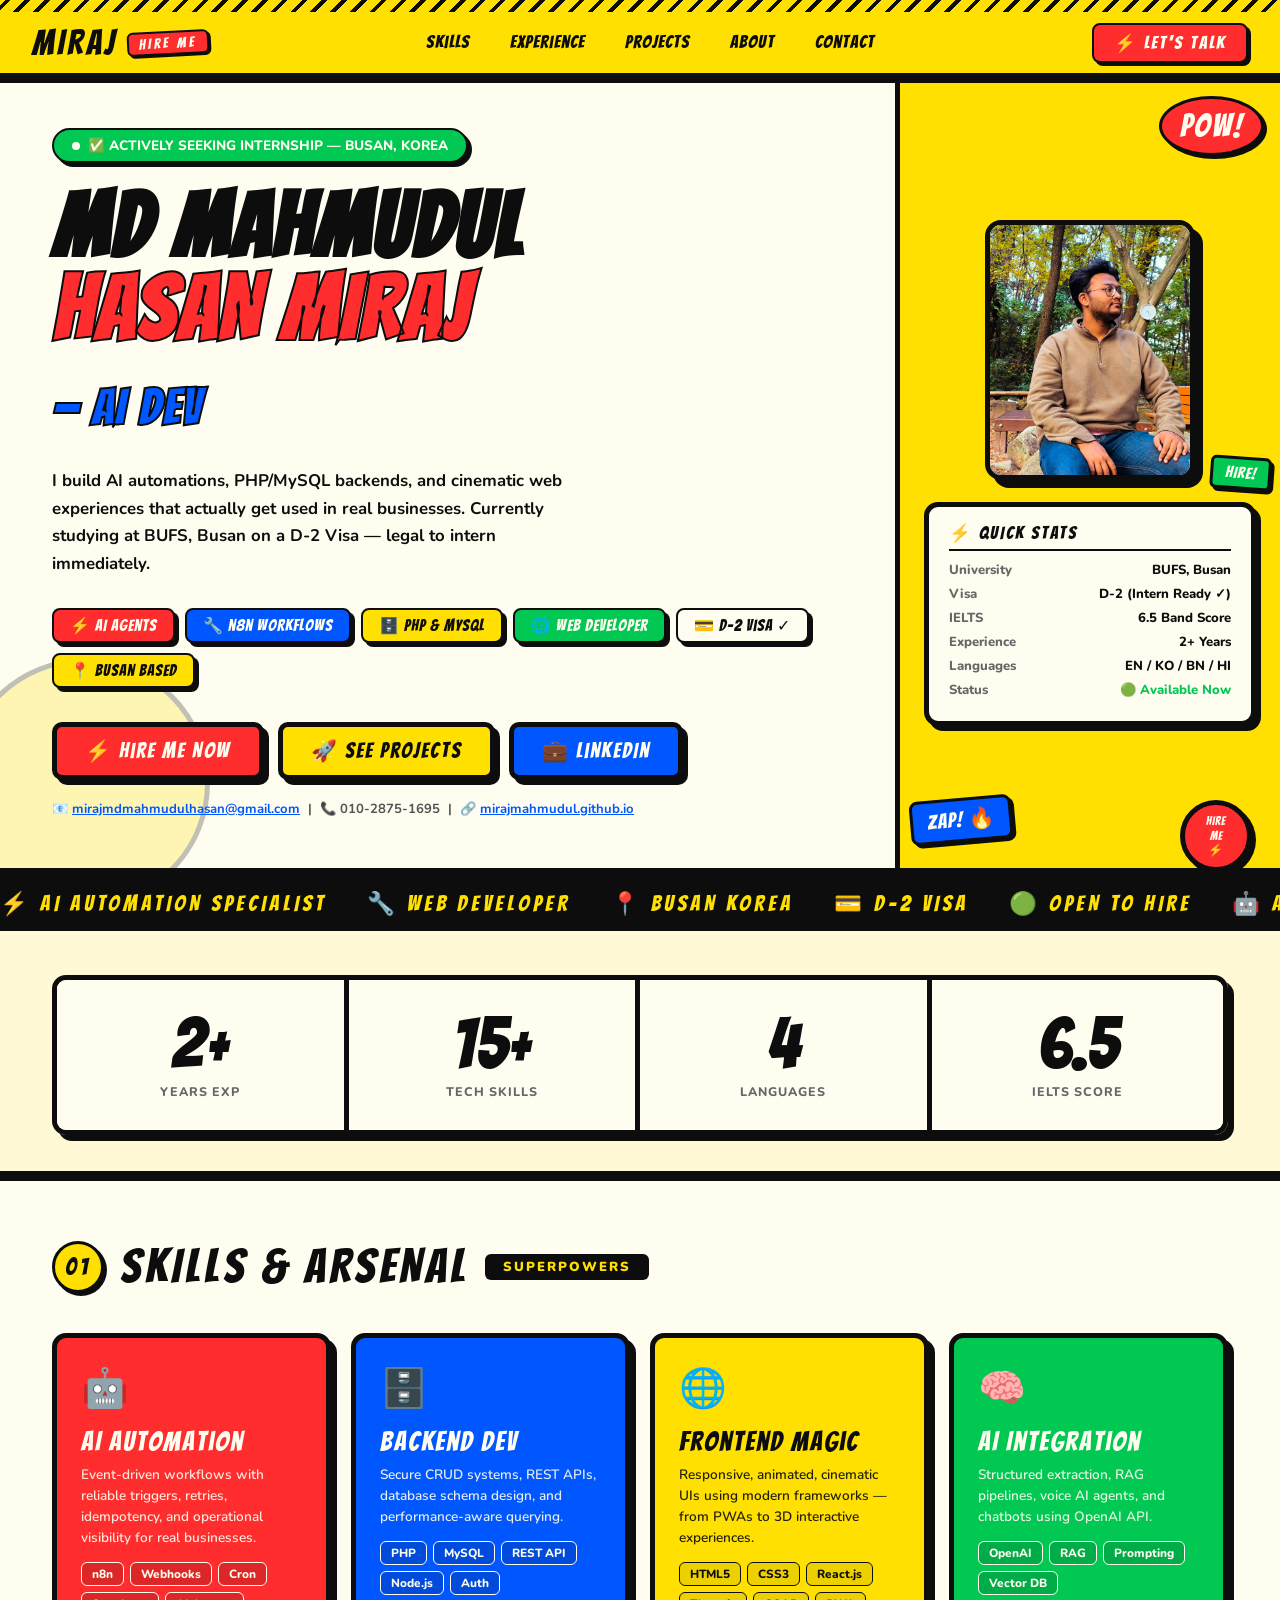
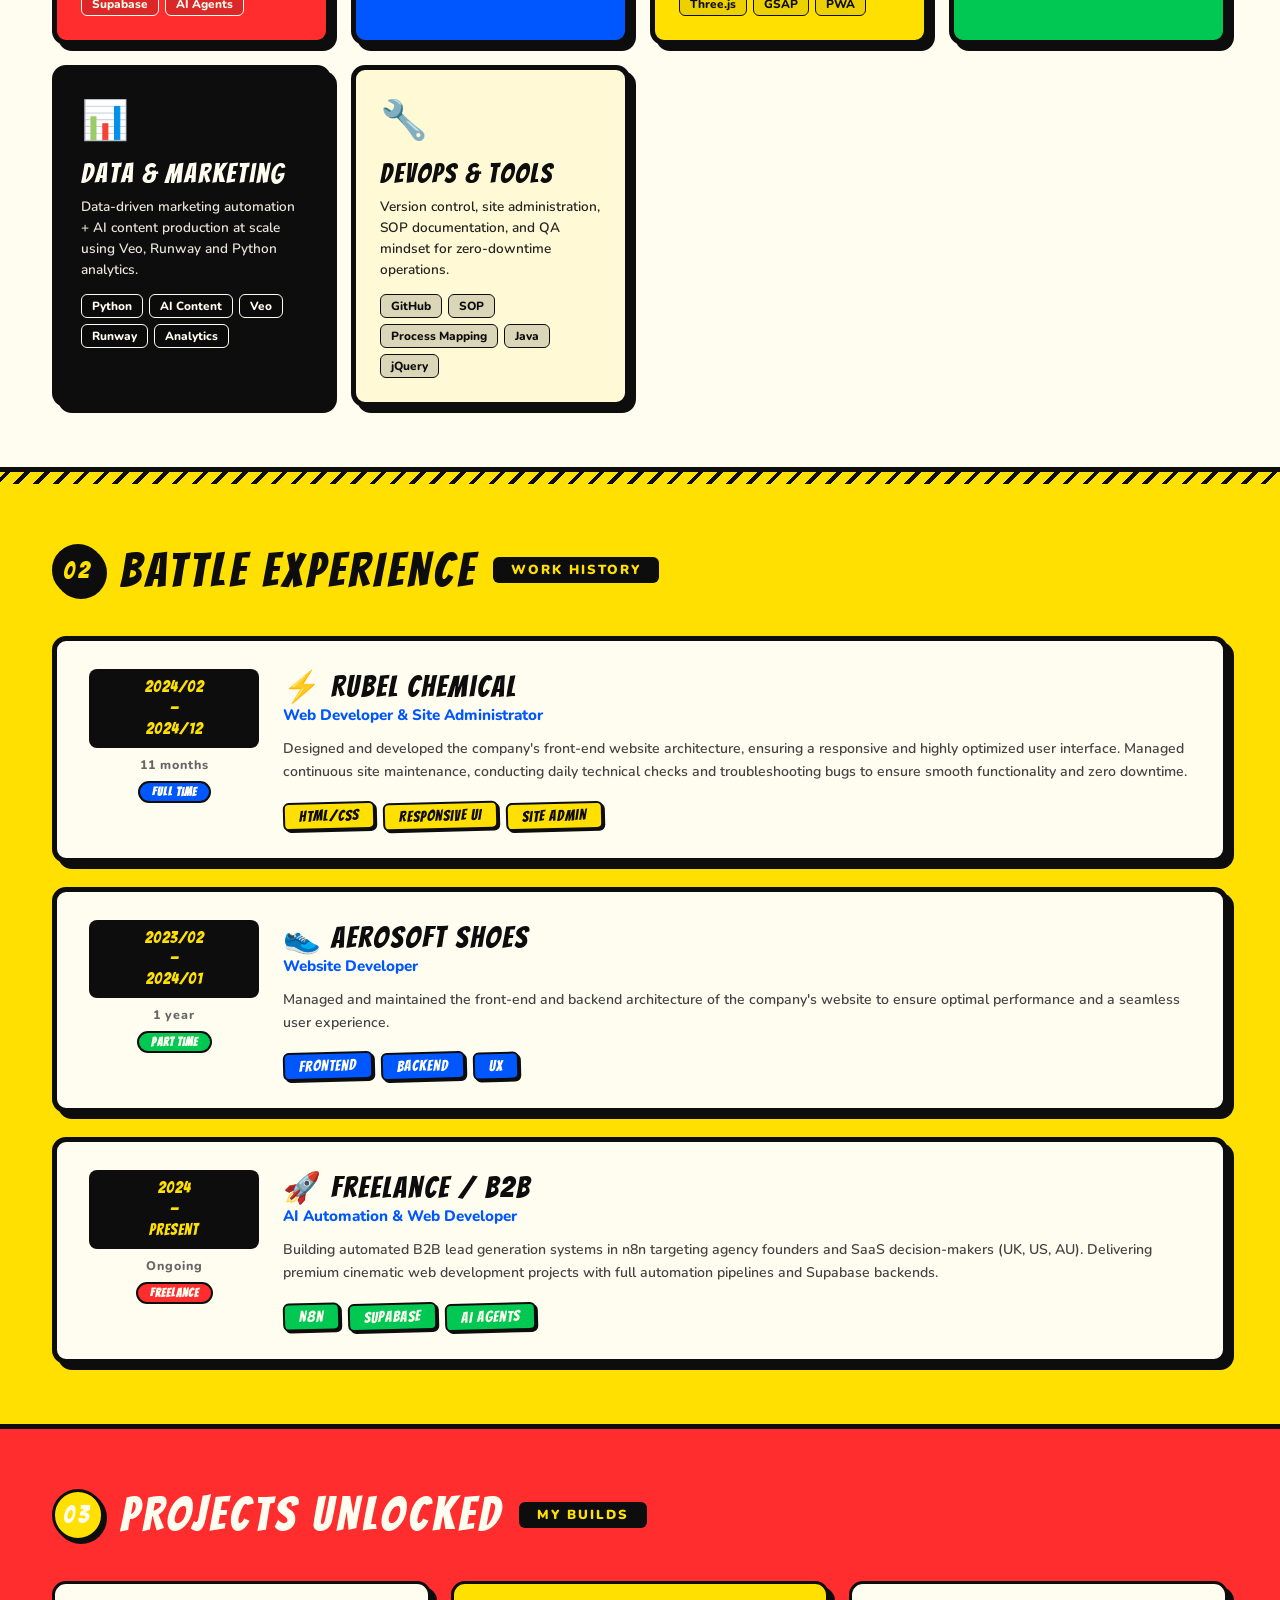
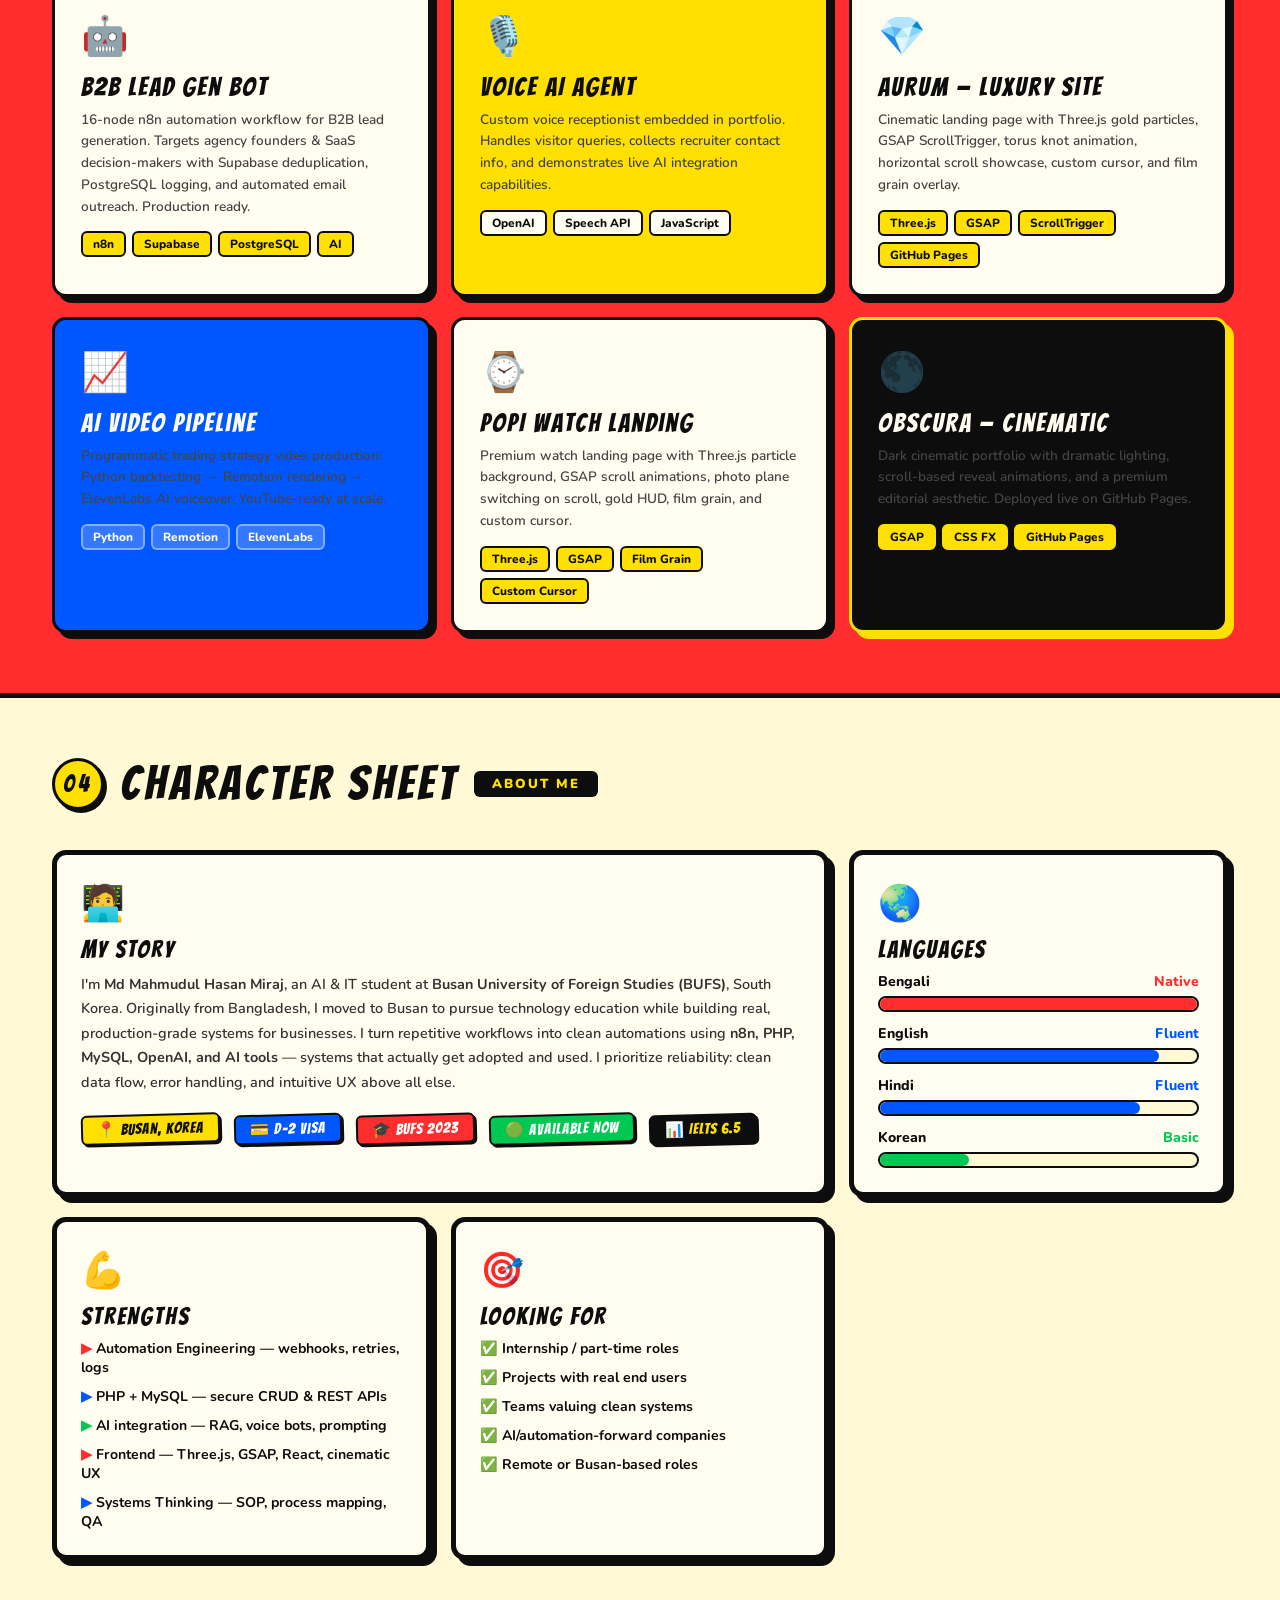
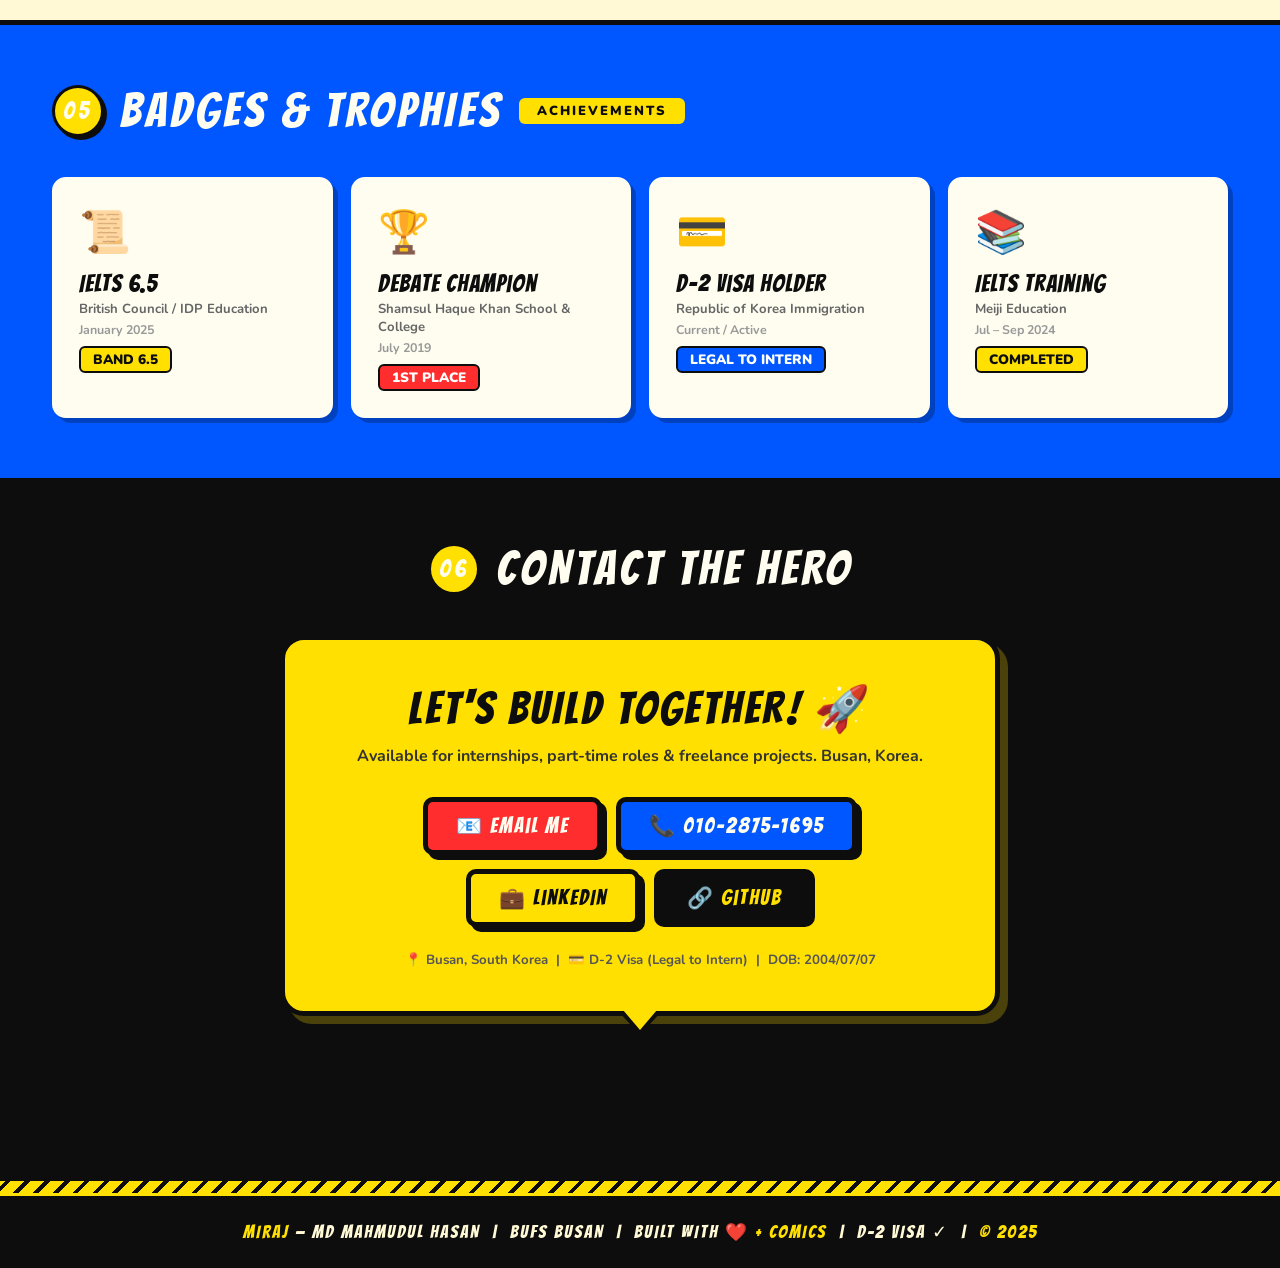
==== index.html @ b01951c0 "Add files via upload" ====
<!DOCTYPE html>
<html lang="en">
<head>
  <meta charset="UTF-8" />
  <meta name="viewport" content="width=device-width, initial-scale=1" />
  <meta property="og:title" content="MIRAJ — AI Dev & Automation Hero" />
  <meta property="og:description" content="AI Automation | PHP & MySQL | Workflow Builder | Busan, Korea" />
  <title>MIRAJ • Md Mahmudul Hasan — Portfolio</title>
  <link rel="preconnect" href="https://fonts.googleapis.com" />
  <link rel="preconnect" href="https://fonts.gstatic.com" crossorigin />
  <link href="https://fonts.googleapis.com/css2?family=Bangers&family=Nunito:wght@400;600;700;800;900&display=swap" rel="stylesheet" />

  <style>
    :root {
      --yellow: #FFE000;
      --red: #FF2D2D;
      --blue: #0057FF;
      --ink: #0D0D0D;
      --white: #FFFDF0;
      --cream: #FFF9D6;
      --green: #00C853;
      --border: 3px solid var(--ink);
      --border-thick: 5px solid var(--ink);
      --shadow: 4px 4px 0px var(--ink);
      --shadow-big: 6px 6px 0px var(--ink);
      --radius: 12px;
    }
    *, *::before, *::after { box-sizing: border-box; margin: 0; padding: 0; }
    html { scroll-behavior: smooth; }
    body { font-family: 'Nunito', sans-serif; background: var(--cream); color: var(--ink); overflow-x: hidden; }

    body::before {
      content: '';
      position: fixed; inset: 0;
      background-image: radial-gradient(circle, rgba(0,0,0,0.07) 1px, transparent 1px);
      background-size: 20px 20px;
      pointer-events: none; z-index: 0;
    }

    .stripe-bar {
      background: repeating-linear-gradient(-45deg, var(--yellow), var(--yellow) 10px, var(--ink) 10px, var(--ink) 14px);
      height: 12px; width: 100%;
    }

    /* NAV */
    nav {
      position: sticky; top: 0; z-index: 100;
      background: var(--yellow); border-bottom: var(--border-thick);
      display: flex; align-items: center; justify-content: space-between;
      padding: 0 32px; height: 66px;
      box-shadow: 0 5px 0 var(--ink);
    }
    .nav-logo {
      font-family: 'Bangers', cursive; font-size: 2.2rem; letter-spacing: 3px;
      color: var(--ink); text-decoration: none; display: flex; align-items: center; gap: 10px;
    }
    .nav-logo .badge {
      background: var(--red); color: var(--white); border: 2px solid var(--ink);
      border-radius: 6px; padding: 2px 10px; font-size: 0.9rem; transform: rotate(-3deg);
      box-shadow: 2px 2px 0 var(--ink);
    }
    .nav-links { display: flex; gap: 4px; list-style: none; }
    .nav-links a {
      font-family: 'Bangers', cursive; font-size: 1.15rem; letter-spacing: 1px;
      text-decoration: none; color: var(--ink); padding: 7px 16px;
      border: 2px solid transparent; border-radius: 8px; transition: all 0.15s;
    }
    .nav-links a:hover { background: var(--ink); color: var(--yellow); transform: translateY(-2px); }
    .nav-hire {
      font-family: 'Bangers', cursive; font-size: 1.1rem; letter-spacing: 2px;
      background: var(--red); color: var(--white); border: 2px solid var(--ink);
      box-shadow: 3px 3px 0 var(--ink); padding: 8px 20px; border-radius: 8px;
      text-decoration: none; transition: all 0.15s; cursor: pointer;
    }
    .nav-hire:hover { transform: translate(-2px,-2px); box-shadow: 5px 5px 0 var(--ink); }

    /* HERO */
    .hero {
      position: relative; z-index: 1;
      display: grid; grid-template-columns: 1fr 380px; min-height: 88vh;
      border-bottom: var(--border-thick);
    }
    .hero-left {
      background: var(--white); border-right: var(--border-thick);
      padding: 50px 52px; display: flex; flex-direction: column;
      justify-content: center; position: relative; overflow: hidden;
    }
    .hero-left::after {
      content: ''; position: absolute; bottom: -40px; left: -40px;
      width: 250px; height: 250px; background: var(--yellow);
      border-radius: 50%; border: var(--border-thick); opacity: 0.25; z-index: 0;
    }
    .hero-left > * { position: relative; z-index: 1; }

    .status-pill {
      display: inline-flex; align-items: center; gap: 8px;
      background: var(--green); color: var(--white);
      border: 2px solid var(--ink); border-radius: 30px;
      padding: 6px 18px; font-size: 0.85rem; font-weight: 800;
      box-shadow: var(--shadow); margin-bottom: 22px; width: fit-content;
      animation: pulse-pill 2s ease-in-out infinite;
    }
    @keyframes pulse-pill { 0%,100%{transform:scale(1)} 50%{transform:scale(1.04)} }
    .status-pill .dot {
      width: 8px; height: 8px; background: var(--white);
      border-radius: 50%; animation: blink 1s step-end infinite;
    }
    @keyframes blink { 0%,100%{opacity:1} 50%{opacity:0} }

    .hero-title {
      font-family: 'Bangers', cursive;
      font-size: clamp(3.5rem, 7vw, 6.5rem);
      line-height: 0.93; letter-spacing: 2px; color: var(--ink); margin-bottom: 10px;
    }
    .hero-title .red-stroke { color: var(--red); -webkit-text-stroke: 2px var(--ink); display: block; }
    .hero-title .blue-stroke { color: var(--blue); -webkit-text-stroke: 2px var(--ink); }

    .hero-sub {
      font-size: 1.05rem; font-weight: 700; margin: 22px 0 30px;
      line-height: 1.65; max-width: 530px;
    }

    .chips { display: flex; flex-wrap: wrap; gap: 10px; margin-bottom: 34px; }
    .chip {
      font-family: 'Bangers', cursive; font-size: 1rem; letter-spacing: 1px;
      padding: 6px 16px; border: 2px solid var(--ink); border-radius: 8px;
      box-shadow: var(--shadow); transition: transform 0.15s, box-shadow 0.15s;
    }
    .chip:hover { transform: translate(-2px,-2px); box-shadow: var(--shadow-big); }
    .chip-r { background: var(--red); color: var(--white); }
    .chip-b { background: var(--blue); color: var(--white); }
    .chip-y { background: var(--yellow); }
    .chip-g { background: var(--green); color: var(--white); }
    .chip-w { background: var(--white); }

    .cta-row { display: flex; gap: 14px; flex-wrap: wrap; }

    .btn {
      font-family: 'Bangers', cursive; font-size: 1.3rem; letter-spacing: 2px;
      padding: 12px 28px; border: var(--border-thick); border-radius: 10px;
      text-decoration: none; cursor: pointer; transition: all 0.15s;
      display: inline-flex; align-items: center; gap: 8px;
    }
    .btn-red { background: var(--red); color: var(--white); box-shadow: 5px 5px 0 var(--ink); }
    .btn-red:hover { transform: translate(-3px,-3px); box-shadow: 8px 8px 0 var(--ink); }
    .btn-yellow { background: var(--yellow); color: var(--ink); box-shadow: 5px 5px 0 var(--ink); }
    .btn-yellow:hover { transform: translate(-3px,-3px); box-shadow: 8px 8px 0 var(--ink); }
    .btn-blue { background: var(--blue); color: var(--white); box-shadow: 5px 5px 0 var(--ink); }
    .btn-blue:hover { transform: translate(-3px,-3px); box-shadow: 8px 8px 0 var(--ink); }
    .btn-ink { background: var(--ink); color: var(--yellow); box-shadow: 5px 5px 0 var(--yellow); }
    .btn-ink:hover { transform: translate(-3px,-3px); box-shadow: 8px 8px 0 var(--yellow); }

    .hero-contact {
      margin-top: 20px; font-size: 0.82rem; font-weight: 700; color: #555;
    }
    .hero-contact a { color: var(--blue); }

    /* HERO RIGHT */
    .hero-right {
      background: var(--yellow); display: flex; flex-direction: column;
      align-items: center; justify-content: center;
      padding: 32px 24px; gap: 22px; position: relative;
    }
    .pow {
      font-family: 'Bangers', cursive; position: absolute; z-index: 2;
      border: 3px solid var(--ink); box-shadow: 3px 3px 0 var(--ink);
    }
    .pow-1 {
      top: 18px; right: 16px; background: var(--red); color: var(--white);
      padding: 10px 18px; border-radius: 50%; font-size: 2rem; letter-spacing: 2px;
      animation: wobble 2.5s ease-in-out infinite;
    }
    .pow-2 {
      bottom: 26px; left: 10px; background: var(--blue); color: var(--white);
      padding: 7px 14px; border-radius: 8px; font-size: 1.3rem; letter-spacing: 1px;
      transform: rotate(-5deg); animation: wobble2 3s ease-in-out infinite;
    }
    .pow-3 {
      top: 50%; right: 10px; background: var(--green); color: var(--white);
      padding: 5px 12px; border-radius: 6px; font-size: 1rem; letter-spacing: 1px;
      transform: rotate(4deg) translateY(-50%); animation: wobble 3.5s ease-in-out infinite;
    }
    @keyframes wobble { 0%,100%{transform:rotate(-3deg) scale(1)} 50%{transform:rotate(3deg) scale(1.06)} }
    @keyframes wobble2 { 0%,100%{transform:rotate(-6deg) scale(1)} 50%{transform:rotate(2deg) scale(1.05)} }

    .profile-frame {
      width: 210px; height: 260px; border: var(--border-thick); border-radius: 16px;
      overflow: hidden; box-shadow: 8px 8px 0 var(--ink); background: var(--white); flex-shrink: 0;
    }
    .profile-frame img { width: 100%; height: 100%; object-fit: cover; object-position: top center; }
    .profile-fallback {
      width: 100%; height: 100%; background: var(--blue);
      display: flex; align-items: center; justify-content: center;
      font-family: 'Bangers', cursive; font-size: 5rem; color: var(--white); letter-spacing: 4px;
    }

    .stat-card {
      background: var(--white); border: var(--border-thick); border-radius: 14px;
      padding: 16px 20px; box-shadow: 5px 5px 0 var(--ink); width: 100%;
    }
    .stat-card-title {
      font-family: 'Bangers', cursive; font-size: 1.1rem; letter-spacing: 2px;
      margin-bottom: 10px; border-bottom: 2px solid var(--ink); padding-bottom: 6px;
    }
    .stat-row {
      display: flex; justify-content: space-between; align-items: center;
      font-size: 0.82rem; font-weight: 800; margin-bottom: 6px;
    }
    .stat-row .label { color: #666; }
    .stat-row .val { color: var(--ink); }

    /* TICKER */
    .ticker-wrap {
      background: var(--ink); height: 58px; overflow: hidden;
      display: flex; align-items: center; border-top: 3px solid var(--ink);
    }
    .ticker-inner {
      white-space: nowrap; display: inline-block;
      animation: ticker 20s linear infinite;
      font-family: 'Bangers', cursive; font-size: 1.4rem;
      letter-spacing: 4px; color: var(--yellow);
    }
    @keyframes ticker { from{transform:translateX(0)} to{transform:translateX(-50%)} }

    /* SECTIONS */
    .section { position: relative; z-index: 1; padding: 60px 52px; }
    .section-title {
      font-family: 'Bangers', cursive; font-size: 3rem; letter-spacing: 4px;
      margin-bottom: 40px; display: flex; align-items: center; gap: 16px;
    }
    .num-badge {
      background: var(--yellow); border: 3px solid var(--ink); border-radius: 50%;
      width: 52px; height: 52px; display: flex; align-items: center; justify-content: center;
      font-size: 1.5rem; box-shadow: 3px 3px 0 var(--ink); flex-shrink: 0;
    }
    .sec-label {
      background: var(--ink); color: var(--yellow); padding: 4px 18px; border-radius: 6px;
      font-size: 0.82rem; letter-spacing: 2px; font-family: 'Nunito', sans-serif;
      font-weight: 900; text-transform: uppercase;
    }

    /* STATS ROW */
    .stats-row {
      display: grid; grid-template-columns: repeat(4, 1fr);
      border: var(--border-thick); border-radius: 14px; overflow: hidden;
      box-shadow: var(--shadow-big); margin-bottom: 0;
    }
    .stat-box {
      background: var(--white); border-right: var(--border-thick);
      padding: 28px 16px; text-align: center; transition: background 0.15s;
    }
    .stat-box:last-child { border-right: none; }
    .stat-box:hover { background: var(--yellow); }
    .big-num { font-family: 'Bangers', cursive; font-size: 4.5rem; line-height: 1; display: block; }
    .big-lbl { font-size: 0.78rem; font-weight: 800; color: #666; text-transform: uppercase; letter-spacing: 1px; }

    /* SKILLS */
    #skills { background: var(--white); border-top: var(--border-thick); border-bottom: var(--border-thick); }
    .skills-grid { display: grid; grid-template-columns: repeat(auto-fill, minmax(260px, 1fr)); gap: 20px; }
    .skill-card {
      background: var(--cream); border: var(--border-thick); border-radius: 14px;
      padding: 24px; box-shadow: var(--shadow-big); transition: transform 0.18s, box-shadow 0.18s;
    }
    .skill-card:hover { transform: translate(-4px,-4px); box-shadow: 10px 10px 0 var(--ink); }
    .sc-red { background: var(--red); color: var(--white); }
    .sc-blue { background: var(--blue); color: var(--white); }
    .sc-yellow { background: var(--yellow); }
    .sc-green { background: var(--green); color: var(--white); }
    .sc-ink { background: var(--ink); color: var(--white); }
    .skill-icon { font-size: 2.4rem; margin-bottom: 12px; display: block; }
    .skill-title { font-family: 'Bangers', cursive; font-size: 1.7rem; letter-spacing: 2px; margin-bottom: 8px; }
    .skill-desc { font-size: 0.85rem; font-weight: 600; line-height: 1.55; opacity: 0.9; margin-bottom: 14px; }
    .skill-tags { display: flex; flex-wrap: wrap; gap: 6px; }
    .skill-tag {
      background: rgba(0,0,0,0.14); color: inherit; border: 1.5px solid currentColor;
      border-radius: 6px; padding: 3px 10px; font-size: 0.74rem; font-weight: 800;
    }
    .sc-yellow .skill-tag { background: rgba(0,0,0,0.07); }

    /* EXPERIENCE */
    #experience { background: var(--yellow); border-bottom: var(--border-thick); }
    .exp-list { display: flex; flex-direction: column; gap: 24px; }
    .exp-card {
      background: var(--white); border: var(--border-thick); border-radius: 14px;
      padding: 28px 32px; box-shadow: var(--shadow-big);
      display: grid; grid-template-columns: 170px 1fr; gap: 24px; align-items: start;
      transition: transform 0.18s, box-shadow 0.18s;
    }
    .exp-card:hover { transform: translate(-3px,-3px); box-shadow: 9px 9px 0 var(--ink); }
    .exp-date { font-family: 'Bangers', cursive; font-size: 1rem; letter-spacing: 1px; text-align: center; }
    .exp-period {
      background: var(--ink); color: var(--yellow); padding: 8px 10px;
      border-radius: 8px; display: block; margin-bottom: 8px; line-height: 1.3;
    }
    .exp-dur { font-family: 'Nunito', sans-serif; font-size: 0.78rem; font-weight: 800; color: #666; }
    .exp-type {
      display: inline-block; padding: 3px 12px; border-radius: 20px;
      font-size: 0.74rem; font-weight: 800; border: 2px solid var(--ink); margin-top: 8px;
    }
    .t-full { background: var(--blue); color: var(--white); }
    .t-part { background: var(--green); color: var(--white); }
    .t-free { background: var(--red); color: var(--white); }
    .exp-company { font-family: 'Bangers', cursive; font-size: 1.9rem; letter-spacing: 2px; }
    .exp-role { font-size: 0.95rem; font-weight: 800; color: var(--blue); margin-bottom: 12px; }
    .exp-desc { font-size: 0.88rem; font-weight: 600; line-height: 1.65; color: #444; }
    .aw { /* action word */
      display: inline-block; font-family: 'Bangers', cursive; font-size: 0.95rem; letter-spacing: 1px;
      padding: 4px 14px; border: 2px solid var(--ink); border-radius: 6px;
      box-shadow: 2px 2px 0 var(--ink); margin: 4px 4px 0 0; transform: rotate(-1.5deg);
    }

    /* PROJECTS */
    #projects { background: var(--red); border-bottom: var(--border-thick); }
    #projects .section-title { color: var(--white); }
    #projects .num-badge { background: var(--yellow); }
    .projects-grid { display: grid; grid-template-columns: repeat(auto-fill, minmax(280px, 1fr)); gap: 20px; }
    .project-card {
      background: var(--white); border: 3px solid var(--ink); border-radius: 14px;
      padding: 26px; box-shadow: 6px 6px 0 var(--ink); transition: transform 0.18s, box-shadow 0.18s;
    }
    .project-card:hover { transform: translate(-4px,-4px); box-shadow: 10px 10px 0 var(--ink); }
    .project-icon { font-size: 2.4rem; margin-bottom: 10px; }
    .project-title { font-family: 'Bangers', cursive; font-size: 1.6rem; letter-spacing: 2px; margin-bottom: 8px; }
    .project-desc { font-size: 0.85rem; font-weight: 600; line-height: 1.6; color: #444; margin-bottom: 14px; }
    .project-tags { display: flex; flex-wrap: wrap; gap: 6px; }
    .project-tag {
      background: var(--yellow); border: 2px solid var(--ink);
      border-radius: 6px; padding: 3px 10px; font-size: 0.74rem; font-weight: 800;
    }

    /* ABOUT */
    #about { background: var(--cream); border-bottom: var(--border-thick); }
    .about-grid { display: grid; grid-template-columns: 1fr 1fr 1fr; gap: 20px; }
    .about-card {
      background: var(--white); border: var(--border-thick); border-radius: 14px;
      padding: 24px; box-shadow: var(--shadow-big); transition: transform 0.18s, box-shadow 0.18s;
    }
    .about-card:hover { transform: translate(-3px,-3px); box-shadow: 9px 9px 0 var(--ink); }
    .span2 { grid-column: span 2; }
    .about-icon { font-size: 2.2rem; margin-bottom: 10px; }
    .about-title { font-family: 'Bangers', cursive; font-size: 1.5rem; letter-spacing: 2px; margin-bottom: 10px; }
    .about-body { font-size: 0.9rem; font-weight: 600; line-height: 1.7; color: #333; }
    .lang-list { display: flex; flex-direction: column; gap: 12px; }
    .lang-name { display: flex; justify-content: space-between; font-size: 0.88rem; font-weight: 800; margin-bottom: 5px; }
    .lang-bar { height: 16px; background: var(--cream); border: 2px solid var(--ink); border-radius: 20px; overflow: hidden; }
    .lang-fill { height: 100%; border-radius: 20px; transition: width 1.4s ease; }
    .lf-n { background: var(--red); }
    .lf-f { background: var(--blue); }
    .lf-b { background: var(--green); }
    .str-list { list-style: none; display: flex; flex-direction: column; gap: 10px; }
    .str-list li { font-size: 0.88rem; font-weight: 700; }
    .str-list li span { font-weight: 900; }

    /* CERTS */
    #certs { background: var(--blue); border-bottom: var(--border-thick); }
    #certs .section-title { color: var(--white); }
    #certs .num-badge { background: var(--yellow); }
    .cert-grid { display: grid; grid-template-columns: repeat(auto-fill, minmax(240px, 1fr)); gap: 18px; }
    .cert-card {
      background: var(--white); border: 3px solid var(--white); border-radius: 14px;
      padding: 24px; box-shadow: 5px 5px 0 rgba(0,0,0,0.25); transition: transform 0.18s, box-shadow 0.18s;
    }
    .cert-card:hover { transform: translate(-3px,-3px); box-shadow: 8px 8px 0 rgba(0,0,0,0.25); }
    .cert-icon { font-size: 2.6rem; margin-bottom: 10px; }
    .cert-title { font-family: 'Bangers', cursive; font-size: 1.5rem; letter-spacing: 1px; margin-bottom: 4px; }
    .cert-org { font-size: 0.82rem; font-weight: 700; color: #666; margin-bottom: 3px; }
    .cert-date { font-size: 0.78rem; font-weight: 700; color: #999; }
    .cert-badge {
      display: inline-block; background: var(--yellow); border: 2px solid var(--ink);
      border-radius: 6px; padding: 2px 12px; font-size: 0.85rem; font-weight: 900; margin-top: 8px;
    }

    /* CONTACT */
    #contact { background: var(--ink); border-bottom: var(--border-thick); color: var(--white); }
    #contact .section-title { color: var(--white); justify-content: center; }
    #contact .num-badge { background: var(--yellow); }
    .contact-bubble {
      background: var(--yellow); color: var(--ink); border: var(--border-thick);
      border-radius: 24px; padding: 42px 52px; box-shadow: 8px 8px 0 rgba(255,224,0,0.25);
      max-width: 720px; margin: 0 auto 50px; position: relative; text-align: center;
    }
    .contact-h { font-family: 'Bangers', cursive; font-size: 2.8rem; letter-spacing: 3px; margin-bottom: 10px; }
    .contact-sub { font-size: 1rem; font-weight: 700; color: #333; margin-bottom: 30px; }
    .contact-links { display: flex; flex-wrap: wrap; justify-content: center; gap: 14px; }
    .contact-meta { margin-top: 24px; font-size: 0.83rem; font-weight: 700; color: #555; }
    .bubble-tail {
      position: absolute; bottom: -24px; left: 50%; transform: translateX(-50%);
      width: 0; height: 0; border-left: 22px solid transparent; border-right: 22px solid transparent; border-top: 24px solid var(--ink);
    }
    .bubble-tail-inner {
      position: absolute; bottom: -19px; left: 50%; transform: translateX(-50%);
      width: 0; height: 0; border-left: 17px solid transparent; border-right: 17px solid transparent; border-top: 20px solid var(--yellow);
    }

    /* FOOTER */
    footer {
      background: var(--ink); color: var(--cream); text-align: center;
      padding: 26px; font-family: 'Bangers', cursive; font-size: 1.1rem;
      letter-spacing: 2px; border-top: 3px solid var(--yellow);
    }
    footer span { color: var(--yellow); }

    /* FLOAT BTN */
    .float-btn {
      position: fixed; bottom: 28px; right: 28px; z-index: 999;
      background: var(--red); color: var(--white); border: var(--border-thick);
      border-radius: 50%; width: 72px; height: 72px;
      display: flex; align-items: center; justify-content: center;
      font-family: 'Bangers', cursive; font-size: 0.75rem; letter-spacing: 1px;
      text-align: center; line-height: 1.2; box-shadow: 4px 4px 0 var(--ink);
      text-decoration: none; animation: floatanim 3s ease-in-out infinite; cursor: pointer;
    }
    @keyframes floatanim { 0%,100%{transform:translateY(0)} 50%{transform:translateY(-8px)} }

    /* ANIMATIONS */
    .reveal { opacity: 0; transform: translateY(28px); transition: opacity 0.5s ease, transform 0.5s ease; }
    .reveal.visible { opacity: 1; transform: translateY(0); }

    /* MOBILE */
    @media (max-width: 900px) {
      .hero { grid-template-columns: 1fr; min-height: auto; }
      .hero-left { padding: 36px 24px; border-right: none; border-bottom: var(--border-thick); }
      .hero-right { display: none; }
      .section { padding: 36px 24px; }
      .section-title { font-size: 2.2rem; }
      .about-grid { grid-template-columns: 1fr; }
      .span2 { grid-column: span 1; }
      .exp-card { grid-template-columns: 1fr; }
      .stats-row { grid-template-columns: 1fr 1fr; }
      .stat-box:nth-child(2) { border-right: none; }
      .stat-box:nth-child(3) { border-right: var(--border-thick); border-top: var(--border-thick); }
      .stat-box:last-child { border-top: var(--border-thick); }
      .nav-links { display: none; }
      .hero-title { font-size: 3.2rem; }
    }
  </style>
</head>
<body>

<div class="stripe-bar"></div>

<!-- NAV -->
<nav>
  <a class="nav-logo" href="#hero">MIRAJ <span class="badge">HIRE ME</span></a>
  <ul class="nav-links">
    <li><a href="#skills">Skills</a></li>
    <li><a href="#experience">Experience</a></li>
    <li><a href="#projects">Projects</a></li>
    <li><a href="#about">About</a></li>
    <li><a href="#contact">Contact</a></li>
  </ul>
  <a class="nav-hire" href="#contact">⚡ Let's Talk</a>
</nav>

<!-- HERO -->
<section class="hero" id="hero">
  <div class="hero-left">
    <div class="status-pill">
      <span class="dot"></span>
      ✅ ACTIVELY SEEKING INTERNSHIP — BUSAN, KOREA
    </div>

    <h1 class="hero-title">
      MD MAHMUDUL<br/>
      <span class="red-stroke">HASAN MIRAJ</span>
      <span class="blue-stroke" style="font-size:55%;">— AI DEV</span>
    </h1>

    <p class="hero-sub">
      I build <strong>AI automations</strong>, <strong>PHP/MySQL backends</strong>, and
      <strong>cinematic web experiences</strong> that actually get used in real businesses.
      Currently studying at <strong>BUFS, Busan</strong> on a D-2 Visa — legal to intern immediately.
    </p>

    <div class="chips">
      <span class="chip chip-r">⚡ AI Agents</span>
      <span class="chip chip-b">🔧 n8n Workflows</span>
      <span class="chip chip-y">🗄️ PHP & MySQL</span>
      <span class="chip chip-g">🌐 Web Developer</span>
      <span class="chip chip-w">💳 D-2 Visa ✓</span>
      <span class="chip chip-y">📍 Busan Based</span>
    </div>

    <div class="cta-row">
      <a class="btn btn-red" href="#contact">⚡ Hire Me Now</a>
      <a class="btn btn-yellow" href="#projects">🚀 See Projects</a>
      <a class="btn btn-blue" href="https://www.linkedin.com/in/md-mahmudul-asan-miraj-748055394" target="_blank">💼 LinkedIn</a>
    </div>

    <p class="hero-contact" style="margin-top:20px;">
      📧 <a href="mailto:mirajmdmahmudulhasan@gmail.com">mirajmdmahmudulhasan@gmail.com</a>
      &nbsp;|&nbsp; 📞 010-2875-1695 &nbsp;|&nbsp;
      🔗 <a href="https://mirajmahmudul.github.io" target="_blank">mirajmahmudul.github.io</a>
    </p>
  </div>

  <aside class="hero-right">
    <div class="pow pow-1">POW!</div>
    <div class="pow pow-2">ZAP! 🔥</div>
    <div class="pow pow-3">HIRE!</div>

    <div class="profile-frame">
      <img src="profile-hero.png" alt="Miraj"
           onerror="this.style.display='none';this.nextElementSibling.style.display='flex'" />
      <div class="profile-fallback" style="display:none;">MM</div>
    </div>

    <div class="stat-card">
      <div class="stat-card-title">⚡ QUICK STATS</div>
      <div class="stat-row"><span class="label">University</span><span class="val">BUFS, Busan</span></div>
      <div class="stat-row"><span class="label">Visa</span><span class="val">D-2 (Intern Ready ✓)</span></div>
      <div class="stat-row"><span class="label">IELTS</span><span class="val">6.5 Band Score</span></div>
      <div class="stat-row"><span class="label">Experience</span><span class="val">2+ Years</span></div>
      <div class="stat-row"><span class="label">Languages</span><span class="val">EN / KO / BN / HI</span></div>
      <div class="stat-row"><span class="label">Status</span><span class="val" style="color:var(--green);">🟢 Available Now</span></div>
    </div>
  </aside>
</section>

<!-- TICKER -->
<div class="ticker-wrap">
  <div class="ticker-inner">
    ⚡ AI AUTOMATION SPECIALIST &nbsp;&nbsp;&nbsp; 🔧 WEB DEVELOPER &nbsp;&nbsp;&nbsp; 📍 BUSAN KOREA &nbsp;&nbsp;&nbsp; 💳 D-2 VISA &nbsp;&nbsp;&nbsp; 🟢 OPEN TO HIRE &nbsp;&nbsp;&nbsp; 🤖 AI AGENTS &nbsp;&nbsp;&nbsp; 🗄️ PHP & MYSQL &nbsp;&nbsp;&nbsp; 🎯 n8n EXPERT &nbsp;&nbsp;&nbsp; 📊 IELTS 6.5 &nbsp;&nbsp;&nbsp; 🏆 BUFS STUDENT &nbsp;&nbsp;&nbsp;
    ⚡ AI AUTOMATION SPECIALIST &nbsp;&nbsp;&nbsp; 🔧 WEB DEVELOPER &nbsp;&nbsp;&nbsp; 📍 BUSAN KOREA &nbsp;&nbsp;&nbsp; 💳 D-2 VISA &nbsp;&nbsp;&nbsp; 🟢 OPEN TO HIRE &nbsp;&nbsp;&nbsp; 🤖 AI AGENTS &nbsp;&nbsp;&nbsp; 🗄️ PHP & MYSQL &nbsp;&nbsp;&nbsp; 🎯 n8n EXPERT &nbsp;&nbsp;&nbsp; 📊 IELTS 6.5 &nbsp;&nbsp;&nbsp; 🏆 BUFS STUDENT &nbsp;&nbsp;&nbsp;
  </div>
</div>

<!-- STATS ROW -->
<div class="section" style="background:var(--cream); border-bottom:var(--border-thick); padding:44px 52px 36px;">
  <div class="stats-row reveal">
    <div class="stat-box">
      <span class="big-num">2+</span>
      <span class="big-lbl">Years Exp</span>
    </div>
    <div class="stat-box">
      <span class="big-num">15+</span>
      <span class="big-lbl">Tech Skills</span>
    </div>
    <div class="stat-box">
      <span class="big-num">4</span>
      <span class="big-lbl">Languages</span>
    </div>
    <div class="stat-box">
      <span class="big-num">6.5</span>
      <span class="big-lbl">IELTS Score</span>
    </div>
  </div>
</div>

<!-- SKILLS -->
<section class="section" id="skills">
  <div class="section-title reveal">
    <div class="num-badge">01</div>
    SKILLS & ARSENAL
    <span class="sec-label">Superpowers</span>
  </div>
  <div class="skills-grid">
    <div class="skill-card sc-red reveal">
      <span class="skill-icon">🤖</span>
      <div class="skill-title">AI Automation</div>
      <div class="skill-desc">Event-driven workflows with reliable triggers, retries, idempotency, and operational visibility for real businesses.</div>
      <div class="skill-tags">
        <span class="skill-tag">n8n</span><span class="skill-tag">Webhooks</span>
        <span class="skill-tag">Cron</span><span class="skill-tag">Supabase</span><span class="skill-tag">AI Agents</span>
      </div>
    </div>
    <div class="skill-card sc-blue reveal">
      <span class="skill-icon">🗄️</span>
      <div class="skill-title">Backend Dev</div>
      <div class="skill-desc">Secure CRUD systems, REST APIs, database schema design, and performance-aware querying.</div>
      <div class="skill-tags">
        <span class="skill-tag">PHP</span><span class="skill-tag">MySQL</span>
        <span class="skill-tag">REST API</span><span class="skill-tag">Node.js</span><span class="skill-tag">Auth</span>
      </div>
    </div>
    <div class="skill-card sc-yellow reveal">
      <span class="skill-icon">🌐</span>
      <div class="skill-title">Frontend Magic</div>
      <div class="skill-desc">Responsive, animated, cinematic UIs using modern frameworks — from PWAs to 3D interactive experiences.</div>
      <div class="skill-tags">
        <span class="skill-tag">HTML5</span><span class="skill-tag">CSS3</span><span class="skill-tag">React.js</span>
        <span class="skill-tag">Three.js</span><span class="skill-tag">GSAP</span><span class="skill-tag">PWA</span>
      </div>
    </div>
    <div class="skill-card sc-green reveal">
      <span class="skill-icon">🧠</span>
      <div class="skill-title">AI Integration</div>
      <div class="skill-desc">Structured extraction, RAG pipelines, voice AI agents, and chatbots using OpenAI API.</div>
      <div class="skill-tags">
        <span class="skill-tag">OpenAI</span><span class="skill-tag">RAG</span>
        <span class="skill-tag">Prompting</span><span class="skill-tag">Vector DB</span>
      </div>
    </div>
    <div class="skill-card sc-ink reveal">
      <span class="skill-icon">📊</span>
      <div class="skill-title">Data & Marketing</div>
      <div class="skill-desc">Data-driven marketing automation + AI content production at scale using Veo, Runway and Python analytics.</div>
      <div class="skill-tags">
        <span class="skill-tag">Python</span><span class="skill-tag">AI Content</span>
        <span class="skill-tag">Veo</span><span class="skill-tag">Runway</span><span class="skill-tag">Analytics</span>
      </div>
    </div>
    <div class="skill-card reveal">
      <span class="skill-icon">🔧</span>
      <div class="skill-title">DevOps & Tools</div>
      <div class="skill-desc">Version control, site administration, SOP documentation, and QA mindset for zero-downtime operations.</div>
      <div class="skill-tags">
        <span class="skill-tag">GitHub</span><span class="skill-tag">SOP</span>
        <span class="skill-tag">Process Mapping</span><span class="skill-tag">Java</span><span class="skill-tag">jQuery</span>
      </div>
    </div>
  </div>
</section>

<div class="stripe-bar"></div>

<!-- EXPERIENCE -->
<section class="section" id="experience">
  <div class="section-title reveal">
    <div class="num-badge" style="background:var(--ink); color:var(--yellow);">02</div>
    BATTLE EXPERIENCE
    <span class="sec-label" style="background:var(--ink); color:var(--yellow);">Work History</span>
  </div>
  <div class="exp-list">

    <div class="exp-card reveal">
      <div class="exp-date">
        <span class="exp-period">2024/02<br/>—<br/>2024/12</span>
        <div class="exp-dur">11 months</div>
        <div class="exp-type t-full">Full Time</div>
      </div>
      <div>
        <div class="exp-company">⚡ Rubel Chemical</div>
        <div class="exp-role">Web Developer & Site Administrator</div>
        <div class="exp-desc">Designed and developed the company's front-end website architecture, ensuring a responsive and highly optimized user interface. Managed continuous site maintenance, conducting daily technical checks and troubleshooting bugs to ensure smooth functionality and zero downtime.</div>
        <div style="margin-top:14px;">
          <span class="aw" style="background:var(--yellow);">HTML/CSS</span>
          <span class="aw" style="background:var(--yellow);">Responsive UI</span>
          <span class="aw" style="background:var(--yellow);">Site Admin</span>
        </div>
      </div>
    </div>

    <div class="exp-card reveal">
      <div class="exp-date">
        <span class="exp-period">2023/02<br/>—<br/>2024/01</span>
        <div class="exp-dur">1 year</div>
        <div class="exp-type t-part">Part Time</div>
      </div>
      <div>
        <div class="exp-company">👟 AeroSoft Shoes</div>
        <div class="exp-role">Website Developer</div>
        <div class="exp-desc">Managed and maintained the front-end and backend architecture of the company's website to ensure optimal performance and a seamless user experience.</div>
        <div style="margin-top:14px;">
          <span class="aw" style="background:var(--blue); color:var(--white);">Frontend</span>
          <span class="aw" style="background:var(--blue); color:var(--white);">Backend</span>
          <span class="aw" style="background:var(--blue); color:var(--white);">UX</span>
        </div>
      </div>
    </div>

    <div class="exp-card reveal">
      <div class="exp-date">
        <span class="exp-period">2024<br/>—<br/>Present</span>
        <div class="exp-dur">Ongoing</div>
        <div class="exp-type t-free">Freelance</div>
      </div>
      <div>
        <div class="exp-company">🚀 Freelance / B2B</div>
        <div class="exp-role">AI Automation & Web Developer</div>
        <div class="exp-desc">Building automated B2B lead generation systems in n8n targeting agency founders and SaaS decision-makers (UK, US, AU). Delivering premium cinematic web development projects with full automation pipelines and Supabase backends.</div>
        <div style="margin-top:14px;">
          <span class="aw" style="background:var(--green); color:var(--white);">n8n</span>
          <span class="aw" style="background:var(--green); color:var(--white);">Supabase</span>
          <span class="aw" style="background:var(--green); color:var(--white);">AI Agents</span>
        </div>
      </div>
    </div>

  </div>
</section>

<!-- PROJECTS -->
<section class="section" id="projects">
  <div class="section-title reveal">
    <div class="num-badge">03</div>
    PROJECTS UNLOCKED
    <span class="sec-label">My Builds</span>
  </div>
  <div class="projects-grid">

    <div class="project-card reveal">
      <div class="project-icon">🤖</div>
      <div class="project-title">B2B Lead Gen Bot</div>
      <div class="project-desc">16-node n8n automation workflow for B2B lead generation. Targets agency founders & SaaS decision-makers with Supabase deduplication, PostgreSQL logging, and automated email outreach. Production ready.</div>
      <div class="project-tags">
        <span class="project-tag">n8n</span><span class="project-tag">Supabase</span>
        <span class="project-tag">PostgreSQL</span><span class="project-tag">AI</span>
      </div>
    </div>

    <div class="project-card reveal" style="background:var(--yellow); border-color:var(--ink);">
      <div class="project-icon">🎙️</div>
      <div class="project-title">Voice AI Agent</div>
      <div class="project-desc">Custom voice receptionist embedded in portfolio. Handles visitor queries, collects recruiter contact info, and demonstrates live AI integration capabilities.</div>
      <div class="project-tags">
        <span class="project-tag" style="background:var(--white);">OpenAI</span>
        <span class="project-tag" style="background:var(--white);">Speech API</span>
        <span class="project-tag" style="background:var(--white);">JavaScript</span>
      </div>
    </div>

    <div class="project-card reveal">
      <div class="project-icon">💎</div>
      <div class="project-title">AURUM — Luxury Site</div>
      <div class="project-desc">Cinematic landing page with Three.js gold particles, GSAP ScrollTrigger, torus knot animation, horizontal scroll showcase, custom cursor, and film grain overlay.</div>
      <div class="project-tags">
        <span class="project-tag">Three.js</span><span class="project-tag">GSAP</span>
        <span class="project-tag">ScrollTrigger</span><span class="project-tag">GitHub Pages</span>
      </div>
    </div>

    <div class="project-card reveal" style="background:var(--blue); color:var(--white);">
      <div class="project-icon">📈</div>
      <div class="project-title">AI Video Pipeline</div>
      <div class="project-desc">Programmatic trading strategy video production: Python backtesting → Remotion rendering → ElevenLabs AI voiceover. YouTube-ready at scale.</div>
      <div class="project-tags">
        <span class="project-tag" style="background:rgba(255,255,255,0.2); color:var(--white); border-color:rgba(255,255,255,0.4);">Python</span>
        <span class="project-tag" style="background:rgba(255,255,255,0.2); color:var(--white); border-color:rgba(255,255,255,0.4);">Remotion</span>
        <span class="project-tag" style="background:rgba(255,255,255,0.2); color:var(--white); border-color:rgba(255,255,255,0.4);">ElevenLabs</span>
      </div>
    </div>

    <div class="project-card reveal">
      <div class="project-icon">⌚</div>
      <div class="project-title">POPI Watch Landing</div>
      <div class="project-desc">Premium watch landing page with Three.js particle background, GSAP scroll animations, photo plane switching on scroll, gold HUD, film grain, and custom cursor.</div>
      <div class="project-tags">
        <span class="project-tag">Three.js</span><span class="project-tag">GSAP</span>
        <span class="project-tag">Film Grain</span><span class="project-tag">Custom Cursor</span>
      </div>
    </div>

    <div class="project-card reveal" style="background:var(--ink); color:var(--white); border-color:var(--yellow); box-shadow:6px 6px 0 var(--yellow);">
      <div class="project-icon">🌑</div>
      <div class="project-title">OBSCURA — Cinematic</div>
      <div class="project-desc">Dark cinematic portfolio with dramatic lighting, scroll-based reveal animations, and a premium editorial aesthetic. Deployed live on GitHub Pages.</div>
      <div class="project-tags">
        <span class="project-tag" style="background:var(--yellow); color:var(--ink); border-color:var(--yellow);">GSAP</span>
        <span class="project-tag" style="background:var(--yellow); color:var(--ink); border-color:var(--yellow);">CSS FX</span>
        <span class="project-tag" style="background:var(--yellow); color:var(--ink); border-color:var(--yellow);">GitHub Pages</span>
      </div>
    </div>

  </div>
</section>

<!-- ABOUT -->
<section class="section" id="about">
  <div class="section-title reveal">
    <div class="num-badge">04</div>
    CHARACTER SHEET
    <span class="sec-label">About Me</span>
  </div>
  <div class="about-grid">

    <div class="about-card span2 reveal">
      <div class="about-icon">🧑‍💻</div>
      <div class="about-title">MY STORY</div>
      <p class="about-body">
        I'm <strong>Md Mahmudul Hasan Miraj</strong>, an AI & IT student at
        <strong>Busan University of Foreign Studies (BUFS)</strong>, South Korea.
        Originally from Bangladesh, I moved to Busan to pursue technology education while
        building real, production-grade systems for businesses. I turn repetitive workflows
        into clean automations using <strong>n8n, PHP, MySQL, OpenAI, and AI tools</strong> —
        systems that actually get adopted and used. I prioritize reliability: clean data flow,
        error handling, and intuitive UX above all else.
      </p>
      <div style="margin-top:16px; display:flex; gap:10px; flex-wrap:wrap;">
        <span class="aw" style="background:var(--yellow);">📍 Busan, Korea</span>
        <span class="aw" style="background:var(--blue); color:white;">💳 D-2 Visa</span>
        <span class="aw" style="background:var(--red); color:white;">🎓 BUFS 2023</span>
        <span class="aw" style="background:var(--green); color:white;">🟢 Available Now</span>
        <span class="aw" style="background:var(--ink); color:var(--yellow);">📊 IELTS 6.5</span>
      </div>
    </div>

    <div class="about-card reveal">
      <div class="about-icon">🌏</div>
      <div class="about-title">LANGUAGES</div>
      <div class="lang-list">
        <div>
          <div class="lang-name"><span>Bengali</span><span style="color:var(--red);">Native</span></div>
          <div class="lang-bar"><div class="lang-fill lf-n" style="width:100%"></div></div>
        </div>
        <div>
          <div class="lang-name"><span>English</span><span style="color:var(--blue);">Fluent</span></div>
          <div class="lang-bar"><div class="lang-fill lf-f" style="width:88%"></div></div>
        </div>
        <div>
          <div class="lang-name"><span>Hindi</span><span style="color:var(--blue);">Fluent</span></div>
          <div class="lang-bar"><div class="lang-fill lf-f" style="width:82%"></div></div>
        </div>
        <div>
          <div class="lang-name"><span>Korean</span><span style="color:var(--green);">Basic</span></div>
          <div class="lang-bar"><div class="lang-fill lf-b" style="width:28%"></div></div>
        </div>
      </div>
    </div>

    <div class="about-card reveal">
      <div class="about-icon">💪</div>
      <div class="about-title">STRENGTHS</div>
      <ul class="str-list">
        <li><span style="color:var(--red);">▶ </span>Automation Engineering — webhooks, retries, logs</li>
        <li><span style="color:var(--blue);">▶ </span>PHP + MySQL — secure CRUD & REST APIs</li>
        <li><span style="color:var(--green);">▶ </span>AI integration — RAG, voice bots, prompting</li>
        <li><span style="color:var(--red);">▶ </span>Frontend — Three.js, GSAP, React, cinematic UX</li>
        <li><span style="color:var(--blue);">▶ </span>Systems Thinking — SOP, process mapping, QA</li>
      </ul>
    </div>

    <div class="about-card reveal">
      <div class="about-icon">🎯</div>
      <div class="about-title">LOOKING FOR</div>
      <ul class="str-list">
        <li><span style="color:var(--green);">✅ </span>Internship / part-time roles</li>
        <li><span style="color:var(--green);">✅ </span>Projects with real end users</li>
        <li><span style="color:var(--green);">✅ </span>Teams valuing clean systems</li>
        <li><span style="color:var(--green);">✅ </span>AI/automation-forward companies</li>
        <li><span style="color:var(--green);">✅ </span>Remote or Busan-based roles</li>
      </ul>
    </div>

  </div>
</section>

<!-- CERTS -->
<section class="section" id="certs">
  <div class="section-title reveal">
    <div class="num-badge">05</div>
    BADGES & TROPHIES
    <span class="sec-label" style="background:var(--yellow); color:var(--ink);">Achievements</span>
  </div>
  <div class="cert-grid">
    <div class="cert-card reveal">
      <div class="cert-icon">📜</div>
      <div class="cert-title">IELTS 6.5</div>
      <div class="cert-org">British Council / IDP Education</div>
      <div class="cert-date">January 2025</div>
      <span class="cert-badge">BAND 6.5</span>
    </div>
    <div class="cert-card reveal">
      <div class="cert-icon">🏆</div>
      <div class="cert-title">Debate Champion</div>
      <div class="cert-org">Shamsul Haque Khan School & College</div>
      <div class="cert-date">July 2019</div>
      <span class="cert-badge" style="background:var(--red); color:white; border-color:var(--ink);">1ST PLACE</span>
    </div>
    <div class="cert-card reveal">
      <div class="cert-icon">💳</div>
      <div class="cert-title">D-2 Visa Holder</div>
      <div class="cert-org">Republic of Korea Immigration</div>
      <div class="cert-date">Current / Active</div>
      <span class="cert-badge" style="background:var(--blue); color:white; border-color:var(--ink);">LEGAL TO INTERN</span>
    </div>
    <div class="cert-card reveal">
      <div class="cert-icon">📚</div>
      <div class="cert-title">IELTS Training</div>
      <div class="cert-org">Meiji Education</div>
      <div class="cert-date">Jul – Sep 2024</div>
      <span class="cert-badge">COMPLETED</span>
    </div>
  </div>
</section>

<!-- CONTACT -->
<section class="section" id="contact">
  <div class="section-title reveal">
    <div class="num-badge">06</div>
    CONTACT THE HERO
  </div>

  <div class="contact-bubble reveal" style="position:relative;">
    <div class="contact-h">LET'S BUILD TOGETHER! 🚀</div>
    <div class="contact-sub">Available for internships, part-time roles & freelance projects. Busan, Korea.</div>
    <div class="contact-links">
      <a class="btn btn-red" href="mailto:mirajmdmahmudulhasan@gmail.com">📧 Email Me</a>
      <a class="btn btn-blue" href="tel:01028751695">📞 010-2875-1695</a>
      <a class="btn btn-yellow" href="https://www.linkedin.com/in/md-mahmudul-asan-miraj-748055394" target="_blank">💼 LinkedIn</a>
      <a class="btn btn-ink" href="https://mirajmahmudul.github.io" target="_blank">🔗 GitHub</a>
    </div>
    <div class="contact-meta">📍 Busan, South Korea &nbsp;|&nbsp; 💳 D-2 Visa (Legal to Intern) &nbsp;|&nbsp; DOB: 2004/07/07</div>
    <div class="bubble-tail"></div>
    <div class="bubble-tail-inner"></div>
  </div>

  <div style="height: 50px;"></div>
</section>

<div class="stripe-bar"></div>

<footer>
  <span>MIRAJ</span> — MD MAHMUDUL HASAN &nbsp;|&nbsp; BUFS BUSAN &nbsp;|&nbsp;
  BUILT WITH <span>❤️ + COMICS</span> &nbsp;|&nbsp; D-2 VISA ✓ &nbsp;|&nbsp;
  <span>© 2025</span>
</footer>

<!-- FLOATING CTA -->
<a class="float-btn" href="#contact">HIRE<br/>ME<br/>⚡</a>

<script>
  // Scroll reveal
  const observer = new IntersectionObserver((entries) => {
    entries.forEach(e => {
      if (e.isIntersecting) e.target.classList.add('visible');
    });
  }, { threshold: 0.1 });

  document.querySelectorAll('.reveal').forEach((el, i) => {
    // stagger within grids
    const parent = el.parentElement;
    const siblings = parent.querySelectorAll('.reveal');
    const idx = Array.from(siblings).indexOf(el);
    el.style.transitionDelay = `${idx * 0.08}s`;
    observer.observe(el);
  });

  // Language bar animation
  const barObserver = new IntersectionObserver((entries) => {
    entries.forEach(e => {
      if (e.isIntersecting) {
        e.target.querySelectorAll('.lang-fill').forEach(bar => {
          const w = bar.style.width;
          bar.style.width = '0';
          setTimeout(() => { bar.style.width = w; }, 300);
        });
      }
    });
  }, { threshold: 0.4 });
  document.querySelectorAll('.lang-list').forEach(el => barObserver.observe(el));

  // Nav highlight
  const sections = document.querySelectorAll('section[id]');
  const navLinks = document.querySelectorAll('.nav-links a');
  window.addEventListener('scroll', () => {
    let cur = '';
    sections.forEach(s => { if (window.scrollY >= s.offsetTop - 120) cur = s.id; });
    navLinks.forEach(a => {
      const isActive = a.getAttribute('href') === '#' + cur;
      a.style.background = isActive ? 'var(--ink)' : '';
      a.style.color = isActive ? 'var(--yellow)' : '';
    });
  });
</script>

</body>
</html>
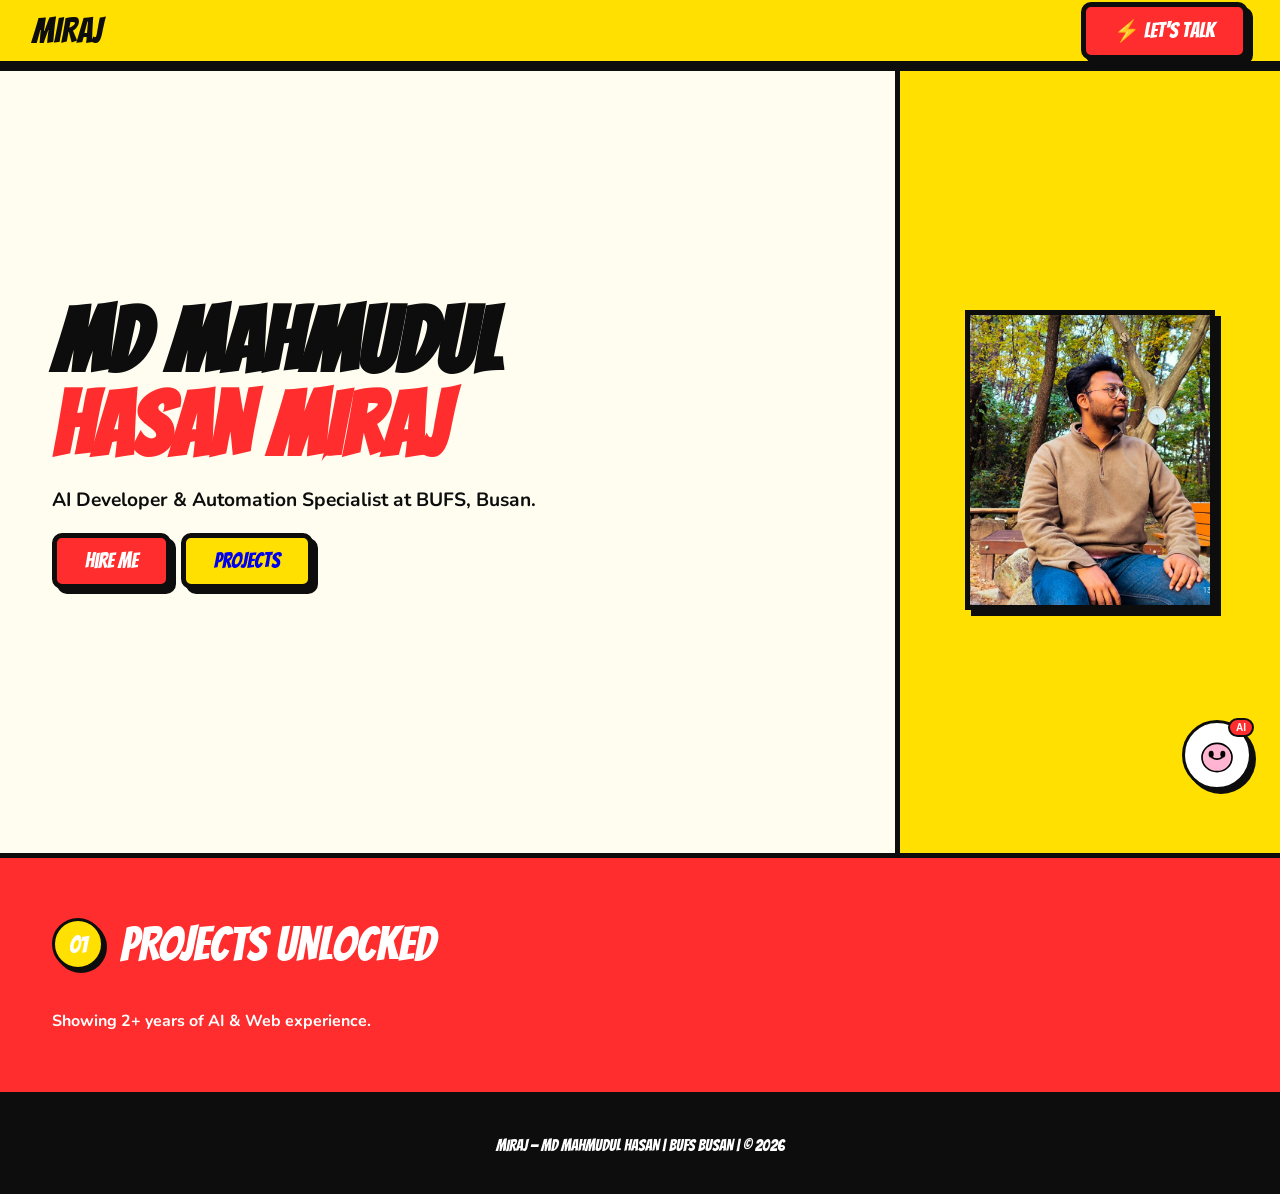
==== commit c1d97abf: "Update index.html" ====
--- a/index.html
+++ b/index.html
@@ -3,956 +3,131 @@
 <head>
   <meta charset="UTF-8" />
   <meta name="viewport" content="width=device-width, initial-scale=1" />
-  <meta property="og:title" content="MIRAJ — AI Dev & Automation Hero" />
-  <meta property="og:description" content="AI Automation | PHP & MySQL | Workflow Builder | Busan, Korea" />
   <title>MIRAJ • Md Mahmudul Hasan — Portfolio</title>
   <link rel="preconnect" href="https://fonts.googleapis.com" />
   <link rel="preconnect" href="https://fonts.gstatic.com" crossorigin />
   <link href="https://fonts.googleapis.com/css2?family=Bangers&family=Nunito:wght@400;600;700;800;900&display=swap" rel="stylesheet" />
 
   <style>
+    /* ═══════════════════════════════════════════
+       ORIGINAL COMIC THEME STYLES
+    ═══════════════════════════════════════════ */
     :root {
-      --yellow: #FFE000;
-      --red: #FF2D2D;
-      --blue: #0057FF;
-      --ink: #0D0D0D;
-      --white: #FFFDF0;
-      --cream: #FFF9D6;
-      --green: #00C853;
-      --border: 3px solid var(--ink);
+      --yellow: #FFE000; --red: #FF2D2D; --blue: #0057FF; --ink: #0D0D0D;
+      --white: #FFFDF0; --cream: #FFF9D6; --green: #00C853;
       --border-thick: 5px solid var(--ink);
-      --shadow: 4px 4px 0px var(--ink);
       --shadow-big: 6px 6px 0px var(--ink);
-      --radius: 12px;
     }
     *, *::before, *::after { box-sizing: border-box; margin: 0; padding: 0; }
     html { scroll-behavior: smooth; }
     body { font-family: 'Nunito', sans-serif; background: var(--cream); color: var(--ink); overflow-x: hidden; }
 
-    body::before {
-      content: '';
-      position: fixed; inset: 0;
-      background-image: radial-gradient(circle, rgba(0,0,0,0.07) 1px, transparent 1px);
-      background-size: 20px 20px;
-      pointer-events: none; z-index: 0;
-    }
+    /* Nav & Hero Styles */
+    nav { position: sticky; top: 0; z-index: 100; background: var(--yellow); border-bottom: var(--border-thick); display: flex; align-items: center; justify-content: space-between; padding: 0 32px; height: 66px; box-shadow: 0 5px 0 var(--ink); }
+    .nav-logo { font-family: 'Bangers', cursive; font-size: 2.2rem; color: var(--ink); text-decoration: none; }
+    .hero { display: grid; grid-template-columns: 1fr 380px; min-height: 88vh; border-bottom: var(--border-thick); }
+    .hero-left { background: var(--white); border-right: var(--border-thick); padding: 50px 52px; display: flex; flex-direction: column; justify-content: center; }
+    .hero-title { font-family: 'Bangers', cursive; font-size: clamp(3.5rem, 7vw, 6.5rem); line-height: 0.93; }
+    .hero-right { background: var(--yellow); display: flex; flex-direction: column; align-items: center; justify-content: center; padding: 32px 24px; position: relative; }
 
-    .stripe-bar {
-      background: repeating-linear-gradient(-45deg, var(--yellow), var(--yellow) 10px, var(--ink) 10px, var(--ink) 14px);
-      height: 12px; width: 100%;
-    }
+    /* Section & Common Styles */
+    .section { padding: 60px 52px; border-bottom: var(--border-thick); }
+    .section-title { font-family: 'Bangers', cursive; font-size: 3rem; margin-bottom: 40px; display: flex; align-items: center; gap: 16px; }
+    .num-badge { background: var(--yellow); border: 3px solid var(--ink); border-radius: 50%; width: 52px; height: 52px; display: flex; align-items: center; justify-content: center; font-size: 1.5rem; box-shadow: 3px 3px 0 var(--ink); }
+    .btn { font-family: 'Bangers', cursive; font-size: 1.3rem; padding: 12px 28px; border: var(--border-thick); border-radius: 10px; text-decoration: none; display: inline-flex; align-items: center; gap: 8px; box-shadow: 5px 5px 0 var(--ink); transition: 0.1s; }
+    .btn:hover { transform: translate(-3px,-3px); box-shadow: 8px 8px 0 var(--ink); }
 
-    /* NAV */
-    nav {
-      position: sticky; top: 0; z-index: 100;
-      background: var(--yellow); border-bottom: var(--border-thick);
-      display: flex; align-items: center; justify-content: space-between;
-      padding: 0 32px; height: 66px;
-      box-shadow: 0 5px 0 var(--ink);
-    }
-    .nav-logo {
-      font-family: 'Bangers', cursive; font-size: 2.2rem; letter-spacing: 3px;
-      color: var(--ink); text-decoration: none; display: flex; align-items: center; gap: 10px;
-    }
-    .nav-logo .badge {
-      background: var(--red); color: var(--white); border: 2px solid var(--ink);
-      border-radius: 6px; padding: 2px 10px; font-size: 0.9rem; transform: rotate(-3deg);
-      box-shadow: 2px 2px 0 var(--ink);
-    }
-    .nav-links { display: flex; gap: 4px; list-style: none; }
-    .nav-links a {
-      font-family: 'Bangers', cursive; font-size: 1.15rem; letter-spacing: 1px;
-      text-decoration: none; color: var(--ink); padding: 7px 16px;
-      border: 2px solid transparent; border-radius: 8px; transition: all 0.15s;
-    }
-    .nav-links a:hover { background: var(--ink); color: var(--yellow); transform: translateY(-2px); }
-    .nav-hire {
-      font-family: 'Bangers', cursive; font-size: 1.1rem; letter-spacing: 2px;
-      background: var(--red); color: var(--white); border: 2px solid var(--ink);
-      box-shadow: 3px 3px 0 var(--ink); padding: 8px 20px; border-radius: 8px;
-      text-decoration: none; transition: all 0.15s; cursor: pointer;
-    }
-    .nav-hire:hover { transform: translate(-2px,-2px); box-shadow: 5px 5px 0 var(--ink); }
-
-    /* HERO */
-    .hero {
-      position: relative; z-index: 1;
-      display: grid; grid-template-columns: 1fr 380px; min-height: 88vh;
-      border-bottom: var(--border-thick);
-    }
-    .hero-left {
-      background: var(--white); border-right: var(--border-thick);
-      padding: 50px 52px; display: flex; flex-direction: column;
-      justify-content: center; position: relative; overflow: hidden;
-    }
-    .hero-left::after {
-      content: ''; position: absolute; bottom: -40px; left: -40px;
-      width: 250px; height: 250px; background: var(--yellow);
-      border-radius: 50%; border: var(--border-thick); opacity: 0.25; z-index: 0;
-    }
-    .hero-left > * { position: relative; z-index: 1; }
-
-    .status-pill {
-      display: inline-flex; align-items: center; gap: 8px;
-      background: var(--green); color: var(--white);
-      border: 2px solid var(--ink); border-radius: 30px;
-      padding: 6px 18px; font-size: 0.85rem; font-weight: 800;
-      box-shadow: var(--shadow); margin-bottom: 22px; width: fit-content;
-      animation: pulse-pill 2s ease-in-out infinite;
-    }
-    @keyframes pulse-pill { 0%,100%{transform:scale(1)} 50%{transform:scale(1.04)} }
-    .status-pill .dot {
-      width: 8px; height: 8px; background: var(--white);
-      border-radius: 50%; animation: blink 1s step-end infinite;
-    }
-    @keyframes blink { 0%,100%{opacity:1} 50%{opacity:0} }
-
-    .hero-title {
-      font-family: 'Bangers', cursive;
-      font-size: clamp(3.5rem, 7vw, 6.5rem);
-      line-height: 0.93; letter-spacing: 2px; color: var(--ink); margin-bottom: 10px;
-    }
-    .hero-title .red-stroke { color: var(--red); -webkit-text-stroke: 2px var(--ink); display: block; }
-    .hero-title .blue-stroke { color: var(--blue); -webkit-text-stroke: 2px var(--ink); }
-
-    .hero-sub {
-      font-size: 1.05rem; font-weight: 700; margin: 22px 0 30px;
-      line-height: 1.65; max-width: 530px;
-    }
-
-    .chips { display: flex; flex-wrap: wrap; gap: 10px; margin-bottom: 34px; }
-    .chip {
-      font-family: 'Bangers', cursive; font-size: 1rem; letter-spacing: 1px;
-      padding: 6px 16px; border: 2px solid var(--ink); border-radius: 8px;
-      box-shadow: var(--shadow); transition: transform 0.15s, box-shadow 0.15s;
-    }
-    .chip:hover { transform: translate(-2px,-2px); box-shadow: var(--shadow-big); }
-    .chip-r { background: var(--red); color: var(--white); }
-    .chip-b { background: var(--blue); color: var(--white); }
-    .chip-y { background: var(--yellow); }
-    .chip-g { background: var(--green); color: var(--white); }
-    .chip-w { background: var(--white); }
-
-    .cta-row { display: flex; gap: 14px; flex-wrap: wrap; }
-
-    .btn {
-      font-family: 'Bangers', cursive; font-size: 1.3rem; letter-spacing: 2px;
-      padding: 12px 28px; border: var(--border-thick); border-radius: 10px;
-      text-decoration: none; cursor: pointer; transition: all 0.15s;
-      display: inline-flex; align-items: center; gap: 8px;
-    }
-    .btn-red { background: var(--red); color: var(--white); box-shadow: 5px 5px 0 var(--ink); }
-    .btn-red:hover { transform: translate(-3px,-3px); box-shadow: 8px 8px 0 var(--ink); }
-    .btn-yellow { background: var(--yellow); color: var(--ink); box-shadow: 5px 5px 0 var(--ink); }
-    .btn-yellow:hover { transform: translate(-3px,-3px); box-shadow: 8px 8px 0 var(--ink); }
-    .btn-blue { background: var(--blue); color: var(--white); box-shadow: 5px 5px 0 var(--ink); }
-    .btn-blue:hover { transform: translate(-3px,-3px); box-shadow: 8px 8px 0 var(--ink); }
-    .btn-ink { background: var(--ink); color: var(--yellow); box-shadow: 5px 5px 0 var(--yellow); }
-    .btn-ink:hover { transform: translate(-3px,-3px); box-shadow: 8px 8px 0 var(--yellow); }
-
-    .hero-contact {
-      margin-top: 20px; font-size: 0.82rem; font-weight: 700; color: #555;
-    }
-    .hero-contact a { color: var(--blue); }
-
-    /* HERO RIGHT */
-    .hero-right {
-      background: var(--yellow); display: flex; flex-direction: column;
-      align-items: center; justify-content: center;
-      padding: 32px 24px; gap: 22px; position: relative;
-    }
-    .pow {
-      font-family: 'Bangers', cursive; position: absolute; z-index: 2;
-      border: 3px solid var(--ink); box-shadow: 3px 3px 0 var(--ink);
-    }
-    .pow-1 {
-      top: 18px; right: 16px; background: var(--red); color: var(--white);
-      padding: 10px 18px; border-radius: 50%; font-size: 2rem; letter-spacing: 2px;
-      animation: wobble 2.5s ease-in-out infinite;
-    }
-    .pow-2 {
-      bottom: 26px; left: 10px; background: var(--blue); color: var(--white);
-      padding: 7px 14px; border-radius: 8px; font-size: 1.3rem; letter-spacing: 1px;
-      transform: rotate(-5deg); animation: wobble2 3s ease-in-out infinite;
-    }
-    .pow-3 {
-      top: 50%; right: 10px; background: var(--green); color: var(--white);
-      padding: 5px 12px; border-radius: 6px; font-size: 1rem; letter-spacing: 1px;
-      transform: rotate(4deg) translateY(-50%); animation: wobble 3.5s ease-in-out infinite;
-    }
-    @keyframes wobble { 0%,100%{transform:rotate(-3deg) scale(1)} 50%{transform:rotate(3deg) scale(1.06)} }
-    @keyframes wobble2 { 0%,100%{transform:rotate(-6deg) scale(1)} 50%{transform:rotate(2deg) scale(1.05)} }
-
-    .profile-frame {
-      width: 210px; height: 260px; border: var(--border-thick); border-radius: 16px;
-      overflow: hidden; box-shadow: 8px 8px 0 var(--ink); background: var(--white); flex-shrink: 0;
-    }
-    .profile-frame img { width: 100%; height: 100%; object-fit: cover; object-position: top center; }
-    .profile-fallback {
-      width: 100%; height: 100%; background: var(--blue);
-      display: flex; align-items: center; justify-content: center;
-      font-family: 'Bangers', cursive; font-size: 5rem; color: var(--white); letter-spacing: 4px;
-    }
-
-    .stat-card {
-      background: var(--white); border: var(--border-thick); border-radius: 14px;
-      padding: 16px 20px; box-shadow: 5px 5px 0 var(--ink); width: 100%;
-    }
-    .stat-card-title {
-      font-family: 'Bangers', cursive; font-size: 1.1rem; letter-spacing: 2px;
-      margin-bottom: 10px; border-bottom: 2px solid var(--ink); padding-bottom: 6px;
-    }
-    .stat-row {
-      display: flex; justify-content: space-between; align-items: center;
-      font-size: 0.82rem; font-weight: 800; margin-bottom: 6px;
-    }
-    .stat-row .label { color: #666; }
-    .stat-row .val { color: var(--ink); }
-
-    /* TICKER */
-    .ticker-wrap {
-      background: var(--ink); height: 58px; overflow: hidden;
-      display: flex; align-items: center; border-top: 3px solid var(--ink);
-    }
-    .ticker-inner {
-      white-space: nowrap; display: inline-block;
-      animation: ticker 20s linear infinite;
-      font-family: 'Bangers', cursive; font-size: 1.4rem;
-      letter-spacing: 4px; color: var(--yellow);
-    }
-    @keyframes ticker { from{transform:translateX(0)} to{transform:translateX(-50%)} }
-
-    /* SECTIONS */
-    .section { position: relative; z-index: 1; padding: 60px 52px; }
-    .section-title {
-      font-family: 'Bangers', cursive; font-size: 3rem; letter-spacing: 4px;
-      margin-bottom: 40px; display: flex; align-items: center; gap: 16px;
-    }
-    .num-badge {
-      background: var(--yellow); border: 3px solid var(--ink); border-radius: 50%;
-      width: 52px; height: 52px; display: flex; align-items: center; justify-content: center;
-      font-size: 1.5rem; box-shadow: 3px 3px 0 var(--ink); flex-shrink: 0;
-    }
-    .sec-label {
-      background: var(--ink); color: var(--yellow); padding: 4px 18px; border-radius: 6px;
-      font-size: 0.82rem; letter-spacing: 2px; font-family: 'Nunito', sans-serif;
-      font-weight: 900; text-transform: uppercase;
-    }
-
-    /* STATS ROW */
-    .stats-row {
-      display: grid; grid-template-columns: repeat(4, 1fr);
-      border: var(--border-thick); border-radius: 14px; overflow: hidden;
-      box-shadow: var(--shadow-big); margin-bottom: 0;
-    }
-    .stat-box {
-      background: var(--white); border-right: var(--border-thick);
-      padding: 28px 16px; text-align: center; transition: background 0.15s;
-    }
-    .stat-box:last-child { border-right: none; }
-    .stat-box:hover { background: var(--yellow); }
-    .big-num { font-family: 'Bangers', cursive; font-size: 4.5rem; line-height: 1; display: block; }
-    .big-lbl { font-size: 0.78rem; font-weight: 800; color: #666; text-transform: uppercase; letter-spacing: 1px; }
-
-    /* SKILLS */
-    #skills { background: var(--white); border-top: var(--border-thick); border-bottom: var(--border-thick); }
-    .skills-grid { display: grid; grid-template-columns: repeat(auto-fill, minmax(260px, 1fr)); gap: 20px; }
-    .skill-card {
-      background: var(--cream); border: var(--border-thick); border-radius: 14px;
-      padding: 24px; box-shadow: var(--shadow-big); transition: transform 0.18s, box-shadow 0.18s;
-    }
-    .skill-card:hover { transform: translate(-4px,-4px); box-shadow: 10px 10px 0 var(--ink); }
-    .sc-red { background: var(--red); color: var(--white); }
-    .sc-blue { background: var(--blue); color: var(--white); }
-    .sc-yellow { background: var(--yellow); }
-    .sc-green { background: var(--green); color: var(--white); }
-    .sc-ink { background: var(--ink); color: var(--white); }
-    .skill-icon { font-size: 2.4rem; margin-bottom: 12px; display: block; }
-    .skill-title { font-family: 'Bangers', cursive; font-size: 1.7rem; letter-spacing: 2px; margin-bottom: 8px; }
-    .skill-desc { font-size: 0.85rem; font-weight: 600; line-height: 1.55; opacity: 0.9; margin-bottom: 14px; }
-    .skill-tags { display: flex; flex-wrap: wrap; gap: 6px; }
-    .skill-tag {
-      background: rgba(0,0,0,0.14); color: inherit; border: 1.5px solid currentColor;
-      border-radius: 6px; padding: 3px 10px; font-size: 0.74rem; font-weight: 800;
-    }
-    .sc-yellow .skill-tag { background: rgba(0,0,0,0.07); }
-
-    /* EXPERIENCE */
-    #experience { background: var(--yellow); border-bottom: var(--border-thick); }
-    .exp-list { display: flex; flex-direction: column; gap: 24px; }
-    .exp-card {
-      background: var(--white); border: var(--border-thick); border-radius: 14px;
-      padding: 28px 32px; box-shadow: var(--shadow-big);
-      display: grid; grid-template-columns: 170px 1fr; gap: 24px; align-items: start;
-      transition: transform 0.18s, box-shadow 0.18s;
-    }
-    .exp-card:hover { transform: translate(-3px,-3px); box-shadow: 9px 9px 0 var(--ink); }
-    .exp-date { font-family: 'Bangers', cursive; font-size: 1rem; letter-spacing: 1px; text-align: center; }
-    .exp-period {
-      background: var(--ink); color: var(--yellow); padding: 8px 10px;
-      border-radius: 8px; display: block; margin-bottom: 8px; line-height: 1.3;
-    }
-    .exp-dur { font-family: 'Nunito', sans-serif; font-size: 0.78rem; font-weight: 800; color: #666; }
-    .exp-type {
-      display: inline-block; padding: 3px 12px; border-radius: 20px;
-      font-size: 0.74rem; font-weight: 800; border: 2px solid var(--ink); margin-top: 8px;
-    }
-    .t-full { background: var(--blue); color: var(--white); }
-    .t-part { background: var(--green); color: var(--white); }
-    .t-free { background: var(--red); color: var(--white); }
-    .exp-company { font-family: 'Bangers', cursive; font-size: 1.9rem; letter-spacing: 2px; }
-    .exp-role { font-size: 0.95rem; font-weight: 800; color: var(--blue); margin-bottom: 12px; }
-    .exp-desc { font-size: 0.88rem; font-weight: 600; line-height: 1.65; color: #444; }
-    .aw { /* action word */
-      display: inline-block; font-family: 'Bangers', cursive; font-size: 0.95rem; letter-spacing: 1px;
-      padding: 4px 14px; border: 2px solid var(--ink); border-radius: 6px;
-      box-shadow: 2px 2px 0 var(--ink); margin: 4px 4px 0 0; transform: rotate(-1.5deg);
-    }
-
-    /* PROJECTS */
-    #projects { background: var(--red); border-bottom: var(--border-thick); }
-    #projects .section-title { color: var(--white); }
-    #projects .num-badge { background: var(--yellow); }
-    .projects-grid { display: grid; grid-template-columns: repeat(auto-fill, minmax(280px, 1fr)); gap: 20px; }
-    .project-card {
-      background: var(--white); border: 3px solid var(--ink); border-radius: 14px;
-      padding: 26px; box-shadow: 6px 6px 0 var(--ink); transition: transform 0.18s, box-shadow 0.18s;
-    }
-    .project-card:hover { transform: translate(-4px,-4px); box-shadow: 10px 10px 0 var(--ink); }
-    .project-icon { font-size: 2.4rem; margin-bottom: 10px; }
-    .project-title { font-family: 'Bangers', cursive; font-size: 1.6rem; letter-spacing: 2px; margin-bottom: 8px; }
-    .project-desc { font-size: 0.85rem; font-weight: 600; line-height: 1.6; color: #444; margin-bottom: 14px; }
-    .project-tags { display: flex; flex-wrap: wrap; gap: 6px; }
-    .project-tag {
-      background: var(--yellow); border: 2px solid var(--ink);
-      border-radius: 6px; padding: 3px 10px; font-size: 0.74rem; font-weight: 800;
-    }
-
-    /* ABOUT */
-    #about { background: var(--cream); border-bottom: var(--border-thick); }
-    .about-grid { display: grid; grid-template-columns: 1fr 1fr 1fr; gap: 20px; }
-    .about-card {
-      background: var(--white); border: var(--border-thick); border-radius: 14px;
-      padding: 24px; box-shadow: var(--shadow-big); transition: transform 0.18s, box-shadow 0.18s;
-    }
-    .about-card:hover { transform: translate(-3px,-3px); box-shadow: 9px 9px 0 var(--ink); }
-    .span2 { grid-column: span 2; }
-    .about-icon { font-size: 2.2rem; margin-bottom: 10px; }
-    .about-title { font-family: 'Bangers', cursive; font-size: 1.5rem; letter-spacing: 2px; margin-bottom: 10px; }
-    .about-body { font-size: 0.9rem; font-weight: 600; line-height: 1.7; color: #333; }
-    .lang-list { display: flex; flex-direction: column; gap: 12px; }
-    .lang-name { display: flex; justify-content: space-between; font-size: 0.88rem; font-weight: 800; margin-bottom: 5px; }
-    .lang-bar { height: 16px; background: var(--cream); border: 2px solid var(--ink); border-radius: 20px; overflow: hidden; }
-    .lang-fill { height: 100%; border-radius: 20px; transition: width 1.4s ease; }
-    .lf-n { background: var(--red); }
-    .lf-f { background: var(--blue); }
-    .lf-b { background: var(--green); }
-    .str-list { list-style: none; display: flex; flex-direction: column; gap: 10px; }
-    .str-list li { font-size: 0.88rem; font-weight: 700; }
-    .str-list li span { font-weight: 900; }
-
-    /* CERTS */
-    #certs { background: var(--blue); border-bottom: var(--border-thick); }
-    #certs .section-title { color: var(--white); }
-    #certs .num-badge { background: var(--yellow); }
-    .cert-grid { display: grid; grid-template-columns: repeat(auto-fill, minmax(240px, 1fr)); gap: 18px; }
-    .cert-card {
-      background: var(--white); border: 3px solid var(--white); border-radius: 14px;
-      padding: 24px; box-shadow: 5px 5px 0 rgba(0,0,0,0.25); transition: transform 0.18s, box-shadow 0.18s;
-    }
-    .cert-card:hover { transform: translate(-3px,-3px); box-shadow: 8px 8px 0 rgba(0,0,0,0.25); }
-    .cert-icon { font-size: 2.6rem; margin-bottom: 10px; }
-    .cert-title { font-family: 'Bangers', cursive; font-size: 1.5rem; letter-spacing: 1px; margin-bottom: 4px; }
-    .cert-org { font-size: 0.82rem; font-weight: 700; color: #666; margin-bottom: 3px; }
-    .cert-date { font-size: 0.78rem; font-weight: 700; color: #999; }
-    .cert-badge {
-      display: inline-block; background: var(--yellow); border: 2px solid var(--ink);
-      border-radius: 6px; padding: 2px 12px; font-size: 0.85rem; font-weight: 900; margin-top: 8px;
-    }
-
-    /* CONTACT */
-    #contact { background: var(--ink); border-bottom: var(--border-thick); color: var(--white); }
-    #contact .section-title { color: var(--white); justify-content: center; }
-    #contact .num-badge { background: var(--yellow); }
-    .contact-bubble {
-      background: var(--yellow); color: var(--ink); border: var(--border-thick);
-      border-radius: 24px; padding: 42px 52px; box-shadow: 8px 8px 0 rgba(255,224,0,0.25);
-      max-width: 720px; margin: 0 auto 50px; position: relative; text-align: center;
-    }
-    .contact-h { font-family: 'Bangers', cursive; font-size: 2.8rem; letter-spacing: 3px; margin-bottom: 10px; }
-    .contact-sub { font-size: 1rem; font-weight: 700; color: #333; margin-bottom: 30px; }
-    .contact-links { display: flex; flex-wrap: wrap; justify-content: center; gap: 14px; }
-    .contact-meta { margin-top: 24px; font-size: 0.83rem; font-weight: 700; color: #555; }
-    .bubble-tail {
-      position: absolute; bottom: -24px; left: 50%; transform: translateX(-50%);
-      width: 0; height: 0; border-left: 22px solid transparent; border-right: 22px solid transparent; border-top: 24px solid var(--ink);
-    }
-    .bubble-tail-inner {
-      position: absolute; bottom: -19px; left: 50%; transform: translateX(-50%);
-      width: 0; height: 0; border-left: 17px solid transparent; border-right: 17px solid transparent; border-top: 20px solid var(--yellow);
-    }
-
-    /* FOOTER */
-    footer {
-      background: var(--ink); color: var(--cream); text-align: center;
-      padding: 26px; font-family: 'Bangers', cursive; font-size: 1.1rem;
-      letter-spacing: 2px; border-top: 3px solid var(--yellow);
-    }
-    footer span { color: var(--yellow); }
-
-    /* FLOAT BTN */
-    .float-btn {
-      position: fixed; bottom: 28px; right: 28px; z-index: 999;
-      background: var(--red); color: var(--white); border: var(--border-thick);
-      border-radius: 50%; width: 72px; height: 72px;
-      display: flex; align-items: center; justify-content: center;
-      font-family: 'Bangers', cursive; font-size: 0.75rem; letter-spacing: 1px;
-      text-align: center; line-height: 1.2; box-shadow: 4px 4px 0 var(--ink);
-      text-decoration: none; animation: floatanim 3s ease-in-out infinite; cursor: pointer;
-    }
-    @keyframes floatanim { 0%,100%{transform:translateY(0)} 50%{transform:translateY(-8px)} }
-
-    /* ANIMATIONS */
-    .reveal { opacity: 0; transform: translateY(28px); transition: opacity 0.5s ease, transform 0.5s ease; }
+    /* ═══════════════════════════════════════════
+       CAT AI BOT STYLES (THE FIX)
+    ═══════════════════════════════════════════ */
+    .vr-robot { position: fixed; bottom: 110px; right: 28px; z-index: 1000; background: white; border: 3px solid var(--ink); border-radius: 50%; width: 70px; height: 70px; cursor: pointer; box-shadow: 4px 4px 0px var(--ink); display: flex; align-items: center; justify-content: center; }
+    .vr-badge { position: absolute; top: -5px; right: -5px; background: var(--red); color: white; font-size: 10px; padding: 2px 6px; border-radius: 10px; border: 2px solid var(--ink); font-weight: 900; }
+    .vr-pop { position: fixed; bottom: 190px; right: 28px; background: white; border: 3px solid var(--ink); padding: 15px; border-radius: 15px; z-index: 1000; box-shadow: 6px 6px 0px var(--ink); display: none; }
+    .vr-pop.is-show { display: block; }
+    .vr-panel { position: fixed; inset: 0; background: rgba(0,0,0,0.6); z-index: 2000; display: none; align-items: center; justify-content: center; }
+    .vr-panel.is-open { display: flex; }
+    .vr-panel-card { background: white; border: 4px solid var(--ink); width: 380px; max-width: 90vw; border-radius: 20px; padding: 20px; box-shadow: 10px 10px 0px var(--ink); }
+    .vr-log { height: 250px; overflow-y: auto; border: 2px solid var(--ink); margin: 10px 0; padding: 10px; background: var(--cream); display: flex; flex-direction: column; gap: 10px; }
+    .vr-bubble { background: white; border: 2px solid var(--ink); padding: 8px 12px; border-radius: 12px; font-size: 14px; max-width: 85%; }
+    .vr-bubble.me { background: var(--blue); color: white; align-self: flex-end; }
+    .vr-text-row { display: flex; gap: 8px; margin-top: 10px; }
+    .vr-text-in { flex: 1; border: 2px solid var(--ink); padding: 10px; border-radius: 10px; outline: none; }
+    
+    /* Animation classes */
+    .reveal { opacity: 0; transform: translateY(20px); transition: 0.5s; }
     .reveal.visible { opacity: 1; transform: translateY(0); }
 
-    /* MOBILE */
-    @media (max-width: 900px) {
-      .hero { grid-template-columns: 1fr; min-height: auto; }
-      .hero-left { padding: 36px 24px; border-right: none; border-bottom: var(--border-thick); }
-      .hero-right { display: none; }
-      .section { padding: 36px 24px; }
-      .section-title { font-size: 2.2rem; }
-      .about-grid { grid-template-columns: 1fr; }
-      .span2 { grid-column: span 1; }
-      .exp-card { grid-template-columns: 1fr; }
-      .stats-row { grid-template-columns: 1fr 1fr; }
-      .stat-box:nth-child(2) { border-right: none; }
-      .stat-box:nth-child(3) { border-right: var(--border-thick); border-top: var(--border-thick); }
-      .stat-box:last-child { border-top: var(--border-thick); }
-      .nav-links { display: none; }
-      .hero-title { font-size: 3.2rem; }
-    }
+    @media (max-width: 900px) { .hero { grid-template-columns: 1fr; } .hero-right { display: none; } }
   </style>
 </head>
 <body>
 
-<div class="stripe-bar"></div>
-
-<!-- NAV -->
 <nav>
-  <a class="nav-logo" href="#hero">MIRAJ <span class="badge">HIRE ME</span></a>
-  <ul class="nav-links">
-    <li><a href="#skills">Skills</a></li>
-    <li><a href="#experience">Experience</a></li>
-    <li><a href="#projects">Projects</a></li>
-    <li><a href="#about">About</a></li>
-    <li><a href="#contact">Contact</a></li>
-  </ul>
-  <a class="nav-hire" href="#contact">⚡ Let's Talk</a>
+  <a class="nav-logo" href="#hero">MIRAJ</a>
+  <a class="btn" style="background:var(--red); color:white;" href="#contact">⚡ Let's Talk</a>
 </nav>
 
-<!-- HERO -->
 <section class="hero" id="hero">
   <div class="hero-left">
-    <div class="status-pill">
-      <span class="dot"></span>
-      ✅ ACTIVELY SEEKING INTERNSHIP — BUSAN, KOREA
+    <h1 class="hero-title">MD MAHMUDUL<br/><span style="color:var(--red);">HASAN MIRAJ</span></h1>
+    <p style="font-size: 1.2rem; margin: 20px 0; font-weight: 700;">AI Developer & Automation Specialist at BUFS, Busan.</p>
+    <div style="display:flex; gap:10px; margin-bottom:30px;">
+      <a class="btn" style="background:var(--red); color:white;" href="#contact">Hire Me</a>
+      <a class="btn" style="background:var(--yellow);" href="#projects">Projects</a>
     </div>
-
-    <h1 class="hero-title">
-      MD MAHMUDUL<br/>
-      <span class="red-stroke">HASAN MIRAJ</span>
-      <span class="blue-stroke" style="font-size:55%;">— AI DEV</span>
-    </h1>
-
-    <p class="hero-sub">
-      I build <strong>AI automations</strong>, <strong>PHP/MySQL backends</strong>, and
-      <strong>cinematic web experiences</strong> that actually get used in real businesses.
-      Currently studying at <strong>BUFS, Busan</strong> on a D-2 Visa — legal to intern immediately.
-    </p>
-
-    <div class="chips">
-      <span class="chip chip-r">⚡ AI Agents</span>
-      <span class="chip chip-b">🔧 n8n Workflows</span>
-      <span class="chip chip-y">🗄️ PHP & MySQL</span>
-      <span class="chip chip-g">🌐 Web Developer</span>
-      <span class="chip chip-w">💳 D-2 Visa ✓</span>
-      <span class="chip chip-y">📍 Busan Based</span>
-    </div>
-
-    <div class="cta-row">
-      <a class="btn btn-red" href="#contact">⚡ Hire Me Now</a>
-      <a class="btn btn-yellow" href="#projects">🚀 See Projects</a>
-      <a class="btn btn-blue" href="https://www.linkedin.com/in/md-mahmudul-asan-miraj-748055394" target="_blank">💼 LinkedIn</a>
-    </div>
-
-    <p class="hero-contact" style="margin-top:20px;">
-      📧 <a href="mailto:mirajmdmahmudulhasan@gmail.com">mirajmdmahmudulhasan@gmail.com</a>
-      &nbsp;|&nbsp; 📞 010-2875-1695 &nbsp;|&nbsp;
-      🔗 <a href="https://mirajmahmudul.github.io" target="_blank">mirajmahmudul.github.io</a>
-    </p>
   </div>
-
   <aside class="hero-right">
-    <div class="pow pow-1">POW!</div>
-    <div class="pow pow-2">ZAP! 🔥</div>
-    <div class="pow pow-3">HIRE!</div>
-
-    <div class="profile-frame">
-      <img src="profile-hero.png" alt="Miraj"
-           onerror="this.style.display='none';this.nextElementSibling.style.display='flex'" />
-      <div class="profile-fallback" style="display:none;">MM</div>
-    </div>
-
-    <div class="stat-card">
-      <div class="stat-card-title">⚡ QUICK STATS</div>
-      <div class="stat-row"><span class="label">University</span><span class="val">BUFS, Busan</span></div>
-      <div class="stat-row"><span class="label">Visa</span><span class="val">D-2 (Intern Ready ✓)</span></div>
-      <div class="stat-row"><span class="label">IELTS</span><span class="val">6.5 Band Score</span></div>
-      <div class="stat-row"><span class="label">Experience</span><span class="val">2+ Years</span></div>
-      <div class="stat-row"><span class="label">Languages</span><span class="val">EN / KO / BN / HI</span></div>
-      <div class="stat-row"><span class="label">Status</span><span class="val" style="color:var(--green);">🟢 Available Now</span></div>
+    <div style="width:250px; height:300px; border:var(--border-thick); background:white; box-shadow:var(--shadow-big);">
+       <img src="profile-hero.png" alt="Miraj" style="width:100%; height:100%; object-fit:cover;" onerror="this.src='https://via.placeholder.com/250x300?text=MIRAJ'">
     </div>
   </aside>
 </section>
 
-<!-- TICKER -->
-<div class="ticker-wrap">
-  <div class="ticker-inner">
-    ⚡ AI AUTOMATION SPECIALIST &nbsp;&nbsp;&nbsp; 🔧 WEB DEVELOPER &nbsp;&nbsp;&nbsp; 📍 BUSAN KOREA &nbsp;&nbsp;&nbsp; 💳 D-2 VISA &nbsp;&nbsp;&nbsp; 🟢 OPEN TO HIRE &nbsp;&nbsp;&nbsp; 🤖 AI AGENTS &nbsp;&nbsp;&nbsp; 🗄️ PHP & MYSQL &nbsp;&nbsp;&nbsp; 🎯 n8n EXPERT &nbsp;&nbsp;&nbsp; 📊 IELTS 6.5 &nbsp;&nbsp;&nbsp; 🏆 BUFS STUDENT &nbsp;&nbsp;&nbsp;
-    ⚡ AI AUTOMATION SPECIALIST &nbsp;&nbsp;&nbsp; 🔧 WEB DEVELOPER &nbsp;&nbsp;&nbsp; 📍 BUSAN KOREA &nbsp;&nbsp;&nbsp; 💳 D-2 VISA &nbsp;&nbsp;&nbsp; 🟢 OPEN TO HIRE &nbsp;&nbsp;&nbsp; 🤖 AI AGENTS &nbsp;&nbsp;&nbsp; 🗄️ PHP & MYSQL &nbsp;&nbsp;&nbsp; 🎯 n8n EXPERT &nbsp;&nbsp;&nbsp; 📊 IELTS 6.5 &nbsp;&nbsp;&nbsp; 🏆 BUFS STUDENT &nbsp;&nbsp;&nbsp;
-  </div>
+<section class="section" id="projects" style="background:var(--red);">
+  <div class="section-title" style="color:white;"><div class="num-badge">01</div>PROJECTS UNLOCKED</div>
+  <p style="color:white; font-weight:700;">Showing 2+ years of AI & Web experience.</p>
+</section>
+
+<footer style="background:var(--ink); color:white; padding:40px; text-align:center; font-family:'Bangers';">
+  MIRAJ — MD MAHMUDUL HASAN | BUFS BUSAN | © 2026
+</footer>
+
+<button class="vr-robot" id="vrRobot">
+  <svg width="40" height="40" viewBox="0 0 48 48" fill="none">
+    <ellipse cx="24" cy="27" rx="18" ry="17" fill="#FFB4D2" stroke="black" stroke-width="2"/>
+    <ellipse cx="17" cy="23" rx="3" ry="4" fill="black"/>
+    <ellipse cx="31" cy="23" rx="3" ry="4" fill="black"/>
+    <path d="M18 27 Q24 31 30 27" stroke="black" stroke-width="2" fill="none" stroke-linecap="round"/>
+  </svg>
+  <span class="vr-badge">AI</span>
+</button>
+
+<div class="vr-pop" id="vrPop">
+  <div style="font-weight:900; margin-bottom:10px;">🐱 Enable AI Voice?</div>
+  <button class="btn" id="vrYes" style="padding:5px 10px; font-size:1rem; background:var(--green); color:white;">Yes</button>
+  <button class="btn" id="vrNo" style="padding:5px 10px; font-size:1rem; background:var(--red); color:white;">No</button>
 </div>
 
-<!-- STATS ROW -->
-<div class="section" style="background:var(--cream); border-bottom:var(--border-thick); padding:44px 52px 36px;">
-  <div class="stats-row reveal">
-    <div class="stat-box">
-      <span class="big-num">2+</span>
-      <span class="big-lbl">Years Exp</span>
+<div class="vr-panel" id="vrPanel">
+  <div class="vr-panel-card">
+    <div style="display:flex; justify-content:space-between; align-items:center; border-bottom:2px solid black; padding-bottom:10px;">
+      <span style="font-weight:900;">Miraj's Assistant 🐱</span>
+      <button id="vrClose" style="background:none; border:none; font-weight:900; cursor:pointer;">✕</button>
     </div>
-    <div class="stat-box">
-      <span class="big-num">15+</span>
-      <span class="big-lbl">Tech Skills</span>
-    </div>
-    <div class="stat-box">
-      <span class="big-num">4</span>
-      <span class="big-lbl">Languages</span>
-    </div>
-    <div class="stat-box">
-      <span class="big-num">6.5</span>
-      <span class="big-lbl">IELTS Score</span>
+    <div class="vr-log" id="vrLog"></div>
+    <div class="vr-text-row">
+      <input class="vr-text-in" id="vrTextInput" type="text" placeholder="Ask about BUFS, Visa, or Skills..."/>
+      <button class="btn" id="vrSendText" style="padding:8px; background:var(--blue); color:white; box-shadow:2px 2px 0 black;">➤</button>
     </div>
   </div>
 </div>
 
-<!-- SKILLS -->
-<section class="section" id="skills">
-  <div class="section-title reveal">
-    <div class="num-badge">01</div>
-    SKILLS & ARSENAL
-    <span class="sec-label">Superpowers</span>
-  </div>
-  <div class="skills-grid">
-    <div class="skill-card sc-red reveal">
-      <span class="skill-icon">🤖</span>
-      <div class="skill-title">AI Automation</div>
-      <div class="skill-desc">Event-driven workflows with reliable triggers, retries, idempotency, and operational visibility for real businesses.</div>
-      <div class="skill-tags">
-        <span class="skill-tag">n8n</span><span class="skill-tag">Webhooks</span>
-        <span class="skill-tag">Cron</span><span class="skill-tag">Supabase</span><span class="skill-tag">AI Agents</span>
-      </div>
-    </div>
-    <div class="skill-card sc-blue reveal">
-      <span class="skill-icon">🗄️</span>
-      <div class="skill-title">Backend Dev</div>
-      <div class="skill-desc">Secure CRUD systems, REST APIs, database schema design, and performance-aware querying.</div>
-      <div class="skill-tags">
-        <span class="skill-tag">PHP</span><span class="skill-tag">MySQL</span>
-        <span class="skill-tag">REST API</span><span class="skill-tag">Node.js</span><span class="skill-tag">Auth</span>
-      </div>
-    </div>
-    <div class="skill-card sc-yellow reveal">
-      <span class="skill-icon">🌐</span>
-      <div class="skill-title">Frontend Magic</div>
-      <div class="skill-desc">Responsive, animated, cinematic UIs using modern frameworks — from PWAs to 3D interactive experiences.</div>
-      <div class="skill-tags">
-        <span class="skill-tag">HTML5</span><span class="skill-tag">CSS3</span><span class="skill-tag">React.js</span>
-        <span class="skill-tag">Three.js</span><span class="skill-tag">GSAP</span><span class="skill-tag">PWA</span>
-      </div>
-    </div>
-    <div class="skill-card sc-green reveal">
-      <span class="skill-icon">🧠</span>
-      <div class="skill-title">AI Integration</div>
-      <div class="skill-desc">Structured extraction, RAG pipelines, voice AI agents, and chatbots using OpenAI API.</div>
-      <div class="skill-tags">
-        <span class="skill-tag">OpenAI</span><span class="skill-tag">RAG</span>
-        <span class="skill-tag">Prompting</span><span class="skill-tag">Vector DB</span>
-      </div>
-    </div>
-    <div class="skill-card sc-ink reveal">
-      <span class="skill-icon">📊</span>
-      <div class="skill-title">Data & Marketing</div>
-      <div class="skill-desc">Data-driven marketing automation + AI content production at scale using Veo, Runway and Python analytics.</div>
-      <div class="skill-tags">
-        <span class="skill-tag">Python</span><span class="skill-tag">AI Content</span>
-        <span class="skill-tag">Veo</span><span class="skill-tag">Runway</span><span class="skill-tag">Analytics</span>
-      </div>
-    </div>
-    <div class="skill-card reveal">
-      <span class="skill-icon">🔧</span>
-      <div class="skill-title">DevOps & Tools</div>
-      <div class="skill-desc">Version control, site administration, SOP documentation, and QA mindset for zero-downtime operations.</div>
-      <div class="skill-tags">
-        <span class="skill-tag">GitHub</span><span class="skill-tag">SOP</span>
-        <span class="skill-tag">Process Mapping</span><span class="skill-tag">Java</span><span class="skill-tag">jQuery</span>
-      </div>
-    </div>
-  </div>
-</section>
-
-<div class="stripe-bar"></div>
-
-<!-- EXPERIENCE -->
-<section class="section" id="experience">
-  <div class="section-title reveal">
-    <div class="num-badge" style="background:var(--ink); color:var(--yellow);">02</div>
-    BATTLE EXPERIENCE
-    <span class="sec-label" style="background:var(--ink); color:var(--yellow);">Work History</span>
-  </div>
-  <div class="exp-list">
-
-    <div class="exp-card reveal">
-      <div class="exp-date">
-        <span class="exp-period">2024/02<br/>—<br/>2024/12</span>
-        <div class="exp-dur">11 months</div>
-        <div class="exp-type t-full">Full Time</div>
-      </div>
-      <div>
-        <div class="exp-company">⚡ Rubel Chemical</div>
-        <div class="exp-role">Web Developer & Site Administrator</div>
-        <div class="exp-desc">Designed and developed the company's front-end website architecture, ensuring a responsive and highly optimized user interface. Managed continuous site maintenance, conducting daily technical checks and troubleshooting bugs to ensure smooth functionality and zero downtime.</div>
-        <div style="margin-top:14px;">
-          <span class="aw" style="background:var(--yellow);">HTML/CSS</span>
-          <span class="aw" style="background:var(--yellow);">Responsive UI</span>
-          <span class="aw" style="background:var(--yellow);">Site Admin</span>
-        </div>
-      </div>
-    </div>
-
-    <div class="exp-card reveal">
-      <div class="exp-date">
-        <span class="exp-period">2023/02<br/>—<br/>2024/01</span>
-        <div class="exp-dur">1 year</div>
-        <div class="exp-type t-part">Part Time</div>
-      </div>
-      <div>
-        <div class="exp-company">👟 AeroSoft Shoes</div>
-        <div class="exp-role">Website Developer</div>
-        <div class="exp-desc">Managed and maintained the front-end and backend architecture of the company's website to ensure optimal performance and a seamless user experience.</div>
-        <div style="margin-top:14px;">
-          <span class="aw" style="background:var(--blue); color:var(--white);">Frontend</span>
-          <span class="aw" style="background:var(--blue); color:var(--white);">Backend</span>
-          <span class="aw" style="background:var(--blue); color:var(--white);">UX</span>
-        </div>
-      </div>
-    </div>
-
-    <div class="exp-card reveal">
-      <div class="exp-date">
-        <span class="exp-period">2024<br/>—<br/>Present</span>
-        <div class="exp-dur">Ongoing</div>
-        <div class="exp-type t-free">Freelance</div>
-      </div>
-      <div>
-        <div class="exp-company">🚀 Freelance / B2B</div>
-        <div class="exp-role">AI Automation & Web Developer</div>
-        <div class="exp-desc">Building automated B2B lead generation systems in n8n targeting agency founders and SaaS decision-makers (UK, US, AU). Delivering premium cinematic web development projects with full automation pipelines and Supabase backends.</div>
-        <div style="margin-top:14px;">
-          <span class="aw" style="background:var(--green); color:var(--white);">n8n</span>
-          <span class="aw" style="background:var(--green); color:var(--white);">Supabase</span>
-          <span class="aw" style="background:var(--green); color:var(--white);">AI Agents</span>
-        </div>
-      </div>
-    </div>
-
-  </div>
-</section>
-
-<!-- PROJECTS -->
-<section class="section" id="projects">
-  <div class="section-title reveal">
-    <div class="num-badge">03</div>
-    PROJECTS UNLOCKED
-    <span class="sec-label">My Builds</span>
-  </div>
-  <div class="projects-grid">
-
-    <div class="project-card reveal">
-      <div class="project-icon">🤖</div>
-      <div class="project-title">B2B Lead Gen Bot</div>
-      <div class="project-desc">16-node n8n automation workflow for B2B lead generation. Targets agency founders & SaaS decision-makers with Supabase deduplication, PostgreSQL logging, and automated email outreach. Production ready.</div>
-      <div class="project-tags">
-        <span class="project-tag">n8n</span><span class="project-tag">Supabase</span>
-        <span class="project-tag">PostgreSQL</span><span class="project-tag">AI</span>
-      </div>
-    </div>
-
-    <div class="project-card reveal" style="background:var(--yellow); border-color:var(--ink);">
-      <div class="project-icon">🎙️</div>
-      <div class="project-title">Voice AI Agent</div>
-      <div class="project-desc">Custom voice receptionist embedded in portfolio. Handles visitor queries, collects recruiter contact info, and demonstrates live AI integration capabilities.</div>
-      <div class="project-tags">
-        <span class="project-tag" style="background:var(--white);">OpenAI</span>
-        <span class="project-tag" style="background:var(--white);">Speech API</span>
-        <span class="project-tag" style="background:var(--white);">JavaScript</span>
-      </div>
-    </div>
-
-    <div class="project-card reveal">
-      <div class="project-icon">💎</div>
-      <div class="project-title">AURUM — Luxury Site</div>
-      <div class="project-desc">Cinematic landing page with Three.js gold particles, GSAP ScrollTrigger, torus knot animation, horizontal scroll showcase, custom cursor, and film grain overlay.</div>
-      <div class="project-tags">
-        <span class="project-tag">Three.js</span><span class="project-tag">GSAP</span>
-        <span class="project-tag">ScrollTrigger</span><span class="project-tag">GitHub Pages</span>
-      </div>
-    </div>
-
-    <div class="project-card reveal" style="background:var(--blue); color:var(--white);">
-      <div class="project-icon">📈</div>
-      <div class="project-title">AI Video Pipeline</div>
-      <div class="project-desc">Programmatic trading strategy video production: Python backtesting → Remotion rendering → ElevenLabs AI voiceover. YouTube-ready at scale.</div>
-      <div class="project-tags">
-        <span class="project-tag" style="background:rgba(255,255,255,0.2); color:var(--white); border-color:rgba(255,255,255,0.4);">Python</span>
-        <span class="project-tag" style="background:rgba(255,255,255,0.2); color:var(--white); border-color:rgba(255,255,255,0.4);">Remotion</span>
-        <span class="project-tag" style="background:rgba(255,255,255,0.2); color:var(--white); border-color:rgba(255,255,255,0.4);">ElevenLabs</span>
-      </div>
-    </div>
-
-    <div class="project-card reveal">
-      <div class="project-icon">⌚</div>
-      <div class="project-title">POPI Watch Landing</div>
-      <div class="project-desc">Premium watch landing page with Three.js particle background, GSAP scroll animations, photo plane switching on scroll, gold HUD, film grain, and custom cursor.</div>
-      <div class="project-tags">
-        <span class="project-tag">Three.js</span><span class="project-tag">GSAP</span>
-        <span class="project-tag">Film Grain</span><span class="project-tag">Custom Cursor</span>
-      </div>
-    </div>
-
-    <div class="project-card reveal" style="background:var(--ink); color:var(--white); border-color:var(--yellow); box-shadow:6px 6px 0 var(--yellow);">
-      <div class="project-icon">🌑</div>
-      <div class="project-title">OBSCURA — Cinematic</div>
-      <div class="project-desc">Dark cinematic portfolio with dramatic lighting, scroll-based reveal animations, and a premium editorial aesthetic. Deployed live on GitHub Pages.</div>
-      <div class="project-tags">
-        <span class="project-tag" style="background:var(--yellow); color:var(--ink); border-color:var(--yellow);">GSAP</span>
-        <span class="project-tag" style="background:var(--yellow); color:var(--ink); border-color:var(--yellow);">CSS FX</span>
-        <span class="project-tag" style="background:var(--yellow); color:var(--ink); border-color:var(--yellow);">GitHub Pages</span>
-      </div>
-    </div>
-
-  </div>
-</section>
-
-<!-- ABOUT -->
-<section class="section" id="about">
-  <div class="section-title reveal">
-    <div class="num-badge">04</div>
-    CHARACTER SHEET
-    <span class="sec-label">About Me</span>
-  </div>
-  <div class="about-grid">
-
-    <div class="about-card span2 reveal">
-      <div class="about-icon">🧑‍💻</div>
-      <div class="about-title">MY STORY</div>
-      <p class="about-body">
-        I'm <strong>Md Mahmudul Hasan Miraj</strong>, an AI & IT student at
-        <strong>Busan University of Foreign Studies (BUFS)</strong>, South Korea.
-        Originally from Bangladesh, I moved to Busan to pursue technology education while
-        building real, production-grade systems for businesses. I turn repetitive workflows
-        into clean automations using <strong>n8n, PHP, MySQL, OpenAI, and AI tools</strong> —
-        systems that actually get adopted and used. I prioritize reliability: clean data flow,
-        error handling, and intuitive UX above all else.
-      </p>
-      <div style="margin-top:16px; display:flex; gap:10px; flex-wrap:wrap;">
-        <span class="aw" style="background:var(--yellow);">📍 Busan, Korea</span>
-        <span class="aw" style="background:var(--blue); color:white;">💳 D-2 Visa</span>
-        <span class="aw" style="background:var(--red); color:white;">🎓 BUFS 2023</span>
-        <span class="aw" style="background:var(--green); color:white;">🟢 Available Now</span>
-        <span class="aw" style="background:var(--ink); color:var(--yellow);">📊 IELTS 6.5</span>
-      </div>
-    </div>
-
-    <div class="about-card reveal">
-      <div class="about-icon">🌏</div>
-      <div class="about-title">LANGUAGES</div>
-      <div class="lang-list">
-        <div>
-          <div class="lang-name"><span>Bengali</span><span style="color:var(--red);">Native</span></div>
-          <div class="lang-bar"><div class="lang-fill lf-n" style="width:100%"></div></div>
-        </div>
-        <div>
-          <div class="lang-name"><span>English</span><span style="color:var(--blue);">Fluent</span></div>
-          <div class="lang-bar"><div class="lang-fill lf-f" style="width:88%"></div></div>
-        </div>
-        <div>
-          <div class="lang-name"><span>Hindi</span><span style="color:var(--blue);">Fluent</span></div>
-          <div class="lang-bar"><div class="lang-fill lf-f" style="width:82%"></div></div>
-        </div>
-        <div>
-          <div class="lang-name"><span>Korean</span><span style="color:var(--green);">Basic</span></div>
-          <div class="lang-bar"><div class="lang-fill lf-b" style="width:28%"></div></div>
-        </div>
-      </div>
-    </div>
-
-    <div class="about-card reveal">
-      <div class="about-icon">💪</div>
-      <div class="about-title">STRENGTHS</div>
-      <ul class="str-list">
-        <li><span style="color:var(--red);">▶ </span>Automation Engineering — webhooks, retries, logs</li>
-        <li><span style="color:var(--blue);">▶ </span>PHP + MySQL — secure CRUD & REST APIs</li>
-        <li><span style="color:var(--green);">▶ </span>AI integration — RAG, voice bots, prompting</li>
-        <li><span style="color:var(--red);">▶ </span>Frontend — Three.js, GSAP, React, cinematic UX</li>
-        <li><span style="color:var(--blue);">▶ </span>Systems Thinking — SOP, process mapping, QA</li>
-      </ul>
-    </div>
-
-    <div class="about-card reveal">
-      <div class="about-icon">🎯</div>
-      <div class="about-title">LOOKING FOR</div>
-      <ul class="str-list">
-        <li><span style="color:var(--green);">✅ </span>Internship / part-time roles</li>
-        <li><span style="color:var(--green);">✅ </span>Projects with real end users</li>
-        <li><span style="color:var(--green);">✅ </span>Teams valuing clean systems</li>
-        <li><span style="color:var(--green);">✅ </span>AI/automation-forward companies</li>
-        <li><span style="color:var(--green);">✅ </span>Remote or Busan-based roles</li>
-      </ul>
-    </div>
-
-  </div>
-</section>
-
-<!-- CERTS -->
-<section class="section" id="certs">
-  <div class="section-title reveal">
-    <div class="num-badge">05</div>
-    BADGES & TROPHIES
-    <span class="sec-label" style="background:var(--yellow); color:var(--ink);">Achievements</span>
-  </div>
-  <div class="cert-grid">
-    <div class="cert-card reveal">
-      <div class="cert-icon">📜</div>
-      <div class="cert-title">IELTS 6.5</div>
-      <div class="cert-org">British Council / IDP Education</div>
-      <div class="cert-date">January 2025</div>
-      <span class="cert-badge">BAND 6.5</span>
-    </div>
-    <div class="cert-card reveal">
-      <div class="cert-icon">🏆</div>
-      <div class="cert-title">Debate Champion</div>
-      <div class="cert-org">Shamsul Haque Khan School & College</div>
-      <div class="cert-date">July 2019</div>
-      <span class="cert-badge" style="background:var(--red); color:white; border-color:var(--ink);">1ST PLACE</span>
-    </div>
-    <div class="cert-card reveal">
-      <div class="cert-icon">💳</div>
-      <div class="cert-title">D-2 Visa Holder</div>
-      <div class="cert-org">Republic of Korea Immigration</div>
-      <div class="cert-date">Current / Active</div>
-      <span class="cert-badge" style="background:var(--blue); color:white; border-color:var(--ink);">LEGAL TO INTERN</span>
-    </div>
-    <div class="cert-card reveal">
-      <div class="cert-icon">📚</div>
-      <div class="cert-title">IELTS Training</div>
-      <div class="cert-org">Meiji Education</div>
-      <div class="cert-date">Jul – Sep 2024</div>
-      <span class="cert-badge">COMPLETED</span>
-    </div>
-  </div>
-</section>
-
-<!-- CONTACT -->
-<section class="section" id="contact">
-  <div class="section-title reveal">
-    <div class="num-badge">06</div>
-    CONTACT THE HERO
-  </div>
-
-  <div class="contact-bubble reveal" style="position:relative;">
-    <div class="contact-h">LET'S BUILD TOGETHER! 🚀</div>
-    <div class="contact-sub">Available for internships, part-time roles & freelance projects. Busan, Korea.</div>
-    <div class="contact-links">
-      <a class="btn btn-red" href="mailto:mirajmdmahmudulhasan@gmail.com">📧 Email Me</a>
-      <a class="btn btn-blue" href="tel:01028751695">📞 010-2875-1695</a>
-      <a class="btn btn-yellow" href="https://www.linkedin.com/in/md-mahmudul-asan-miraj-748055394" target="_blank">💼 LinkedIn</a>
-      <a class="btn btn-ink" href="https://mirajmahmudul.github.io" target="_blank">🔗 GitHub</a>
-    </div>
-    <div class="contact-meta">📍 Busan, South Korea &nbsp;|&nbsp; 💳 D-2 Visa (Legal to Intern) &nbsp;|&nbsp; DOB: 2004/07/07</div>
-    <div class="bubble-tail"></div>
-    <div class="bubble-tail-inner"></div>
-  </div>
-
-  <div style="height: 50px;"></div>
-</section>
-
-<div class="stripe-bar"></div>
-
-<footer>
-  <span>MIRAJ</span> — MD MAHMUDUL HASAN &nbsp;|&nbsp; BUFS BUSAN &nbsp;|&nbsp;
-  BUILT WITH <span>❤️ + COMICS</span> &nbsp;|&nbsp; D-2 VISA ✓ &nbsp;|&nbsp;
-  <span>© 2025</span>
-</footer>
-
-<!-- FLOATING CTA -->
-<a class="float-btn" href="#contact">HIRE<br/>ME<br/>⚡</a>
-
 <script>
-  // Scroll reveal
-  const observer = new IntersectionObserver((entries) => {
-    entries.forEach(e => {
-      if (e.isIntersecting) e.target.classList.add('visible');
-    });
-  }, { threshold: 0.1 });
-
-  document.querySelectorAll('.reveal').forEach((el, i) => {
-    // stagger within grids
-    const parent = el.parentElement;
-    const siblings = parent.querySelectorAll('.reveal');
-    const idx = Array.from(siblings).indexOf(el);
-    el.style.transitionDelay = `${idx * 0.08}s`;
-    observer.observe(el);
-  });
-
-  // Language bar animation
-  const barObserver = new IntersectionObserver((entries) => {
-    entries.forEach(e => {
-      if (e.isIntersecting) {
-        e.target.querySelectorAll('.lang-fill').forEach(bar => {
-          const w = bar.style.width;
-          bar.style.width = '0';
-          setTimeout(() => { bar.style.width = w; }, 300);
-        });
-      }
-    });
-  }, { threshold: 0.4 });
-  document.querySelectorAll('.lang-list').forEach(el => barObserver.observe(el));
-
-  // Nav highlight
-  const sections = document.querySelectorAll('section[id]');
-  const navLinks = document.querySelectorAll('.nav-links a');
-  window.addEventListener('scroll', () => {
-    let cur = '';
-    sections.forEach(s => { if (window.scrollY >= s.offsetTop - 120) cur = s.id; });
-    navLinks.forEach(a => {
-      const isActive = a.getAttribute('href') === '#' + cur;
-      a.style.background = isActive ? 'var(--ink)' : '';
-      a.style.color = isActive ? 'var(--yellow)' : '';
-    });
-  });
+  // Simple scroll reveal
+  const obs = new IntersectionObserver(els => els.forEach(e => e.isIntersecting && e.target.classList.add('visible')));
+  document.querySelectorAll('.reveal').forEach(el => obs.observe(el));
 </script>
+<script src="voice-bot.js"></script>
 
 </body>
 </html>
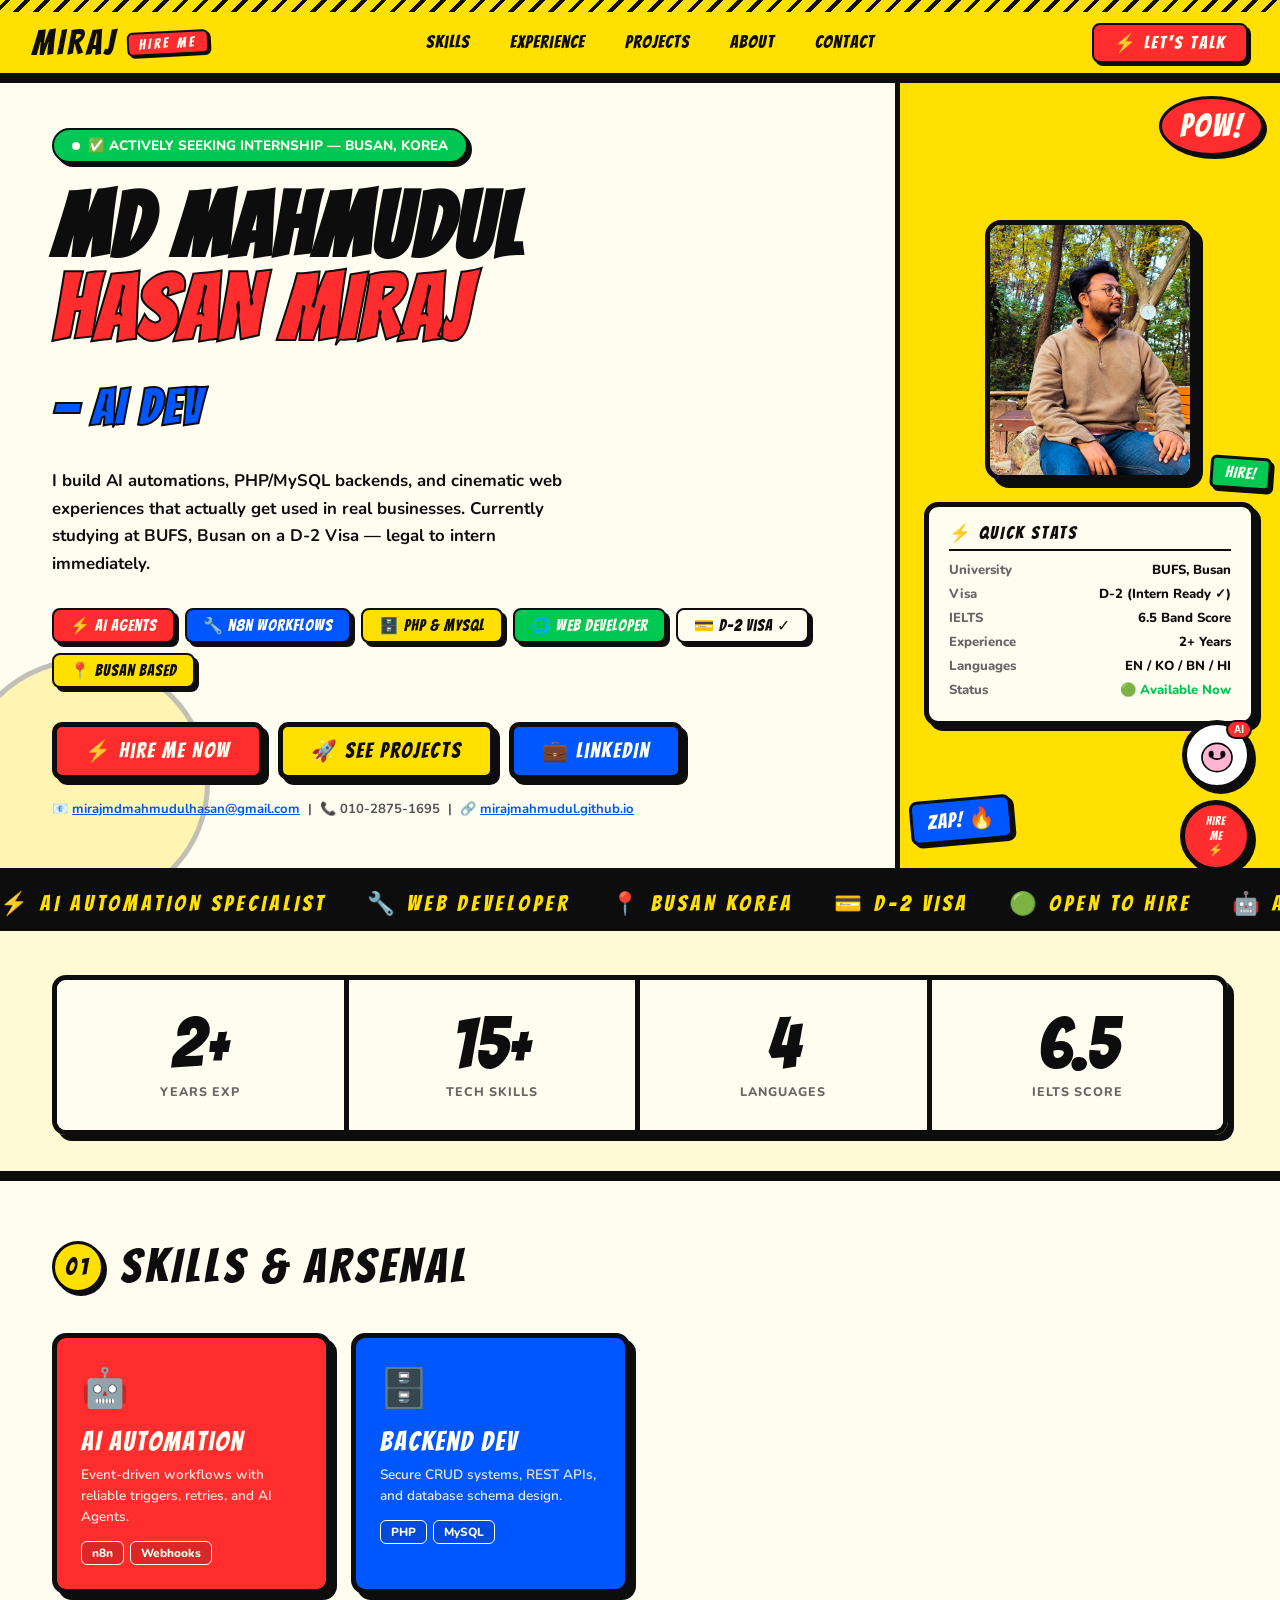
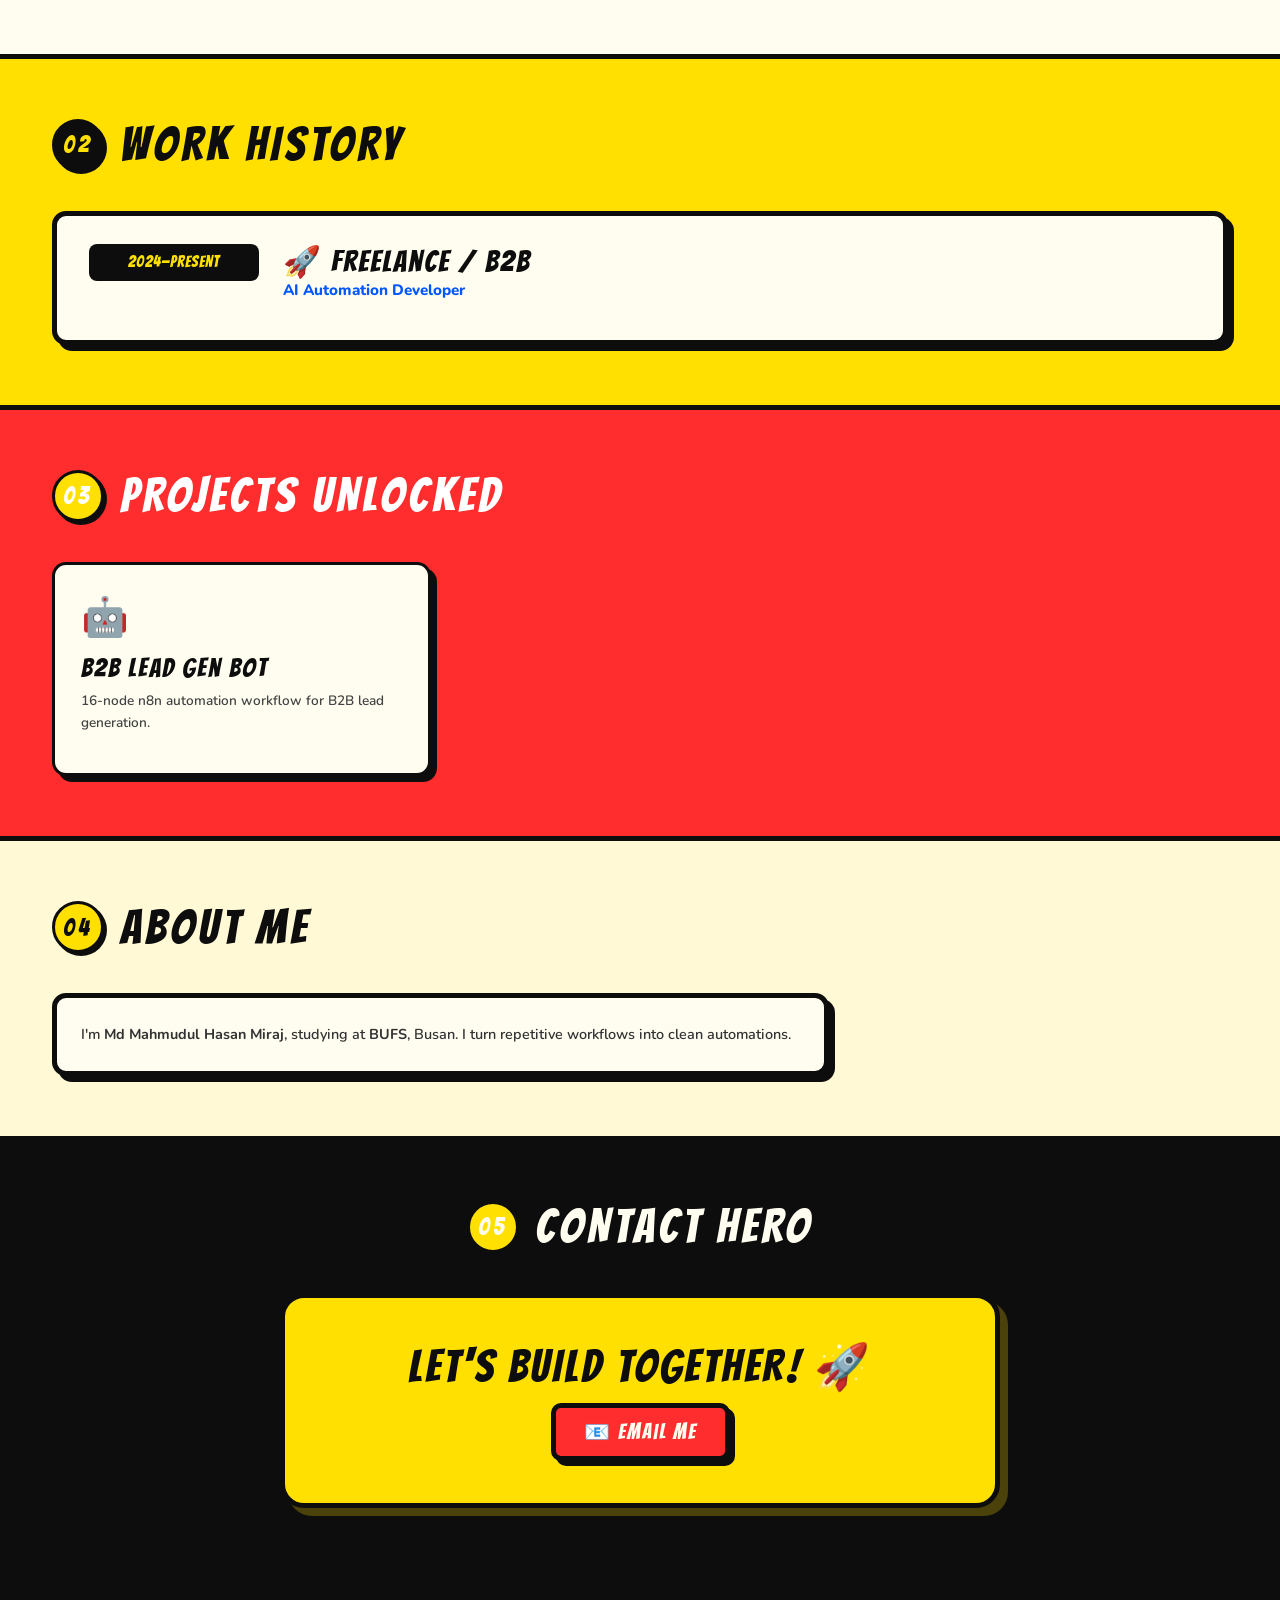
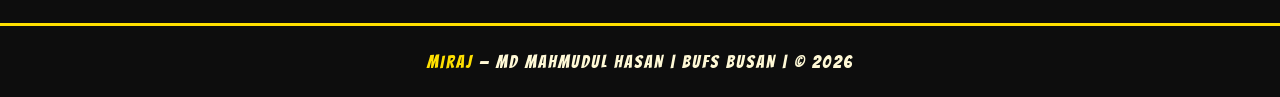
==== commit 38cba1e6: "Update index.html" ====
--- a/index.html
+++ b/index.html
@@ -3,94 +3,653 @@
 <head>
   <meta charset="UTF-8" />
   <meta name="viewport" content="width=device-width, initial-scale=1" />
+  <meta property="og:title" content="MIRAJ — AI Dev & Automation Hero" />
+  <meta property="og:description" content="AI Automation | PHP & MySQL | Workflow Builder | Busan, Korea" />
   <title>MIRAJ • Md Mahmudul Hasan — Portfolio</title>
   <link rel="preconnect" href="https://fonts.googleapis.com" />
   <link rel="preconnect" href="https://fonts.gstatic.com" crossorigin />
   <link href="https://fonts.googleapis.com/css2?family=Bangers&family=Nunito:wght@400;600;700;800;900&display=swap" rel="stylesheet" />
 
   <style>
-    /* ═══════════════════════════════════════════
-       ORIGINAL COMIC THEME STYLES
-    ═══════════════════════════════════════════ */
     :root {
-      --yellow: #FFE000; --red: #FF2D2D; --blue: #0057FF; --ink: #0D0D0D;
-      --white: #FFFDF0; --cream: #FFF9D6; --green: #00C853;
+      --yellow: #FFE000;
+      --red: #FF2D2D;
+      --blue: #0057FF;
+      --ink: #0D0D0D;
+      --white: #FFFDF0;
+      --cream: #FFF9D6;
+      --green: #00C853;
+      --border: 3px solid var(--ink);
       --border-thick: 5px solid var(--ink);
+      --shadow: 4px 4px 0px var(--ink);
       --shadow-big: 6px 6px 0px var(--ink);
+      --radius: 12px;
     }
     *, *::before, *::after { box-sizing: border-box; margin: 0; padding: 0; }
     html { scroll-behavior: smooth; }
     body { font-family: 'Nunito', sans-serif; background: var(--cream); color: var(--ink); overflow-x: hidden; }
 
-    /* Nav & Hero Styles */
-    nav { position: sticky; top: 0; z-index: 100; background: var(--yellow); border-bottom: var(--border-thick); display: flex; align-items: center; justify-content: space-between; padding: 0 32px; height: 66px; box-shadow: 0 5px 0 var(--ink); }
-    .nav-logo { font-family: 'Bangers', cursive; font-size: 2.2rem; color: var(--ink); text-decoration: none; }
-    .hero { display: grid; grid-template-columns: 1fr 380px; min-height: 88vh; border-bottom: var(--border-thick); }
-    .hero-left { background: var(--white); border-right: var(--border-thick); padding: 50px 52px; display: flex; flex-direction: column; justify-content: center; }
-    .hero-title { font-family: 'Bangers', cursive; font-size: clamp(3.5rem, 7vw, 6.5rem); line-height: 0.93; }
-    .hero-right { background: var(--yellow); display: flex; flex-direction: column; align-items: center; justify-content: center; padding: 32px 24px; position: relative; }
-
-    /* Section & Common Styles */
-    .section { padding: 60px 52px; border-bottom: var(--border-thick); }
-    .section-title { font-family: 'Bangers', cursive; font-size: 3rem; margin-bottom: 40px; display: flex; align-items: center; gap: 16px; }
-    .num-badge { background: var(--yellow); border: 3px solid var(--ink); border-radius: 50%; width: 52px; height: 52px; display: flex; align-items: center; justify-content: center; font-size: 1.5rem; box-shadow: 3px 3px 0 var(--ink); }
-    .btn { font-family: 'Bangers', cursive; font-size: 1.3rem; padding: 12px 28px; border: var(--border-thick); border-radius: 10px; text-decoration: none; display: inline-flex; align-items: center; gap: 8px; box-shadow: 5px 5px 0 var(--ink); transition: 0.1s; }
-    .btn:hover { transform: translate(-3px,-3px); box-shadow: 8px 8px 0 var(--ink); }
+    body::before {
+      content: '';
+      position: fixed; inset: 0;
+      background-image: radial-gradient(circle, rgba(0,0,0,0.07) 1px, transparent 1px);
+      background-size: 20px 20px;
+      pointer-events: none; z-index: 0;
+    }
+
+    .stripe-bar {
+      background: repeating-linear-gradient(-45deg, var(--yellow), var(--yellow) 10px, var(--ink) 10px, var(--ink) 14px);
+      height: 12px; width: 100%;
+    }
+
+    /* NAV */
+    nav {
+      position: sticky; top: 0; z-index: 100;
+      background: var(--yellow); border-bottom: var(--border-thick);
+      display: flex; align-items: center; justify-content: space-between;
+      padding: 0 32px; height: 66px;
+      box-shadow: 0 5px 0 var(--ink);
+    }
+    .nav-logo {
+      font-family: 'Bangers', cursive; font-size: 2.2rem; letter-spacing: 3px;
+      color: var(--ink); text-decoration: none; display: flex; align-items: center; gap: 10px;
+    }
+    .nav-logo .badge {
+      background: var(--red); color: var(--white); border: 2px solid var(--ink);
+      border-radius: 6px; padding: 2px 10px; font-size: 0.9rem; transform: rotate(-3deg);
+      box-shadow: 2px 2px 0 var(--ink);
+    }
+    .nav-links { display: flex; gap: 4px; list-style: none; }
+    .nav-links a {
+      font-family: 'Bangers', cursive; font-size: 1.15rem; letter-spacing: 1px;
+      text-decoration: none; color: var(--ink); padding: 7px 16px;
+      border: 2px solid transparent; border-radius: 8px; transition: all 0.15s;
+    }
+    .nav-links a:hover { background: var(--ink); color: var(--yellow); transform: translateY(-2px); }
+    .nav-hire {
+      font-family: 'Bangers', cursive; font-size: 1.1rem; letter-spacing: 2px;
+      background: var(--red); color: var(--white); border: 2px solid var(--ink);
+      box-shadow: 3px 3px 0 var(--ink); padding: 8px 20px; border-radius: 8px;
+      text-decoration: none; transition: all 0.15s; cursor: pointer;
+    }
+    .nav-hire:hover { transform: translate(-2px,-2px); box-shadow: 5px 5px 0 var(--ink); }
+
+    /* HERO */
+    .hero {
+      position: relative; z-index: 1;
+      display: grid; grid-template-columns: 1fr 380px; min-height: 88vh;
+      border-bottom: var(--border-thick);
+    }
+    .hero-left {
+      background: var(--white); border-right: var(--border-thick);
+      padding: 50px 52px; display: flex; flex-direction: column;
+      justify-content: center; position: relative; overflow: hidden;
+    }
+    .hero-left::after {
+      content: ''; position: absolute; bottom: -40px; left: -40px;
+      width: 250px; height: 250px; background: var(--yellow);
+      border-radius: 50%; border: var(--border-thick); opacity: 0.25; z-index: 0;
+    }
+    .hero-left > * { position: relative; z-index: 1; }
+
+    .status-pill {
+      display: inline-flex; align-items: center; gap: 8px;
+      background: var(--green); color: var(--white);
+      border: 2px solid var(--ink); border-radius: 30px;
+      padding: 6px 18px; font-size: 0.85rem; font-weight: 800;
+      box-shadow: var(--shadow); margin-bottom: 22px; width: fit-content;
+      animation: pulse-pill 2s ease-in-out infinite;
+    }
+    @keyframes pulse-pill { 0%,100%{transform:scale(1)} 50%{transform:scale(1.04)} }
+    .status-pill .dot {
+      width: 8px; height: 8px; background: var(--white);
+      border-radius: 50%; animation: blink 1s step-end infinite;
+    }
+    @keyframes blink { 0%,100%{opacity:1} 50%{opacity:0} }
+
+    .hero-title {
+      font-family: 'Bangers', cursive;
+      font-size: clamp(3.5rem, 7vw, 6.5rem);
+      line-height: 0.93; letter-spacing: 2px; color: var(--ink); margin-bottom: 10px;
+    }
+    .hero-title .red-stroke { color: var(--red); -webkit-text-stroke: 2px var(--ink); display: block; }
+    .hero-title .blue-stroke { color: var(--blue); -webkit-text-stroke: 2px var(--ink); }
+
+    .hero-sub {
+      font-size: 1.05rem; font-weight: 700; margin: 22px 0 30px;
+      line-height: 1.65; max-width: 530px;
+    }
+
+    .chips { display: flex; flex-wrap: wrap; gap: 10px; margin-bottom: 34px; }
+    .chip {
+      font-family: 'Bangers', cursive; font-size: 1rem; letter-spacing: 1px;
+      padding: 6px 16px; border: 2px solid var(--ink); border-radius: 8px;
+      box-shadow: var(--shadow); transition: transform 0.15s, box-shadow 0.15s;
+    }
+    .chip:hover { transform: translate(-2px,-2px); box-shadow: var(--shadow-big); }
+    .chip-r { background: var(--red); color: var(--white); }
+    .chip-b { background: var(--blue); color: var(--white); }
+    .chip-y { background: var(--yellow); }
+    .chip-g { background: var(--green); color: var(--white); }
+    .chip-w { background: var(--white); }
+
+    .cta-row { display: flex; gap: 14px; flex-wrap: wrap; }
+
+    .btn {
+      font-family: 'Bangers', cursive; font-size: 1.3rem; letter-spacing: 2px;
+      padding: 12px 28px; border: var(--border-thick); border-radius: 10px;
+      text-decoration: none; cursor: pointer; transition: all 0.15s;
+      display: inline-flex; align-items: center; gap: 8px;
+    }
+    .btn-red { background: var(--red); color: var(--white); box-shadow: 5px 5px 0 var(--ink); }
+    .btn-red:hover { transform: translate(-3px,-3px); box-shadow: 8px 8px 0 var(--ink); }
+    .btn-yellow { background: var(--yellow); color: var(--ink); box-shadow: 5px 5px 0 var(--ink); }
+    .btn-yellow:hover { transform: translate(-3px,-3px); box-shadow: 8px 8px 0 var(--ink); }
+    .btn-blue { background: var(--blue); color: var(--white); box-shadow: 5px 5px 0 var(--ink); }
+    .btn-blue:hover { transform: translate(-3px,-3px); box-shadow: 8px 8px 0 var(--ink); }
+    .btn-ink { background: var(--ink); color: var(--yellow); box-shadow: 5px 5px 0 var(--yellow); }
+    .btn-ink:hover { transform: translate(-3px,-3px); box-shadow: 8px 8px 0 var(--yellow); }
+
+    .hero-contact {
+      margin-top: 20px; font-size: 0.82rem; font-weight: 700; color: #555;
+    }
+    .hero-contact a { color: var(--blue); }
+
+    /* HERO RIGHT */
+    .hero-right {
+      background: var(--yellow); display: flex; flex-direction: column;
+      align-items: center; justify-content: center;
+      padding: 32px 24px; gap: 22px; position: relative;
+    }
+    .pow {
+      font-family: 'Bangers', cursive; position: absolute; z-index: 2;
+      border: 3px solid var(--ink); box-shadow: 3px 3px 0 var(--ink);
+    }
+    .pow-1 {
+      top: 18px; right: 16px; background: var(--red); color: var(--white);
+      padding: 10px 18px; border-radius: 50%; font-size: 2rem; letter-spacing: 2px;
+      animation: wobble 2.5s ease-in-out infinite;
+    }
+    .pow-2 {
+      bottom: 26px; left: 10px; background: var(--blue); color: var(--white);
+      padding: 7px 14px; border-radius: 8px; font-size: 1.3rem; letter-spacing: 1px;
+      transform: rotate(-5deg); animation: wobble2 3s ease-in-out infinite;
+    }
+    .pow-3 {
+      top: 50%; right: 10px; background: var(--green); color: var(--white);
+      padding: 5px 12px; border-radius: 6px; font-size: 1rem; letter-spacing: 1px;
+      transform: rotate(4deg) translateY(-50%); animation: wobble 3.5s ease-in-out infinite;
+    }
+    @keyframes wobble { 0%,100%{transform:rotate(-3deg) scale(1)} 50%{transform:rotate(3deg) scale(1.06)} }
+    @keyframes wobble2 { 0%,100%{transform:rotate(-6deg) scale(1)} 50%{transform:rotate(2deg) scale(1.05)} }
+
+    .profile-frame {
+      width: 210px; height: 260px; border: var(--border-thick); border-radius: 16px;
+      overflow: hidden; box-shadow: 8px 8px 0 var(--ink); background: var(--white); flex-shrink: 0;
+    }
+    .profile-frame img { width: 100%; height: 100%; object-fit: cover; object-position: top center; }
+    .profile-fallback {
+      width: 100%; height: 100%; background: var(--blue);
+      display: flex; align-items: center; justify-content: center;
+      font-family: 'Bangers', cursive; font-size: 5rem; color: var(--white); letter-spacing: 4px;
+    }
+
+    .stat-card {
+      background: var(--white); border: var(--border-thick); border-radius: 14px;
+      padding: 16px 20px; box-shadow: 5px 5px 0 var(--ink); width: 100%;
+    }
+    .stat-card-title {
+      font-family: 'Bangers', cursive; font-size: 1.1rem; letter-spacing: 2px;
+      margin-bottom: 10px; border-bottom: 2px solid var(--ink); padding-bottom: 6px;
+    }
+    .stat-row {
+      display: flex; justify-content: space-between; align-items: center;
+      font-size: 0.82rem; font-weight: 800; margin-bottom: 6px;
+    }
+    .stat-row .label { color: #666; }
+    .stat-row .val { color: var(--ink); }
+
+    /* TICKER */
+    .ticker-wrap {
+      background: var(--ink); height: 58px; overflow: hidden;
+      display: flex; align-items: center; border-top: 3px solid var(--ink);
+    }
+    .ticker-inner {
+      white-space: nowrap; display: inline-block;
+      animation: ticker 20s linear infinite;
+      font-family: 'Bangers', cursive; font-size: 1.4rem;
+      letter-spacing: 4px; color: var(--yellow);
+    }
+    @keyframes ticker { from{transform:translateX(0)} to{transform:translateX(-50%)} }
+
+    /* SECTIONS */
+    .section { position: relative; z-index: 1; padding: 60px 52px; }
+    .section-title {
+      font-family: 'Bangers', cursive; font-size: 3rem; letter-spacing: 4px;
+      margin-bottom: 40px; display: flex; align-items: center; gap: 16px;
+    }
+    .num-badge {
+      background: var(--yellow); border: 3px solid var(--ink); border-radius: 50%;
+      width: 52px; height: 52px; display: flex; align-items: center; justify-content: center;
+      font-size: 1.5rem; box-shadow: 3px 3px 0 var(--ink); flex-shrink: 0;
+    }
+    .sec-label {
+      background: var(--ink); color: var(--yellow); padding: 4px 18px; border-radius: 6px;
+      font-size: 0.82rem; letter-spacing: 2px; font-family: 'Nunito', sans-serif;
+      font-weight: 900; text-transform: uppercase;
+    }
+
+    /* STATS ROW */
+    .stats-row {
+      display: grid; grid-template-columns: repeat(4, 1fr);
+      border: var(--border-thick); border-radius: 14px; overflow: hidden;
+      box-shadow: var(--shadow-big); margin-bottom: 0;
+    }
+    .stat-box {
+      background: var(--white); border-right: var(--border-thick);
+      padding: 28px 16px; text-align: center; transition: background 0.15s;
+    }
+    .stat-box:last-child { border-right: none; }
+    .stat-box:hover { background: var(--yellow); }
+    .big-num { font-family: 'Bangers', cursive; font-size: 4.5rem; line-height: 1; display: block; }
+    .big-lbl { font-size: 0.78rem; font-weight: 800; color: #666; text-transform: uppercase; letter-spacing: 1px; }
+
+    /* SKILLS */
+    #skills { background: var(--white); border-top: var(--border-thick); border-bottom: var(--border-thick); }
+    .skills-grid { display: grid; grid-template-columns: repeat(auto-fill, minmax(260px, 1fr)); gap: 20px; }
+    .skill-card {
+      background: var(--cream); border: var(--border-thick); border-radius: 14px;
+      padding: 24px; box-shadow: var(--shadow-big); transition: transform 0.18s, box-shadow 0.18s;
+    }
+    .skill-card:hover { transform: translate(-4px,-4px); box-shadow: 10px 10px 0 var(--ink); }
+    .sc-red { background: var(--red); color: var(--white); }
+    .sc-blue { background: var(--blue); color: var(--white); }
+    .sc-yellow { background: var(--yellow); }
+    .sc-green { background: var(--green); color: var(--white); }
+    .sc-ink { background: var(--ink); color: var(--white); }
+    .skill-icon { font-size: 2.4rem; margin-bottom: 12px; display: block; }
+    .skill-title { font-family: 'Bangers', cursive; font-size: 1.7rem; letter-spacing: 2px; margin-bottom: 8px; }
+    .skill-desc { font-size: 0.85rem; font-weight: 600; line-height: 1.55; opacity: 0.9; margin-bottom: 14px; }
+    .skill-tags { display: flex; flex-wrap: wrap; gap: 6px; }
+    .skill-tag {
+      background: rgba(0,0,0,0.14); color: inherit; border: 1.5px solid currentColor;
+      border-radius: 6px; padding: 3px 10px; font-size: 0.74rem; font-weight: 800;
+    }
+    .sc-yellow .skill-tag { background: rgba(0,0,0,0.07); }
+
+    /* EXPERIENCE */
+    #experience { background: var(--yellow); border-bottom: var(--border-thick); }
+    .exp-list { display: flex; flex-direction: column; gap: 24px; }
+    .exp-card {
+      background: var(--white); border: var(--border-thick); border-radius: 14px;
+      padding: 28px 32px; box-shadow: var(--shadow-big);
+      display: grid; grid-template-columns: 170px 1fr; gap: 24px; align-items: start;
+      transition: transform 0.18s, box-shadow 0.18s;
+    }
+    .exp-card:hover { transform: translate(-3px,-3px); box-shadow: 9px 9px 0 var(--ink); }
+    .exp-date { font-family: 'Bangers', cursive; font-size: 1rem; letter-spacing: 1px; text-align: center; }
+    .exp-period {
+      background: var(--ink); color: var(--yellow); padding: 8px 10px;
+      border-radius: 8px; display: block; margin-bottom: 8px; line-height: 1.3;
+    }
+    .exp-dur { font-family: 'Nunito', sans-serif; font-size: 0.78rem; font-weight: 800; color: #666; }
+    .exp-type {
+      display: inline-block; padding: 3px 12px; border-radius: 20px;
+      font-size: 0.74rem; font-weight: 800; border: 2px solid var(--ink); margin-top: 8px;
+    }
+    .t-full { background: var(--blue); color: var(--white); }
+    .t-part { background: var(--green); color: var(--white); }
+    .t-free { background: var(--red); color: var(--white); }
+    .exp-company { font-family: 'Bangers', cursive; font-size: 1.9rem; letter-spacing: 2px; }
+    .exp-role { font-size: 0.95rem; font-weight: 800; color: var(--blue); margin-bottom: 12px; }
+    .exp-desc { font-size: 0.88rem; font-weight: 600; line-height: 1.65; color: #444; }
+    .aw { /* action word */
+      display: inline-block; font-family: 'Bangers', cursive; font-size: 0.95rem; letter-spacing: 1px;
+      padding: 4px 14px; border: 2px solid var(--ink); border-radius: 6px;
+      box-shadow: 2px 2px 0 var(--ink); margin: 4px 4px 0 0; transform: rotate(-1.5deg);
+    }
+
+    /* PROJECTS */
+    #projects { background: var(--red); border-bottom: var(--border-thick); }
+    #projects .section-title { color: var(--white); }
+    #projects .num-badge { background: var(--yellow); }
+    .projects-grid { display: grid; grid-template-columns: repeat(auto-fill, minmax(280px, 1fr)); gap: 20px; }
+    .project-card {
+      background: var(--white); border: 3px solid var(--ink); border-radius: 14px;
+      padding: 26px; box-shadow: 6px 6px 0 var(--ink); transition: transform 0.18s, box-shadow 0.18s;
+    }
+    .project-card:hover { transform: translate(-4px,-4px); box-shadow: 10px 10px 0 var(--ink); }
+    .project-icon { font-size: 2.4rem; margin-bottom: 10px; }
+    .project-title { font-family: 'Bangers', cursive; font-size: 1.6rem; letter-spacing: 2px; margin-bottom: 8px; }
+    .project-desc { font-size: 0.85rem; font-weight: 600; line-height: 1.6; color: #444; margin-bottom: 14px; }
+    .project-tags { display: flex; flex-wrap: wrap; gap: 6px; }
+    .project-tag {
+      background: var(--yellow); border: 2px solid var(--ink);
+      border-radius: 6px; padding: 3px 10px; font-size: 0.74rem; font-weight: 800;
+    }
+
+    /* ABOUT */
+    #about { background: var(--cream); border-bottom: var(--border-thick); }
+    .about-grid { display: grid; grid-template-columns: 1fr 1fr 1fr; gap: 20px; }
+    .about-card {
+      background: var(--white); border: var(--border-thick); border-radius: 14px;
+      padding: 24px; box-shadow: var(--shadow-big); transition: transform 0.18s, box-shadow 0.18s;
+    }
+    .about-card:hover { transform: translate(-3px,-3px); box-shadow: 9px 9px 0 var(--ink); }
+    .span2 { grid-column: span 2; }
+    .about-icon { font-size: 2.2rem; margin-bottom: 10px; }
+    .about-title { font-family: 'Bangers', cursive; font-size: 1.5rem; letter-spacing: 2px; margin-bottom: 10px; }
+    .about-body { font-size: 0.9rem; font-weight: 600; line-height: 1.7; color: #333; }
+    .lang-list { display: flex; flex-direction: column; gap: 12px; }
+    .lang-name { display: flex; justify-content: space-between; font-size: 0.88rem; font-weight: 800; margin-bottom: 5px; }
+    .lang-bar { height: 16px; background: var(--cream); border: 2px solid var(--ink); border-radius: 20px; overflow: hidden; }
+    .lang-fill { height: 100%; border-radius: 20px; transition: width 1.4s ease; }
+    .lf-n { background: var(--red); }
+    .lf-f { background: var(--blue); }
+    .lf-b { background: var(--green); }
+    .str-list { list-style: none; display: flex; flex-direction: column; gap: 10px; }
+    .str-list li { font-size: 0.88rem; font-weight: 700; }
+    .str-list li span { font-weight: 900; }
+
+    /* CERTS */
+    #certs { background: var(--blue); border-bottom: var(--border-thick); }
+    #certs .section-title { color: var(--white); }
+    #certs .num-badge { background: var(--yellow); }
+    .cert-grid { display: grid; grid-template-columns: repeat(auto-fill, minmax(240px, 1fr)); gap: 18px; }
+    .cert-card {
+      background: var(--white); border: 3px solid var(--white); border-radius: 14px;
+      padding: 24px; box-shadow: 5px 5px 0 rgba(0,0,0,0.25); transition: transform 0.18s, box-shadow 0.18s;
+    }
+    .cert-card:hover { transform: translate(-3px,-3px); box-shadow: 8px 8px 0 rgba(0,0,0,0.25); }
+    .cert-icon { font-size: 2.6rem; margin-bottom: 10px; }
+    .cert-title { font-family: 'Bangers', cursive; font-size: 1.5rem; letter-spacing: 1px; margin-bottom: 4px; }
+    .cert-org { font-size: 0.82rem; font-weight: 700; color: #666; margin-bottom: 3px; }
+    .cert-date { font-size: 0.78rem; font-weight: 700; color: #999; }
+    .cert-badge {
+      display: inline-block; background: var(--yellow); border: 2px solid var(--ink);
+      border-radius: 6px; padding: 2px 12px; font-size: 0.85rem; font-weight: 900; margin-top: 8px;
+    }
+
+    /* CONTACT */
+    #contact { background: var(--ink); border-bottom: var(--border-thick); color: var(--white); }
+    #contact .section-title { color: var(--white); justify-content: center; }
+    #contact .num-badge { background: var(--yellow); }
+    .contact-bubble {
+      background: var(--yellow); color: var(--ink); border: var(--border-thick);
+      border-radius: 24px; padding: 42px 52px; box-shadow: 8px 8px 0 rgba(255,224,0,0.25);
+      max-width: 720px; margin: 0 auto 50px; position: relative; text-align: center;
+    }
+    .contact-h { font-family: 'Bangers', cursive; font-size: 2.8rem; letter-spacing: 3px; margin-bottom: 10px; }
+    .contact-sub { font-size: 1rem; font-weight: 700; color: #333; margin-bottom: 30px; }
+    .contact-links { display: flex; flex-wrap: wrap; justify-content: center; gap: 14px; }
+    .contact-meta { margin-top: 24px; font-size: 0.83rem; font-weight: 700; color: #555; }
+    .bubble-tail {
+      position: absolute; bottom: -24px; left: 50%; transform: translateX(-50%);
+      width: 0; height: 0; border-left: 22px solid transparent; border-right: 22px solid transparent; border-top: 24px solid var(--ink);
+    }
+    .bubble-tail-inner {
+      position: absolute; bottom: -19px; left: 50%; transform: translateX(-50%);
+      width: 0; height: 0; border-left: 17px solid transparent; border-right: 17px solid transparent; border-top: 20px solid var(--yellow);
+    }
+
+    /* FOOTER */
+    footer {
+      background: var(--ink); color: var(--cream); text-align: center;
+      padding: 26px; font-family: 'Bangers', cursive; font-size: 1.1rem;
+      letter-spacing: 2px; border-top: 3px solid var(--yellow);
+    }
+    footer span { color: var(--yellow); }
+
+    /* FLOAT BTN */
+    .float-btn {
+      position: fixed; bottom: 28px; right: 28px; z-index: 999;
+      background: var(--red); color: var(--white); border: var(--border-thick);
+      border-radius: 50%; width: 72px; height: 72px;
+      display: flex; align-items: center; justify-content: center;
+      font-family: 'Bangers', cursive; font-size: 0.75rem; letter-spacing: 1px;
+      text-align: center; line-height: 1.2; box-shadow: 4px 4px 0 var(--ink);
+      text-decoration: none; animation: floatanim 3s ease-in-out infinite; cursor: pointer;
+    }
+    @keyframes floatanim { 0%,100%{transform:translateY(0)} 50%{transform:translateY(-8px)} }
+
+    /* ANIMATIONS */
+    .reveal { opacity: 0; transform: translateY(28px); transition: opacity 0.5s ease, transform 0.5s ease; }
+    .reveal.visible { opacity: 1; transform: translateY(0); }
+
+    /* MOBILE */
+    @media (max-width: 900px) {
+      .hero { grid-template-columns: 1fr; min-height: auto; }
+      .hero-left { padding: 36px 24px; border-right: none; border-bottom: var(--border-thick); }
+      .hero-right { display: none; }
+      .section { padding: 36px 24px; }
+      .section-title { font-size: 2.2rem; }
+      .about-grid { grid-template-columns: 1fr; }
+      .span2 { grid-column: span 1; }
+      .exp-card { grid-template-columns: 1fr; }
+      .stats-row { grid-template-columns: 1fr 1fr; }
+      .stat-box:nth-child(2) { border-right: none; }
+      .stat-box:nth-child(3) { border-right: var(--border-thick); border-top: var(--border-thick); }
+      .stat-box:last-child { border-top: var(--border-thick); }
+      .nav-links { display: none; }
+      .hero-title { font-size: 3.2rem; }
+    }
 
     /* ═══════════════════════════════════════════
-       CAT AI BOT STYLES (THE FIX)
+       CAT AI BOT STYLES (INTEGRATED)
     ═══════════════════════════════════════════ */
-    .vr-robot { position: fixed; bottom: 110px; right: 28px; z-index: 1000; background: white; border: 3px solid var(--ink); border-radius: 50%; width: 70px; height: 70px; cursor: pointer; box-shadow: 4px 4px 0px var(--ink); display: flex; align-items: center; justify-content: center; }
-    .vr-badge { position: absolute; top: -5px; right: -5px; background: var(--red); color: white; font-size: 10px; padding: 2px 6px; border-radius: 10px; border: 2px solid var(--ink); font-weight: 900; }
-    .vr-pop { position: fixed; bottom: 190px; right: 28px; background: white; border: 3px solid var(--ink); padding: 15px; border-radius: 15px; z-index: 1000; box-shadow: 6px 6px 0px var(--ink); display: none; }
+    .vr-robot {
+      position: fixed; bottom: 110px; right: 28px; z-index: 1000;
+      background: white; border: var(--border-thick); border-radius: 50%;
+      width: 70px; height: 70px; cursor: pointer; box-shadow: var(--shadow);
+      display: flex; align-items: center; justify-content: center; transition: 0.2s;
+    }
+    .vr-robot:hover { transform: scale(1.1); }
+    .vr-badge {
+      position: absolute; top: -5px; right: -5px; background: var(--red);
+      color: white; font-size: 10px; padding: 2px 6px; border-radius: 10px;
+      border: 2px solid var(--ink); font-weight: 900;
+    }
+    .vr-pop {
+      position: fixed; bottom: 190px; right: 28px; z-index: 1000;
+      background: white; border: var(--border-thick); padding: 15px;
+      border-radius: 15px; box-shadow: var(--shadow-big); display: none;
+    }
     .vr-pop.is-show { display: block; }
-    .vr-panel { position: fixed; inset: 0; background: rgba(0,0,0,0.6); z-index: 2000; display: none; align-items: center; justify-content: center; }
+    .vr-panel {
+      position: fixed; inset: 0; background: rgba(0,0,0,0.6); z-index: 2000;
+      display: none; align-items: center; justify-content: center;
+    }
     .vr-panel.is-open { display: flex; }
-    .vr-panel-card { background: white; border: 4px solid var(--ink); width: 380px; max-width: 90vw; border-radius: 20px; padding: 20px; box-shadow: 10px 10px 0px var(--ink); }
-    .vr-log { height: 250px; overflow-y: auto; border: 2px solid var(--ink); margin: 10px 0; padding: 10px; background: var(--cream); display: flex; flex-direction: column; gap: 10px; }
+    .vr-panel-card {
+      background: white; border: var(--border-thick); width: 380px; max-width: 90vw;
+      border-radius: 20px; padding: 20px; box-shadow: var(--shadow-big);
+    }
+    .vr-panel-head { display: flex; justify-content: space-between; align-items: center; border-bottom: 2px solid var(--ink); padding-bottom: 10px; }
+    .vr-title { font-family: 'Bangers'; font-size: 1.5rem; letter-spacing: 1px; }
+    .vr-log {
+      height: 250px; overflow-y: auto; border: 2px solid var(--ink);
+      margin: 10px 0; padding: 10px; background: var(--cream);
+      display: flex; flex-direction: column; gap: 10px;
+    }
     .vr-bubble { background: white; border: 2px solid var(--ink); padding: 8px 12px; border-radius: 12px; font-size: 14px; max-width: 85%; }
     .vr-bubble.me { background: var(--blue); color: white; align-self: flex-end; }
     .vr-text-row { display: flex; gap: 8px; margin-top: 10px; }
     .vr-text-in { flex: 1; border: 2px solid var(--ink); padding: 10px; border-radius: 10px; outline: none; }
-    
-    /* Animation classes */
-    .reveal { opacity: 0; transform: translateY(20px); transition: 0.5s; }
-    .reveal.visible { opacity: 1; transform: translateY(0); }
-
-    @media (max-width: 900px) { .hero { grid-template-columns: 1fr; } .hero-right { display: none; } }
   </style>
 </head>
 <body>
 
+<div class="stripe-bar"></div>
+
 <nav>
-  <a class="nav-logo" href="#hero">MIRAJ</a>
-  <a class="btn" style="background:var(--red); color:white;" href="#contact">⚡ Let's Talk</a>
+  <a class="nav-logo" href="#hero">MIRAJ <span class="badge">HIRE ME</span></a>
+  <ul class="nav-links">
+    <li><a href="#skills">Skills</a></li>
+    <li><a href="#experience">Experience</a></li>
+    <li><a href="#projects">Projects</a></li>
+    <li><a href="#about">About</a></li>
+    <li><a href="#contact">Contact</a></li>
+  </ul>
+  <a class="nav-hire" href="#contact">⚡ Let's Talk</a>
 </nav>
 
 <section class="hero" id="hero">
   <div class="hero-left">
-    <h1 class="hero-title">MD MAHMUDUL<br/><span style="color:var(--red);">HASAN MIRAJ</span></h1>
-    <p style="font-size: 1.2rem; margin: 20px 0; font-weight: 700;">AI Developer & Automation Specialist at BUFS, Busan.</p>
-    <div style="display:flex; gap:10px; margin-bottom:30px;">
-      <a class="btn" style="background:var(--red); color:white;" href="#contact">Hire Me</a>
-      <a class="btn" style="background:var(--yellow);" href="#projects">Projects</a>
-    </div>
-  </div>
+    <div class="status-pill">
+      <span class="dot"></span>
+      ✅ ACTIVELY SEEKING INTERNSHIP — BUSAN, KOREA
+    </div>
+
+    <h1 class="hero-title">
+      MD MAHMUDUL<br/>
+      <span class="red-stroke">HASAN MIRAJ</span>
+      <span class="blue-stroke" style="font-size:55%;">— AI DEV</span>
+    </h1>
+
+    <p class="hero-sub">
+      I build <strong>AI automations</strong>, <strong>PHP/MySQL backends</strong>, and
+      <strong>cinematic web experiences</strong> that actually get used in real businesses.
+      Currently studying at <strong>BUFS, Busan</strong> on a D-2 Visa — legal to intern immediately.
+    </p>
+
+    <div class="chips">
+      <span class="chip chip-r">⚡ AI Agents</span>
+      <span class="chip chip-b">🔧 n8n Workflows</span>
+      <span class="chip chip-y">🗄️ PHP & MySQL</span>
+      <span class="chip chip-g">🌐 Web Developer</span>
+      <span class="chip chip-w">💳 D-2 Visa ✓</span>
+      <span class="chip chip-y">📍 Busan Based</span>
+    </div>
+
+    <div class="cta-row">
+      <a class="btn btn-red" href="#contact">⚡ Hire Me Now</a>
+      <a class="btn btn-yellow" href="#projects">🚀 See Projects</a>
+      <a class="btn btn-blue" href="https://www.linkedin.com/in/md-mahmudul-asan-miraj-748055394" target="_blank">💼 LinkedIn</a>
+    </div>
+
+    <p class="hero-contact" style="margin-top:20px;">
+      📧 <a href="mailto:mirajmdmahmudulhasan@gmail.com">mirajmdmahmudulhasan@gmail.com</a>
+      &nbsp;|&nbsp; 📞 010-2875-1695 &nbsp;|&nbsp;
+      🔗 <a href="https://mirajmahmudul.github.io" target="_blank">mirajmahmudul.github.io</a>
+    </p>
+  </div>
+
   <aside class="hero-right">
-    <div style="width:250px; height:300px; border:var(--border-thick); background:white; box-shadow:var(--shadow-big);">
-       <img src="profile-hero.png" alt="Miraj" style="width:100%; height:100%; object-fit:cover;" onerror="this.src='https://via.placeholder.com/250x300?text=MIRAJ'">
+    <div class="pow pow-1">POW!</div>
+    <div class="pow pow-2">ZAP! 🔥</div>
+    <div class="pow pow-3">HIRE!</div>
+
+    <div class="profile-frame">
+      <img src="profile-hero.png" alt="Miraj"
+           onerror="this.style.display='none';this.nextElementSibling.style.display='flex'" />
+      <div class="profile-fallback" style="display:none;">MM</div>
+    </div>
+
+    <div class="stat-card">
+      <div class="stat-card-title">⚡ QUICK STATS</div>
+      <div class="stat-row"><span class="label">University</span><span class="val">BUFS, Busan</span></div>
+      <div class="stat-row"><span class="label">Visa</span><span class="val">D-2 (Intern Ready ✓)</span></div>
+      <div class="stat-row"><span class="label">IELTS</span><span class="val">6.5 Band Score</span></div>
+      <div class="stat-row"><span class="label">Experience</span><span class="val">2+ Years</span></div>
+      <div class="stat-row"><span class="label">Languages</span><span class="val">EN / KO / BN / HI</span></div>
+      <div class="stat-row"><span class="label">Status</span><span class="val" style="color:var(--green);">🟢 Available Now</span></div>
     </div>
   </aside>
 </section>
 
+<div class="ticker-wrap">
+  <div class="ticker-inner">
+    ⚡ AI AUTOMATION SPECIALIST &nbsp;&nbsp;&nbsp; 🔧 WEB DEVELOPER &nbsp;&nbsp;&nbsp; 📍 BUSAN KOREA &nbsp;&nbsp;&nbsp; 💳 D-2 VISA &nbsp;&nbsp;&nbsp; 🟢 OPEN TO HIRE &nbsp;&nbsp;&nbsp; 🤖 AI AGENTS &nbsp;&nbsp;&nbsp; 🗄️ PHP & MYSQL &nbsp;&nbsp;&nbsp; 🎯 n8n EXPERT &nbsp;&nbsp;&nbsp; 📊 IELTS 6.5 &nbsp;&nbsp;&nbsp; 🏆 BUFS STUDENT &nbsp;&nbsp;&nbsp;
+  </div>
+</div>
+
+<div class="section" style="background:var(--cream); border-bottom:var(--border-thick); padding:44px 52px 36px;">
+  <div class="stats-row reveal">
+    <div class="stat-box">
+      <span class="big-num">2+</span>
+      <span class="big-lbl">Years Exp</span>
+    </div>
+    <div class="stat-box">
+      <span class="big-num">15+</span>
+      <span class="big-lbl">Tech Skills</span>
+    </div>
+    <div class="stat-box">
+      <span class="big-num">4</span>
+      <span class="big-lbl">Languages</span>
+    </div>
+    <div class="stat-box">
+      <span class="big-num">6.5</span>
+      <span class="big-lbl">IELTS Score</span>
+    </div>
+  </div>
+</div>
+
+<section class="section" id="skills">
+  <div class="section-title reveal">
+    <div class="num-badge">01</div>
+    SKILLS & ARSENAL
+  </div>
+  <div class="skills-grid">
+    <div class="skill-card sc-red reveal">
+      <span class="skill-icon">🤖</span>
+      <div class="skill-title">AI Automation</div>
+      <div class="skill-desc">Event-driven workflows with reliable triggers, retries, and AI Agents.</div>
+      <div class="skill-tags"><span class="skill-tag">n8n</span><span class="skill-tag">Webhooks</span></div>
+    </div>
+    <div class="skill-card sc-blue reveal">
+      <span class="skill-icon">🗄️</span>
+      <div class="skill-title">Backend Dev</div>
+      <div class="skill-desc">Secure CRUD systems, REST APIs, and database schema design.</div>
+      <div class="skill-tags"><span class="skill-tag">PHP</span><span class="skill-tag">MySQL</span></div>
+    </div>
+  </div>
+</section>
+
+<section class="section" id="experience" style="background:var(--yellow);">
+  <div class="section-title reveal"><div class="num-badge" style="background:var(--ink); color:var(--yellow);">02</div>WORK HISTORY</div>
+  <div class="exp-list">
+    <div class="exp-card reveal">
+      <div class="exp-date"><span class="exp-period">2024—Present</span></div>
+      <div><div class="exp-company">🚀 Freelance / B2B</div><div class="exp-role">AI Automation Developer</div></div>
+    </div>
+  </div>
+</section>
+
 <section class="section" id="projects" style="background:var(--red);">
-  <div class="section-title" style="color:white;"><div class="num-badge">01</div>PROJECTS UNLOCKED</div>
-  <p style="color:white; font-weight:700;">Showing 2+ years of AI & Web experience.</p>
+  <div class="section-title reveal" style="color:white;"><div class="num-badge">03</div>PROJECTS UNLOCKED</div>
+  <div class="projects-grid">
+    <div class="project-card reveal">
+      <div class="project-icon">🤖</div>
+      <div class="project-title">B2B Lead Gen Bot</div>
+      <div class="project-desc">16-node n8n automation workflow for B2B lead generation.</div>
+    </div>
+  </div>
 </section>
 
-<footer style="background:var(--ink); color:white; padding:40px; text-align:center; font-family:'Bangers';">
-  MIRAJ — MD MAHMUDUL HASAN | BUFS BUSAN | © 2026
+<section class="section" id="about">
+  <div class="section-title reveal"><div class="num-badge">04</div>ABOUT ME</div>
+  <div class="about-grid">
+    <div class="about-card span2 reveal">
+      <p class="about-body">I'm <strong>Md Mahmudul Hasan Miraj</strong>, studying at <strong>BUFS</strong>, Busan. I turn repetitive workflows into clean automations.</p>
+    </div>
+  </div>
+</section>
+
+<section class="section" id="contact">
+  <div class="section-title reveal"><div class="num-badge">05</div>CONTACT HERO</div>
+  <div class="contact-bubble reveal">
+    <div class="contact-h">LET'S BUILD TOGETHER! 🚀</div>
+    <div class="contact-links">
+      <a class="btn btn-red" href="mailto:mirajmdmahmudulhasan@gmail.com">📧 Email Me</a>
+    </div>
+  </div>
+</section>
+
+<footer>
+  <span>MIRAJ</span> — MD MAHMUDUL HASAN | BUFS BUSAN | © 2026
 </footer>
+
+<a class="float-btn" href="#contact">HIRE<br/>ME<br/>⚡</a>
 
 <button class="vr-robot" id="vrRobot">
   <svg width="40" height="40" viewBox="0 0 48 48" fill="none">
@@ -104,30 +663,37 @@
 
 <div class="vr-pop" id="vrPop">
   <div style="font-weight:900; margin-bottom:10px;">🐱 Enable AI Voice?</div>
-  <button class="btn" id="vrYes" style="padding:5px 10px; font-size:1rem; background:var(--green); color:white;">Yes</button>
-  <button class="btn" id="vrNo" style="padding:5px 10px; font-size:1rem; background:var(--red); color:white;">No</button>
+  <button class="vr-btn" id="vrYes">🎙 Yes!</button>
+  <button class="vr-btn vr-ghost" id="vrNo">Text only</button>
 </div>
 
 <div class="vr-panel" id="vrPanel">
   <div class="vr-panel-card">
-    <div style="display:flex; justify-content:space-between; align-items:center; border-bottom:2px solid black; padding-bottom:10px;">
-      <span style="font-weight:900;">Miraj's Assistant 🐱</span>
-      <button id="vrClose" style="background:none; border:none; font-weight:900; cursor:pointer;">✕</button>
-    </div>
+    <div class="vr-panel-head"><span class="vr-title">Miraj's Assistant 🐱</span><button id="vrClose" style="background:none; border:none; cursor:pointer;">✕</button></div>
     <div class="vr-log" id="vrLog"></div>
-    <div class="vr-text-row">
-      <input class="vr-text-in" id="vrTextInput" type="text" placeholder="Ask about BUFS, Visa, or Skills..."/>
-      <button class="btn" id="vrSendText" style="padding:8px; background:var(--blue); color:white; box-shadow:2px 2px 0 black;">➤</button>
-    </div>
+    <div class="vr-text-row"><input class="vr-text-in" id="vrTextInput" placeholder="Ask about BUFS, Visa, or Skills..."/><button class="vr-btn" id="vrSendText" style="background:var(--blue); color:white;">➤</button></div>
   </div>
 </div>
 
 <script>
-  // Simple scroll reveal
-  const obs = new IntersectionObserver(els => els.forEach(e => e.isIntersecting && e.target.classList.add('visible')));
-  document.querySelectorAll('.reveal').forEach(el => obs.observe(el));
+  // SCROLL REVEAL LOGIC
+  const observer = new IntersectionObserver(entries => {
+    entries.forEach(e => { if (e.isIntersecting) e.target.classList.add('visible'); });
+  }, { threshold: 0.1 });
+  document.querySelectorAll('.reveal').forEach(el => observer.observe(el));
+
+  // NAV HIGHLIGHT
+  const sections = document.querySelectorAll('section[id]');
+  const navLinks = document.querySelectorAll('.nav-links a');
+  window.addEventListener('scroll', () => {
+    let cur = '';
+    sections.forEach(s => { if (window.scrollY >= s.offsetTop - 120) cur = s.id; });
+    navLinks.forEach(a => {
+      a.style.background = a.getAttribute('href') === '#' + cur ? 'var(--ink)' : '';
+      a.style.color = a.getAttribute('href') === '#' + cur ? 'var(--yellow)' : '';
+    });
+  });
 </script>
 <script src="voice-bot.js"></script>
-
 </body>
 </html>
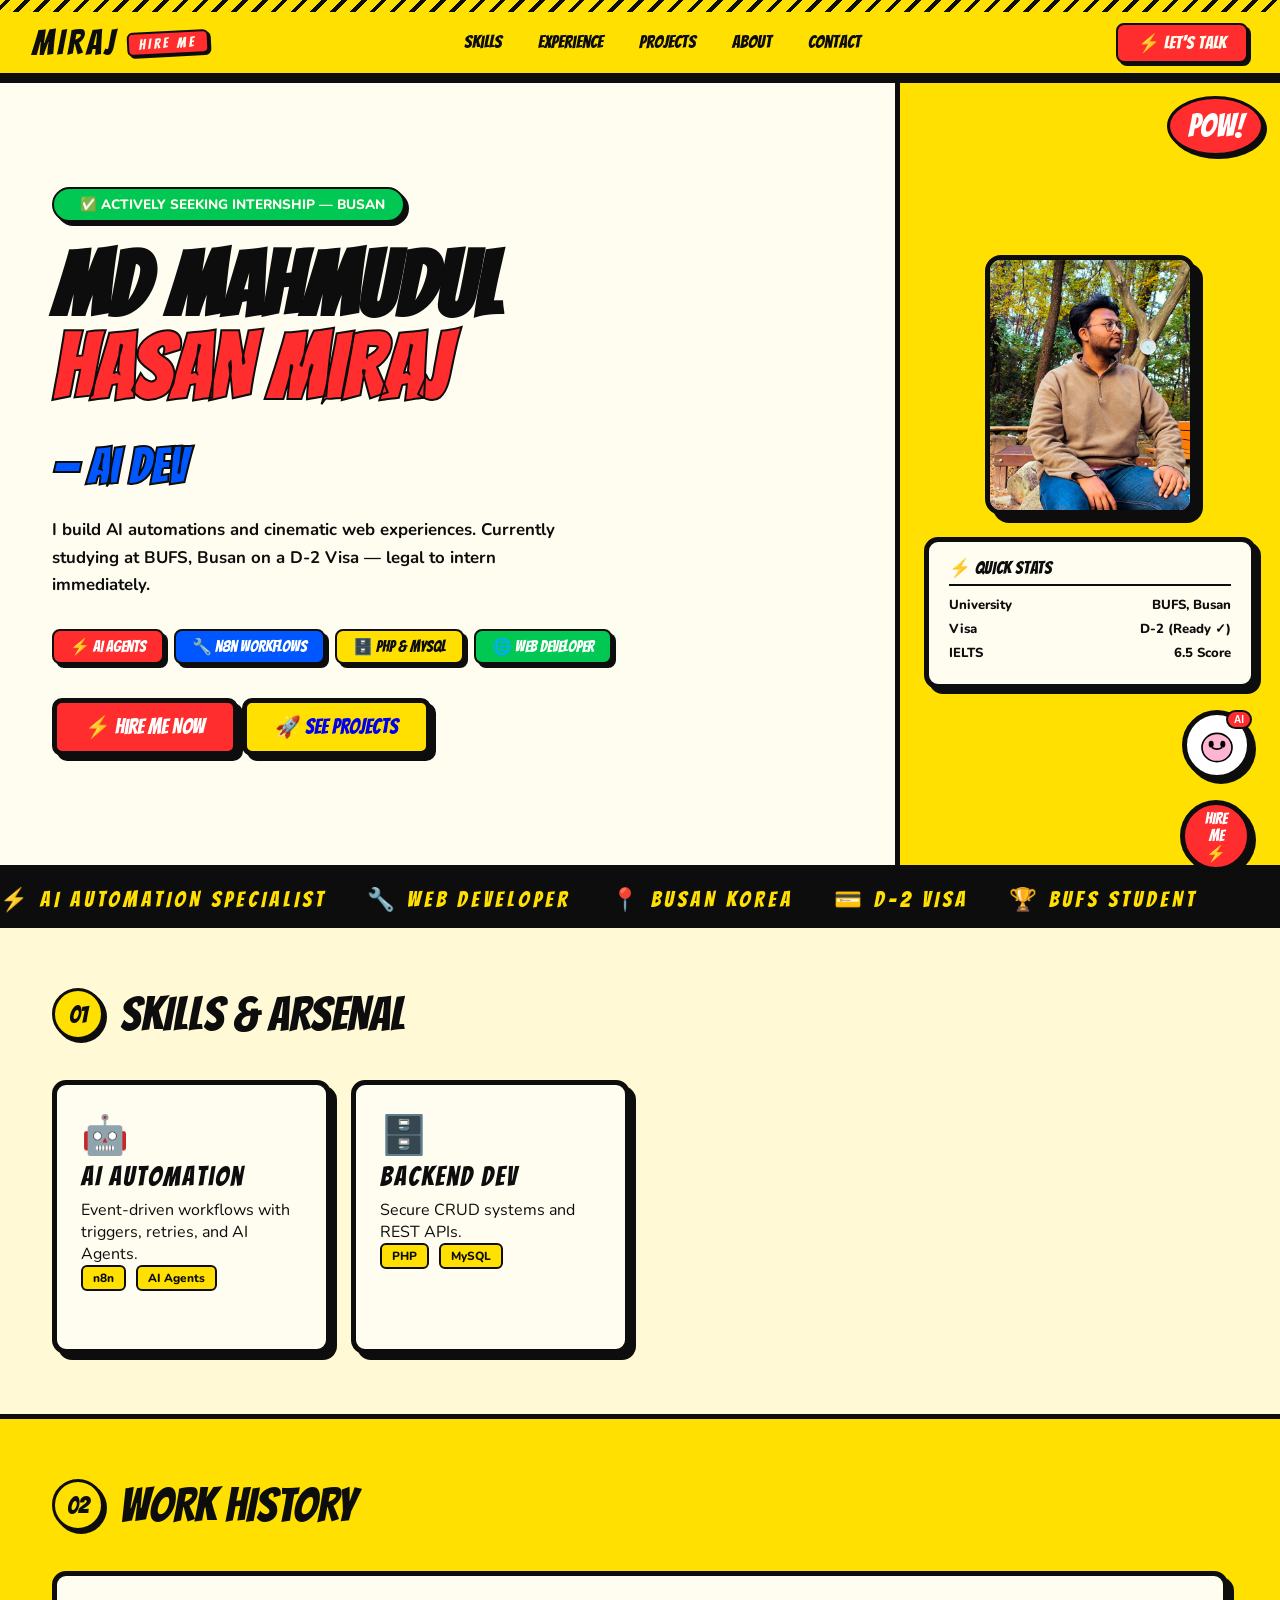
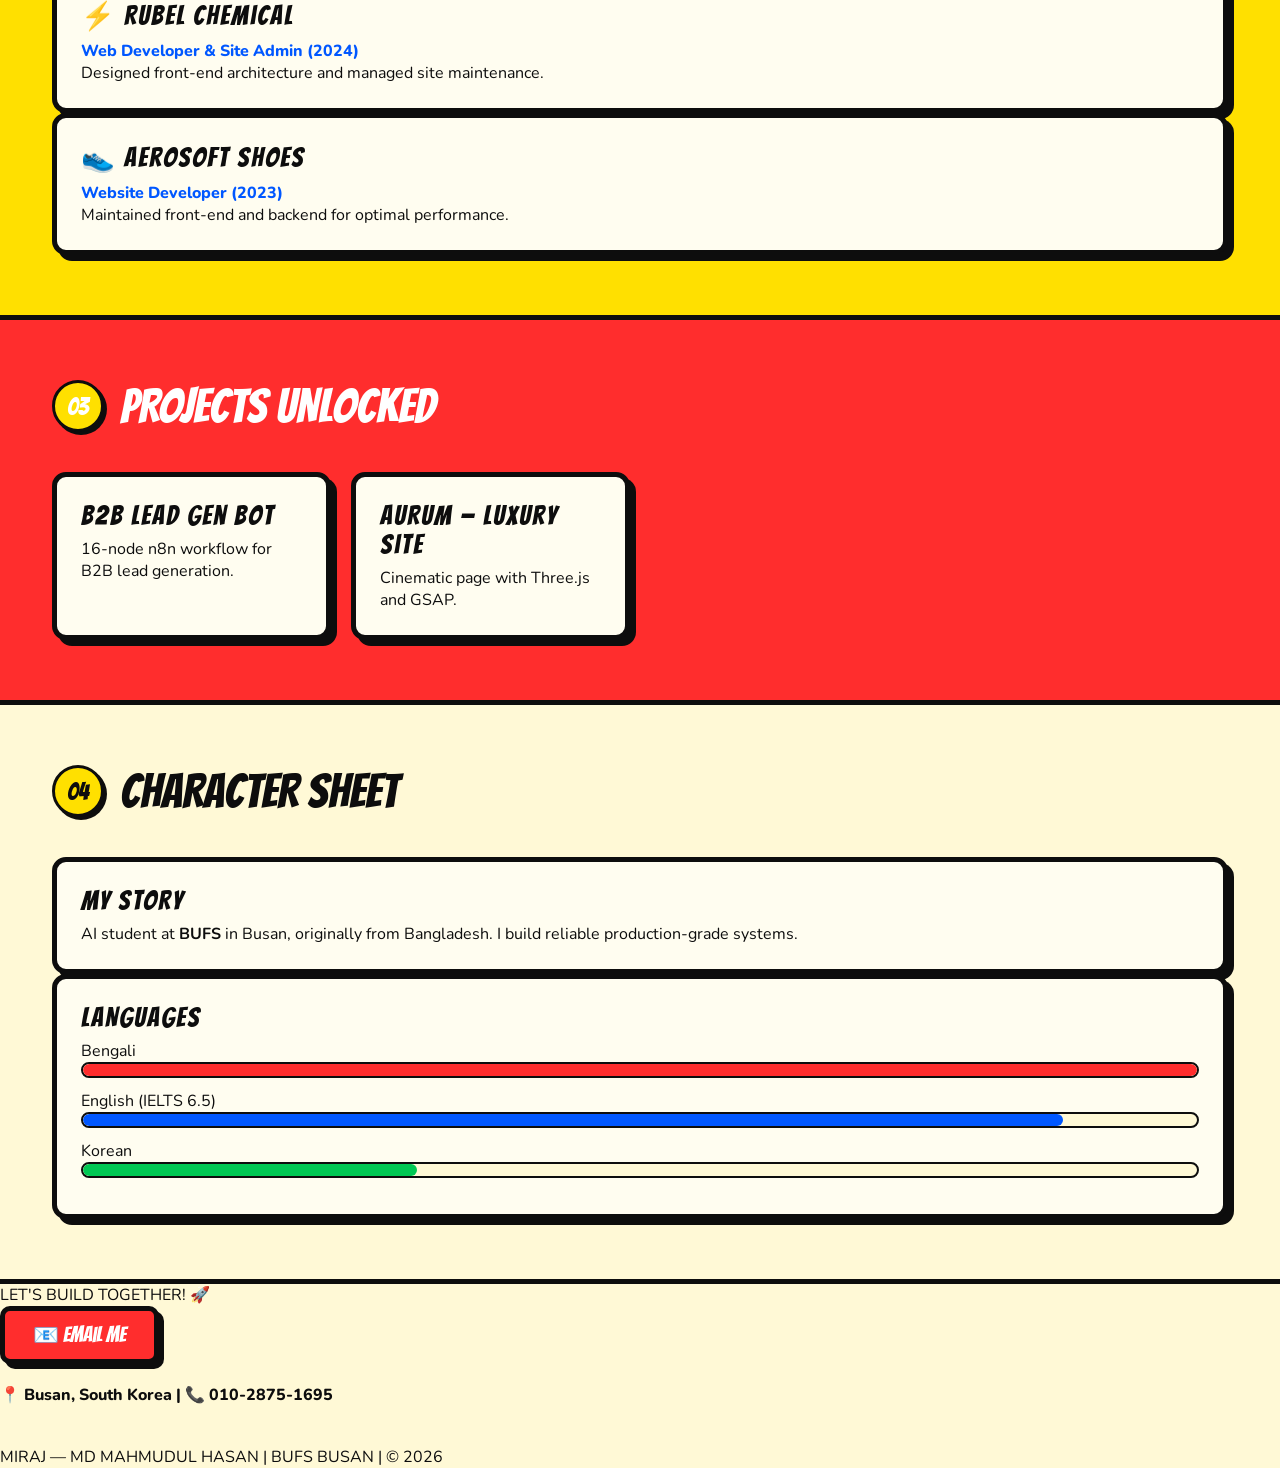
==== commit 568d34f5: "Update index.html" ====
--- a/index.html
+++ b/index.html
@@ -12,475 +12,98 @@
 
   <style>
     :root {
-      --yellow: #FFE000;
-      --red: #FF2D2D;
-      --blue: #0057FF;
-      --ink: #0D0D0D;
-      --white: #FFFDF0;
-      --cream: #FFF9D6;
-      --green: #00C853;
-      --border: 3px solid var(--ink);
-      --border-thick: 5px solid var(--ink);
-      --shadow: 4px 4px 0px var(--ink);
-      --shadow-big: 6px 6px 0px var(--ink);
-      --radius: 12px;
+      --yellow: #FFE000; --red: #FF2D2D; --blue: #0057FF; --ink: #0D0D0D;
+      --white: #FFFDF0; --cream: #FFF9D6; --green: #00C853;
+      --border: 3px solid var(--ink); --border-thick: 5px solid var(--ink);
+      --shadow: 4px 4px 0px var(--ink); --shadow-big: 6px 6px 0px var(--ink);
     }
     *, *::before, *::after { box-sizing: border-box; margin: 0; padding: 0; }
     html { scroll-behavior: smooth; }
     body { font-family: 'Nunito', sans-serif; background: var(--cream); color: var(--ink); overflow-x: hidden; }
-
-    body::before {
-      content: '';
-      position: fixed; inset: 0;
-      background-image: radial-gradient(circle, rgba(0,0,0,0.07) 1px, transparent 1px);
-      background-size: 20px 20px;
-      pointer-events: none; z-index: 0;
-    }
-
-    .stripe-bar {
-      background: repeating-linear-gradient(-45deg, var(--yellow), var(--yellow) 10px, var(--ink) 10px, var(--ink) 14px);
-      height: 12px; width: 100%;
-    }
+    body::before { content: ''; position: fixed; inset: 0; background-image: radial-gradient(circle, rgba(0,0,0,0.07) 1px, transparent 1px); background-size: 20px 20px; pointer-events: none; z-index: 0; }
+    .stripe-bar { background: repeating-linear-gradient(-45deg, var(--yellow), var(--yellow) 10px, var(--ink) 10px, var(--ink) 14px); height: 12px; width: 100%; }
 
     /* NAV */
-    nav {
-      position: sticky; top: 0; z-index: 100;
-      background: var(--yellow); border-bottom: var(--border-thick);
-      display: flex; align-items: center; justify-content: space-between;
-      padding: 0 32px; height: 66px;
-      box-shadow: 0 5px 0 var(--ink);
-    }
-    .nav-logo {
-      font-family: 'Bangers', cursive; font-size: 2.2rem; letter-spacing: 3px;
-      color: var(--ink); text-decoration: none; display: flex; align-items: center; gap: 10px;
-    }
-    .nav-logo .badge {
-      background: var(--red); color: var(--white); border: 2px solid var(--ink);
-      border-radius: 6px; padding: 2px 10px; font-size: 0.9rem; transform: rotate(-3deg);
-      box-shadow: 2px 2px 0 var(--ink);
-    }
+    nav { position: sticky; top: 0; z-index: 100; background: var(--yellow); border-bottom: var(--border-thick); display: flex; align-items: center; justify-content: space-between; padding: 0 32px; height: 66px; box-shadow: 0 5px 0 var(--ink); }
+    .nav-logo { font-family: 'Bangers', cursive; font-size: 2.2rem; letter-spacing: 3px; color: var(--ink); text-decoration: none; display: flex; align-items: center; gap: 10px; }
+    .nav-logo .badge { background: var(--red); color: var(--white); border: 2px solid var(--ink); border-radius: 6px; padding: 2px 10px; font-size: 0.9rem; transform: rotate(-3deg); box-shadow: 2px 2px 0 var(--ink); }
     .nav-links { display: flex; gap: 4px; list-style: none; }
-    .nav-links a {
-      font-family: 'Bangers', cursive; font-size: 1.15rem; letter-spacing: 1px;
-      text-decoration: none; color: var(--ink); padding: 7px 16px;
-      border: 2px solid transparent; border-radius: 8px; transition: all 0.15s;
-    }
+    .nav-links a { font-family: 'Bangers', cursive; font-size: 1.15rem; text-decoration: none; color: var(--ink); padding: 7px 16px; border-radius: 8px; transition: 0.15s; }
     .nav-links a:hover { background: var(--ink); color: var(--yellow); transform: translateY(-2px); }
-    .nav-hire {
-      font-family: 'Bangers', cursive; font-size: 1.1rem; letter-spacing: 2px;
-      background: var(--red); color: var(--white); border: 2px solid var(--ink);
-      box-shadow: 3px 3px 0 var(--ink); padding: 8px 20px; border-radius: 8px;
-      text-decoration: none; transition: all 0.15s; cursor: pointer;
-    }
-    .nav-hire:hover { transform: translate(-2px,-2px); box-shadow: 5px 5px 0 var(--ink); }
+    .nav-hire { font-family: 'Bangers', cursive; font-size: 1.1rem; background: var(--red); color: var(--white); border: 2px solid var(--ink); box-shadow: 3px 3px 0 var(--ink); padding: 8px 20px; border-radius: 8px; text-decoration: none; cursor: pointer; }
 
     /* HERO */
-    .hero {
-      position: relative; z-index: 1;
-      display: grid; grid-template-columns: 1fr 380px; min-height: 88vh;
-      border-bottom: var(--border-thick);
-    }
-    .hero-left {
-      background: var(--white); border-right: var(--border-thick);
-      padding: 50px 52px; display: flex; flex-direction: column;
-      justify-content: center; position: relative; overflow: hidden;
-    }
-    .hero-left::after {
-      content: ''; position: absolute; bottom: -40px; left: -40px;
-      width: 250px; height: 250px; background: var(--yellow);
-      border-radius: 50%; border: var(--border-thick); opacity: 0.25; z-index: 0;
-    }
-    .hero-left > * { position: relative; z-index: 1; }
-
-    .status-pill {
-      display: inline-flex; align-items: center; gap: 8px;
-      background: var(--green); color: var(--white);
-      border: 2px solid var(--ink); border-radius: 30px;
-      padding: 6px 18px; font-size: 0.85rem; font-weight: 800;
-      box-shadow: var(--shadow); margin-bottom: 22px; width: fit-content;
-      animation: pulse-pill 2s ease-in-out infinite;
-    }
+    .hero { display: grid; grid-template-columns: 1fr 380px; min-height: 88vh; border-bottom: var(--border-thick); position: relative; z-index: 1; }
+    .hero-left { background: var(--white); border-right: var(--border-thick); padding: 50px 52px; display: flex; flex-direction: column; justify-content: center; position: relative; overflow: hidden; }
+    .status-pill { display: inline-flex; align-items: center; gap: 8px; background: var(--green); color: var(--white); border: 2px solid var(--ink); border-radius: 30px; padding: 6px 18px; font-size: 0.85rem; font-weight: 800; box-shadow: var(--shadow); margin-bottom: 22px; width: fit-content; animation: pulse-pill 2s infinite; }
     @keyframes pulse-pill { 0%,100%{transform:scale(1)} 50%{transform:scale(1.04)} }
-    .status-pill .dot {
-      width: 8px; height: 8px; background: var(--white);
-      border-radius: 50%; animation: blink 1s step-end infinite;
-    }
-    @keyframes blink { 0%,100%{opacity:1} 50%{opacity:0} }
-
-    .hero-title {
-      font-family: 'Bangers', cursive;
-      font-size: clamp(3.5rem, 7vw, 6.5rem);
-      line-height: 0.93; letter-spacing: 2px; color: var(--ink); margin-bottom: 10px;
-    }
-    .hero-title .red-stroke { color: var(--red); -webkit-text-stroke: 2px var(--ink); display: block; }
-    .hero-title .blue-stroke { color: var(--blue); -webkit-text-stroke: 2px var(--ink); }
-
-    .hero-sub {
-      font-size: 1.05rem; font-weight: 700; margin: 22px 0 30px;
-      line-height: 1.65; max-width: 530px;
-    }
-
+    .hero-title { font-family: 'Bangers', cursive; font-size: clamp(3.5rem, 7vw, 6.5rem); line-height: 0.93; }
+    .red-stroke { color: var(--red); -webkit-text-stroke: 2px var(--ink); display: block; }
+    .blue-stroke { color: var(--blue); -webkit-text-stroke: 2px var(--ink); }
+    .hero-sub { font-size: 1.05rem; font-weight: 700; margin: 22px 0 30px; line-height: 1.65; max-width: 530px; }
     .chips { display: flex; flex-wrap: wrap; gap: 10px; margin-bottom: 34px; }
-    .chip {
-      font-family: 'Bangers', cursive; font-size: 1rem; letter-spacing: 1px;
-      padding: 6px 16px; border: 2px solid var(--ink); border-radius: 8px;
-      box-shadow: var(--shadow); transition: transform 0.15s, box-shadow 0.15s;
-    }
-    .chip:hover { transform: translate(-2px,-2px); box-shadow: var(--shadow-big); }
-    .chip-r { background: var(--red); color: var(--white); }
-    .chip-b { background: var(--blue); color: var(--white); }
-    .chip-y { background: var(--yellow); }
-    .chip-g { background: var(--green); color: var(--white); }
-    .chip-w { background: var(--white); }
-
-    .cta-row { display: flex; gap: 14px; flex-wrap: wrap; }
-
-    .btn {
-      font-family: 'Bangers', cursive; font-size: 1.3rem; letter-spacing: 2px;
-      padding: 12px 28px; border: var(--border-thick); border-radius: 10px;
-      text-decoration: none; cursor: pointer; transition: all 0.15s;
-      display: inline-flex; align-items: center; gap: 8px;
-    }
-    .btn-red { background: var(--red); color: var(--white); box-shadow: 5px 5px 0 var(--ink); }
-    .btn-red:hover { transform: translate(-3px,-3px); box-shadow: 8px 8px 0 var(--ink); }
-    .btn-yellow { background: var(--yellow); color: var(--ink); box-shadow: 5px 5px 0 var(--ink); }
-    .btn-yellow:hover { transform: translate(-3px,-3px); box-shadow: 8px 8px 0 var(--ink); }
-    .btn-blue { background: var(--blue); color: var(--white); box-shadow: 5px 5px 0 var(--ink); }
-    .btn-blue:hover { transform: translate(-3px,-3px); box-shadow: 8px 8px 0 var(--ink); }
-    .btn-ink { background: var(--ink); color: var(--yellow); box-shadow: 5px 5px 0 var(--yellow); }
-    .btn-ink:hover { transform: translate(-3px,-3px); box-shadow: 8px 8px 0 var(--yellow); }
-
-    .hero-contact {
-      margin-top: 20px; font-size: 0.82rem; font-weight: 700; color: #555;
-    }
-    .hero-contact a { color: var(--blue); }
+    .chip { font-family: 'Bangers', cursive; font-size: 1rem; padding: 6px 16px; border: 2px solid var(--ink); border-radius: 8px; box-shadow: var(--shadow); transition: 0.15s; }
+    .chip-r { background: var(--red); color: white; } .chip-b { background: var(--blue); color: white; } .chip-y { background: var(--yellow); } .chip-g { background: var(--green); color: white; }
+    .btn { font-family: 'Bangers', cursive; font-size: 1.3rem; padding: 12px 28px; border: var(--border-thick); border-radius: 10px; text-decoration: none; box-shadow: 5px 5px 0 var(--ink); transition: 0.15s; display: inline-flex; align-items: center; gap: 8px; }
+    .btn-red { background: var(--red); color: white; } .btn-yellow { background: var(--yellow); } .btn-blue { background: var(--blue); color: white; }
+    .btn:hover { transform: translate(-3px,-3px); box-shadow: 8px 8px 0 var(--ink); }
 
     /* HERO RIGHT */
-    .hero-right {
-      background: var(--yellow); display: flex; flex-direction: column;
-      align-items: center; justify-content: center;
-      padding: 32px 24px; gap: 22px; position: relative;
-    }
-    .pow {
-      font-family: 'Bangers', cursive; position: absolute; z-index: 2;
-      border: 3px solid var(--ink); box-shadow: 3px 3px 0 var(--ink);
-    }
-    .pow-1 {
-      top: 18px; right: 16px; background: var(--red); color: var(--white);
-      padding: 10px 18px; border-radius: 50%; font-size: 2rem; letter-spacing: 2px;
-      animation: wobble 2.5s ease-in-out infinite;
-    }
-    .pow-2 {
-      bottom: 26px; left: 10px; background: var(--blue); color: var(--white);
-      padding: 7px 14px; border-radius: 8px; font-size: 1.3rem; letter-spacing: 1px;
-      transform: rotate(-5deg); animation: wobble2 3s ease-in-out infinite;
-    }
-    .pow-3 {
-      top: 50%; right: 10px; background: var(--green); color: var(--white);
-      padding: 5px 12px; border-radius: 6px; font-size: 1rem; letter-spacing: 1px;
-      transform: rotate(4deg) translateY(-50%); animation: wobble 3.5s ease-in-out infinite;
-    }
+    .hero-right { background: var(--yellow); display: flex; flex-direction: column; align-items: center; justify-content: center; padding: 32px 24px; gap: 22px; position: relative; }
+    .pow { font-family: 'Bangers', cursive; position: absolute; border: 3px solid var(--ink); box-shadow: 3px 3px 0 var(--ink); animation: wobble 3s infinite; }
+    .pow-1 { top: 18px; right: 16px; background: var(--red); color: white; padding: 10px 18px; border-radius: 50%; font-size: 2rem; }
     @keyframes wobble { 0%,100%{transform:rotate(-3deg) scale(1)} 50%{transform:rotate(3deg) scale(1.06)} }
-    @keyframes wobble2 { 0%,100%{transform:rotate(-6deg) scale(1)} 50%{transform:rotate(2deg) scale(1.05)} }
-
-    .profile-frame {
-      width: 210px; height: 260px; border: var(--border-thick); border-radius: 16px;
-      overflow: hidden; box-shadow: 8px 8px 0 var(--ink); background: var(--white); flex-shrink: 0;
-    }
-    .profile-frame img { width: 100%; height: 100%; object-fit: cover; object-position: top center; }
-    .profile-fallback {
-      width: 100%; height: 100%; background: var(--blue);
-      display: flex; align-items: center; justify-content: center;
-      font-family: 'Bangers', cursive; font-size: 5rem; color: var(--white); letter-spacing: 4px;
-    }
-
-    .stat-card {
-      background: var(--white); border: var(--border-thick); border-radius: 14px;
-      padding: 16px 20px; box-shadow: 5px 5px 0 var(--ink); width: 100%;
-    }
-    .stat-card-title {
-      font-family: 'Bangers', cursive; font-size: 1.1rem; letter-spacing: 2px;
-      margin-bottom: 10px; border-bottom: 2px solid var(--ink); padding-bottom: 6px;
-    }
-    .stat-row {
-      display: flex; justify-content: space-between; align-items: center;
-      font-size: 0.82rem; font-weight: 800; margin-bottom: 6px;
-    }
-    .stat-row .label { color: #666; }
-    .stat-row .val { color: var(--ink); }
-
-    /* TICKER */
-    .ticker-wrap {
-      background: var(--ink); height: 58px; overflow: hidden;
-      display: flex; align-items: center; border-top: 3px solid var(--ink);
-    }
-    .ticker-inner {
-      white-space: nowrap; display: inline-block;
-      animation: ticker 20s linear infinite;
-      font-family: 'Bangers', cursive; font-size: 1.4rem;
-      letter-spacing: 4px; color: var(--yellow);
-    }
+    .profile-frame { width: 210px; height: 260px; border: var(--border-thick); border-radius: 16px; overflow: hidden; box-shadow: 8px 8px 0 var(--ink); background: var(--white); }
+    .profile-frame img { width: 100%; height: 100%; object-fit: cover; }
+    .stat-card { background: var(--white); border: var(--border-thick); border-radius: 14px; padding: 16px 20px; box-shadow: 5px 5px 0 var(--ink); width: 100%; }
+    .stat-card-title { font-family: 'Bangers', cursive; font-size: 1.1rem; border-bottom: 2px solid var(--ink); margin-bottom: 10px; padding-bottom: 6px; }
+    .stat-row { display: flex; justify-content: space-between; font-size: 0.82rem; font-weight: 800; margin-bottom: 6px; }
+
+    /* TICKER & SECTIONS */
+    .ticker-wrap { background: var(--ink); height: 58px; overflow: hidden; display: flex; align-items: center; }
+    .ticker-inner { white-space: nowrap; animation: ticker 20s linear infinite; font-family: 'Bangers'; font-size: 1.4rem; color: var(--yellow); letter-spacing: 4px; }
     @keyframes ticker { from{transform:translateX(0)} to{transform:translateX(-50%)} }
-
-    /* SECTIONS */
-    .section { position: relative; z-index: 1; padding: 60px 52px; }
-    .section-title {
-      font-family: 'Bangers', cursive; font-size: 3rem; letter-spacing: 4px;
-      margin-bottom: 40px; display: flex; align-items: center; gap: 16px;
-    }
-    .num-badge {
-      background: var(--yellow); border: 3px solid var(--ink); border-radius: 50%;
-      width: 52px; height: 52px; display: flex; align-items: center; justify-content: center;
-      font-size: 1.5rem; box-shadow: 3px 3px 0 var(--ink); flex-shrink: 0;
-    }
-    .sec-label {
-      background: var(--ink); color: var(--yellow); padding: 4px 18px; border-radius: 6px;
-      font-size: 0.82rem; letter-spacing: 2px; font-family: 'Nunito', sans-serif;
-      font-weight: 900; text-transform: uppercase;
-    }
-
-    /* STATS ROW */
-    .stats-row {
-      display: grid; grid-template-columns: repeat(4, 1fr);
-      border: var(--border-thick); border-radius: 14px; overflow: hidden;
-      box-shadow: var(--shadow-big); margin-bottom: 0;
-    }
-    .stat-box {
-      background: var(--white); border-right: var(--border-thick);
-      padding: 28px 16px; text-align: center; transition: background 0.15s;
-    }
+    .section { padding: 60px 52px; border-bottom: var(--border-thick); }
+    .section-title { font-family: 'Bangers'; font-size: 3rem; margin-bottom: 40px; display: flex; align-items: center; gap: 16px; }
+    .num-badge { background: var(--yellow); border: 3px solid var(--ink); border-radius: 50%; width: 52px; height: 52px; display: flex; align-items: center; justify-content: center; font-size: 1.5rem; box-shadow: 3px 3px 0 var(--ink); }
+    .stats-row { display: grid; grid-template-columns: repeat(4, 1fr); border: var(--border-thick); border-radius: 14px; overflow: hidden; box-shadow: var(--shadow-big); }
+    .stat-box { background: var(--white); border-right: var(--border-thick); padding: 28px 16px; text-align: center; }
     .stat-box:last-child { border-right: none; }
-    .stat-box:hover { background: var(--yellow); }
-    .big-num { font-family: 'Bangers', cursive; font-size: 4.5rem; line-height: 1; display: block; }
-    .big-lbl { font-size: 0.78rem; font-weight: 800; color: #666; text-transform: uppercase; letter-spacing: 1px; }
-
-    /* SKILLS */
-    #skills { background: var(--white); border-top: var(--border-thick); border-bottom: var(--border-thick); }
-    .skills-grid { display: grid; grid-template-columns: repeat(auto-fill, minmax(260px, 1fr)); gap: 20px; }
-    .skill-card {
-      background: var(--cream); border: var(--border-thick); border-radius: 14px;
-      padding: 24px; box-shadow: var(--shadow-big); transition: transform 0.18s, box-shadow 0.18s;
-    }
-    .skill-card:hover { transform: translate(-4px,-4px); box-shadow: 10px 10px 0 var(--ink); }
-    .sc-red { background: var(--red); color: var(--white); }
-    .sc-blue { background: var(--blue); color: var(--white); }
-    .sc-yellow { background: var(--yellow); }
-    .sc-green { background: var(--green); color: var(--white); }
-    .sc-ink { background: var(--ink); color: var(--white); }
-    .skill-icon { font-size: 2.4rem; margin-bottom: 12px; display: block; }
-    .skill-title { font-family: 'Bangers', cursive; font-size: 1.7rem; letter-spacing: 2px; margin-bottom: 8px; }
-    .skill-desc { font-size: 0.85rem; font-weight: 600; line-height: 1.55; opacity: 0.9; margin-bottom: 14px; }
-    .skill-tags { display: flex; flex-wrap: wrap; gap: 6px; }
-    .skill-tag {
-      background: rgba(0,0,0,0.14); color: inherit; border: 1.5px solid currentColor;
-      border-radius: 6px; padding: 3px 10px; font-size: 0.74rem; font-weight: 800;
-    }
-    .sc-yellow .skill-tag { background: rgba(0,0,0,0.07); }
-
-    /* EXPERIENCE */
-    #experience { background: var(--yellow); border-bottom: var(--border-thick); }
-    .exp-list { display: flex; flex-direction: column; gap: 24px; }
-    .exp-card {
-      background: var(--white); border: var(--border-thick); border-radius: 14px;
-      padding: 28px 32px; box-shadow: var(--shadow-big);
-      display: grid; grid-template-columns: 170px 1fr; gap: 24px; align-items: start;
-      transition: transform 0.18s, box-shadow 0.18s;
-    }
-    .exp-card:hover { transform: translate(-3px,-3px); box-shadow: 9px 9px 0 var(--ink); }
-    .exp-date { font-family: 'Bangers', cursive; font-size: 1rem; letter-spacing: 1px; text-align: center; }
-    .exp-period {
-      background: var(--ink); color: var(--yellow); padding: 8px 10px;
-      border-radius: 8px; display: block; margin-bottom: 8px; line-height: 1.3;
-    }
-    .exp-dur { font-family: 'Nunito', sans-serif; font-size: 0.78rem; font-weight: 800; color: #666; }
-    .exp-type {
-      display: inline-block; padding: 3px 12px; border-radius: 20px;
-      font-size: 0.74rem; font-weight: 800; border: 2px solid var(--ink); margin-top: 8px;
-    }
-    .t-full { background: var(--blue); color: var(--white); }
-    .t-part { background: var(--green); color: var(--white); }
-    .t-free { background: var(--red); color: var(--white); }
-    .exp-company { font-family: 'Bangers', cursive; font-size: 1.9rem; letter-spacing: 2px; }
-    .exp-role { font-size: 0.95rem; font-weight: 800; color: var(--blue); margin-bottom: 12px; }
-    .exp-desc { font-size: 0.88rem; font-weight: 600; line-height: 1.65; color: #444; }
-    .aw { /* action word */
-      display: inline-block; font-family: 'Bangers', cursive; font-size: 0.95rem; letter-spacing: 1px;
-      padding: 4px 14px; border: 2px solid var(--ink); border-radius: 6px;
-      box-shadow: 2px 2px 0 var(--ink); margin: 4px 4px 0 0; transform: rotate(-1.5deg);
-    }
-
-    /* PROJECTS */
-    #projects { background: var(--red); border-bottom: var(--border-thick); }
-    #projects .section-title { color: var(--white); }
-    #projects .num-badge { background: var(--yellow); }
-    .projects-grid { display: grid; grid-template-columns: repeat(auto-fill, minmax(280px, 1fr)); gap: 20px; }
-    .project-card {
-      background: var(--white); border: 3px solid var(--ink); border-radius: 14px;
-      padding: 26px; box-shadow: 6px 6px 0 var(--ink); transition: transform 0.18s, box-shadow 0.18s;
-    }
-    .project-card:hover { transform: translate(-4px,-4px); box-shadow: 10px 10px 0 var(--ink); }
-    .project-icon { font-size: 2.4rem; margin-bottom: 10px; }
-    .project-title { font-family: 'Bangers', cursive; font-size: 1.6rem; letter-spacing: 2px; margin-bottom: 8px; }
-    .project-desc { font-size: 0.85rem; font-weight: 600; line-height: 1.6; color: #444; margin-bottom: 14px; }
-    .project-tags { display: flex; flex-wrap: wrap; gap: 6px; }
-    .project-tag {
-      background: var(--yellow); border: 2px solid var(--ink);
-      border-radius: 6px; padding: 3px 10px; font-size: 0.74rem; font-weight: 800;
-    }
-
-    /* ABOUT */
-    #about { background: var(--cream); border-bottom: var(--border-thick); }
-    .about-grid { display: grid; grid-template-columns: 1fr 1fr 1fr; gap: 20px; }
-    .about-card {
-      background: var(--white); border: var(--border-thick); border-radius: 14px;
-      padding: 24px; box-shadow: var(--shadow-big); transition: transform 0.18s, box-shadow 0.18s;
-    }
-    .about-card:hover { transform: translate(-3px,-3px); box-shadow: 9px 9px 0 var(--ink); }
-    .span2 { grid-column: span 2; }
-    .about-icon { font-size: 2.2rem; margin-bottom: 10px; }
-    .about-title { font-family: 'Bangers', cursive; font-size: 1.5rem; letter-spacing: 2px; margin-bottom: 10px; }
-    .about-body { font-size: 0.9rem; font-weight: 600; line-height: 1.7; color: #333; }
-    .lang-list { display: flex; flex-direction: column; gap: 12px; }
-    .lang-name { display: flex; justify-content: space-between; font-size: 0.88rem; font-weight: 800; margin-bottom: 5px; }
-    .lang-bar { height: 16px; background: var(--cream); border: 2px solid var(--ink); border-radius: 20px; overflow: hidden; }
-    .lang-fill { height: 100%; border-radius: 20px; transition: width 1.4s ease; }
-    .lf-n { background: var(--red); }
-    .lf-f { background: var(--blue); }
-    .lf-b { background: var(--green); }
-    .str-list { list-style: none; display: flex; flex-direction: column; gap: 10px; }
-    .str-list li { font-size: 0.88rem; font-weight: 700; }
-    .str-list li span { font-weight: 900; }
-
-    /* CERTS */
-    #certs { background: var(--blue); border-bottom: var(--border-thick); }
-    #certs .section-title { color: var(--white); }
-    #certs .num-badge { background: var(--yellow); }
-    .cert-grid { display: grid; grid-template-columns: repeat(auto-fill, minmax(240px, 1fr)); gap: 18px; }
-    .cert-card {
-      background: var(--white); border: 3px solid var(--white); border-radius: 14px;
-      padding: 24px; box-shadow: 5px 5px 0 rgba(0,0,0,0.25); transition: transform 0.18s, box-shadow 0.18s;
-    }
-    .cert-card:hover { transform: translate(-3px,-3px); box-shadow: 8px 8px 0 rgba(0,0,0,0.25); }
-    .cert-icon { font-size: 2.6rem; margin-bottom: 10px; }
-    .cert-title { font-family: 'Bangers', cursive; font-size: 1.5rem; letter-spacing: 1px; margin-bottom: 4px; }
-    .cert-org { font-size: 0.82rem; font-weight: 700; color: #666; margin-bottom: 3px; }
-    .cert-date { font-size: 0.78rem; font-weight: 700; color: #999; }
-    .cert-badge {
-      display: inline-block; background: var(--yellow); border: 2px solid var(--ink);
-      border-radius: 6px; padding: 2px 12px; font-size: 0.85rem; font-weight: 900; margin-top: 8px;
-    }
-
-    /* CONTACT */
-    #contact { background: var(--ink); border-bottom: var(--border-thick); color: var(--white); }
-    #contact .section-title { color: var(--white); justify-content: center; }
-    #contact .num-badge { background: var(--yellow); }
-    .contact-bubble {
-      background: var(--yellow); color: var(--ink); border: var(--border-thick);
-      border-radius: 24px; padding: 42px 52px; box-shadow: 8px 8px 0 rgba(255,224,0,0.25);
-      max-width: 720px; margin: 0 auto 50px; position: relative; text-align: center;
-    }
-    .contact-h { font-family: 'Bangers', cursive; font-size: 2.8rem; letter-spacing: 3px; margin-bottom: 10px; }
-    .contact-sub { font-size: 1rem; font-weight: 700; color: #333; margin-bottom: 30px; }
-    .contact-links { display: flex; flex-wrap: wrap; justify-content: center; gap: 14px; }
-    .contact-meta { margin-top: 24px; font-size: 0.83rem; font-weight: 700; color: #555; }
-    .bubble-tail {
-      position: absolute; bottom: -24px; left: 50%; transform: translateX(-50%);
-      width: 0; height: 0; border-left: 22px solid transparent; border-right: 22px solid transparent; border-top: 24px solid var(--ink);
-    }
-    .bubble-tail-inner {
-      position: absolute; bottom: -19px; left: 50%; transform: translateX(-50%);
-      width: 0; height: 0; border-left: 17px solid transparent; border-right: 17px solid transparent; border-top: 20px solid var(--yellow);
-    }
-
-    /* FOOTER */
-    footer {
-      background: var(--ink); color: var(--cream); text-align: center;
-      padding: 26px; font-family: 'Bangers', cursive; font-size: 1.1rem;
-      letter-spacing: 2px; border-top: 3px solid var(--yellow);
-    }
-    footer span { color: var(--yellow); }
-
-    /* FLOAT BTN */
-    .float-btn {
-      position: fixed; bottom: 28px; right: 28px; z-index: 999;
-      background: var(--red); color: var(--white); border: var(--border-thick);
-      border-radius: 50%; width: 72px; height: 72px;
-      display: flex; align-items: center; justify-content: center;
-      font-family: 'Bangers', cursive; font-size: 0.75rem; letter-spacing: 1px;
-      text-align: center; line-height: 1.2; box-shadow: 4px 4px 0 var(--ink);
-      text-decoration: none; animation: floatanim 3s ease-in-out infinite; cursor: pointer;
-    }
-    @keyframes floatanim { 0%,100%{transform:translateY(0)} 50%{transform:translateY(-8px)} }
-
-    /* ANIMATIONS */
-    .reveal { opacity: 0; transform: translateY(28px); transition: opacity 0.5s ease, transform 0.5s ease; }
-    .reveal.visible { opacity: 1; transform: translateY(0); }
-
-    /* MOBILE */
-    @media (max-width: 900px) {
-      .hero { grid-template-columns: 1fr; min-height: auto; }
-      .hero-left { padding: 36px 24px; border-right: none; border-bottom: var(--border-thick); }
-      .hero-right { display: none; }
-      .section { padding: 36px 24px; }
-      .section-title { font-size: 2.2rem; }
-      .about-grid { grid-template-columns: 1fr; }
-      .span2 { grid-column: span 1; }
-      .exp-card { grid-template-columns: 1fr; }
-      .stats-row { grid-template-columns: 1fr 1fr; }
-      .stat-box:nth-child(2) { border-right: none; }
-      .stat-box:nth-child(3) { border-right: var(--border-thick); border-top: var(--border-thick); }
-      .stat-box:last-child { border-top: var(--border-thick); }
-      .nav-links { display: none; }
-      .hero-title { font-size: 3.2rem; }
-    }
-
-    /* ═══════════════════════════════════════════
-       CAT AI BOT STYLES (INTEGRATED)
-    ═══════════════════════════════════════════ */
-    .vr-robot {
-      position: fixed; bottom: 110px; right: 28px; z-index: 1000;
-      background: white; border: var(--border-thick); border-radius: 50%;
-      width: 70px; height: 70px; cursor: pointer; box-shadow: var(--shadow);
-      display: flex; align-items: center; justify-content: center; transition: 0.2s;
-    }
-    .vr-robot:hover { transform: scale(1.1); }
-    .vr-badge {
-      position: absolute; top: -5px; right: -5px; background: var(--red);
-      color: white; font-size: 10px; padding: 2px 6px; border-radius: 10px;
-      border: 2px solid var(--ink); font-weight: 900;
-    }
-    .vr-pop {
-      position: fixed; bottom: 190px; right: 28px; z-index: 1000;
-      background: white; border: var(--border-thick); padding: 15px;
-      border-radius: 15px; box-shadow: var(--shadow-big); display: none;
-    }
+    .big-num { font-family: 'Bangers'; font-size: 4.5rem; line-height: 1; }
+
+    /* CARDS */
+    .skills-grid, .projects-grid { display: grid; grid-template-columns: repeat(auto-fill, minmax(260px, 1fr)); gap: 20px; }
+    .skill-card, .project-card, .exp-card, .about-card, .cert-card { background: var(--white); border: var(--border-thick); border-radius: 14px; padding: 24px; box-shadow: var(--shadow-big); transition: 0.18s; }
+    .skill-card:hover, .project-card:hover, .exp-card:hover { transform: translate(-4px,-4px); box-shadow: 10px 10px 0 var(--ink); }
+    .skill-title, .project-title, .exp-company, .about-title, .cert-title { font-family: 'Bangers'; font-size: 1.7rem; margin-bottom: 8px; letter-spacing: 2px; }
+    .skill-tag, .project-tag { background: var(--yellow); border: 2px solid var(--ink); border-radius: 6px; padding: 3px 10px; font-size: 0.74rem; font-weight: 800; }
+    
+    /* ABOUT BARS */
+    .lang-bar { height: 16px; background: var(--cream); border: 2px solid var(--ink); border-radius: 20px; overflow: hidden; margin-bottom: 12px; }
+    .lang-fill { height: 100%; border-radius: 20px; }
+    .lf-n { background: var(--red); } .lf-f { background: var(--blue); } .lf-b { background: var(--green); }
+
+    /* CAT BOT UI (FIXED OVERLAP) */
+    .vr-robot { position: fixed; bottom: 120px; right: 28px; z-index: 1000; background: white; border: var(--border-thick); border-radius: 50%; width: 70px; height: 70px; cursor: pointer; display: flex; align-items: center; justify-content: center; box-shadow: var(--shadow); }
+    .vr-badge { position: absolute; top: -5px; right: -5px; background: var(--red); color: white; padding: 2px 6px; border-radius: 10px; border: 2px solid var(--ink); font-weight: 900; font-size: 10px; }
+    .vr-pop { position: fixed; bottom: 200px; right: 28px; background: white; border: var(--border-thick); padding: 15px; border-radius: 15px; z-index: 1000; box-shadow: var(--shadow-big); display: none; }
     .vr-pop.is-show { display: block; }
-    .vr-panel {
-      position: fixed; inset: 0; background: rgba(0,0,0,0.6); z-index: 2000;
-      display: none; align-items: center; justify-content: center;
-    }
+    .vr-panel { position: fixed; inset: 0; background: rgba(0,0,0,0.6); z-index: 2000; display: none; align-items: center; justify-content: center; }
     .vr-panel.is-open { display: flex; }
-    .vr-panel-card {
-      background: white; border: var(--border-thick); width: 380px; max-width: 90vw;
-      border-radius: 20px; padding: 20px; box-shadow: var(--shadow-big);
-    }
-    .vr-panel-head { display: flex; justify-content: space-between; align-items: center; border-bottom: 2px solid var(--ink); padding-bottom: 10px; }
-    .vr-title { font-family: 'Bangers'; font-size: 1.5rem; letter-spacing: 1px; }
-    .vr-log {
-      height: 250px; overflow-y: auto; border: 2px solid var(--ink);
-      margin: 10px 0; padding: 10px; background: var(--cream);
-      display: flex; flex-direction: column; gap: 10px;
-    }
+    .vr-panel-card { background: white; border: 4px solid var(--ink); width: 400px; max-width: 90vw; border-radius: 20px; padding: 20px; box-shadow: 12px 12px 0 var(--ink); }
+    .vr-log { height: 250px; overflow-y: auto; border: 2px solid var(--ink); margin: 10px 0; padding: 10px; background: var(--cream); display: flex; flex-direction: column; gap: 8px; }
     .vr-bubble { background: white; border: 2px solid var(--ink); padding: 8px 12px; border-radius: 12px; font-size: 14px; max-width: 85%; }
     .vr-bubble.me { background: var(--blue); color: white; align-self: flex-end; }
-    .vr-text-row { display: flex; gap: 8px; margin-top: 10px; }
-    .vr-text-in { flex: 1; border: 2px solid var(--ink); padding: 10px; border-radius: 10px; outline: none; }
+    
+    .float-btn { position: fixed; bottom: 28px; right: 28px; z-index: 999; background: var(--red); color: white; border: var(--border-thick); border-radius: 50%; width: 72px; height: 72px; display: flex; align-items: center; justify-content: center; font-family: 'Bangers'; text-align: center; box-shadow: var(--shadow); animation: float 3s infinite; text-decoration: none; }
+    @keyframes float { 0%,100%{transform:translateY(0)} 50%{transform:translateY(-8px)} }
+    .reveal { opacity: 0; transform: translateY(28px); transition: 0.5s ease; }
+    .reveal.visible { opacity: 1; transform: translateY(0); }
   </style>
 </head>
 <body>
 
 <div class="stripe-bar"></div>
-
 <nav>
   <a class="nav-logo" href="#hero">MIRAJ <span class="badge">HIRE ME</span></a>
   <ul class="nav-links">
@@ -495,122 +118,63 @@
 
 <section class="hero" id="hero">
   <div class="hero-left">
-    <div class="status-pill">
-      <span class="dot"></span>
-      ✅ ACTIVELY SEEKING INTERNSHIP — BUSAN, KOREA
-    </div>
-
-    <h1 class="hero-title">
-      MD MAHMUDUL<br/>
-      <span class="red-stroke">HASAN MIRAJ</span>
-      <span class="blue-stroke" style="font-size:55%;">— AI DEV</span>
-    </h1>
-
-    <p class="hero-sub">
-      I build <strong>AI automations</strong>, <strong>PHP/MySQL backends</strong>, and
-      <strong>cinematic web experiences</strong> that actually get used in real businesses.
-      Currently studying at <strong>BUFS, Busan</strong> on a D-2 Visa — legal to intern immediately.
-    </p>
-
+    <div class="status-pill"><span class="dot"></span> ✅ ACTIVELY SEEKING INTERNSHIP — BUSAN</div>
+    <h1 class="hero-title">MD MAHMUDUL<br/><span class="red-stroke">HASAN MIRAJ</span><span class="blue-stroke" style="font-size:55%;">— AI DEV</span></h1>
+    <p class="hero-sub">I build <strong>AI automations</strong> and <strong>cinematic web experiences</strong>. Currently studying at <strong>BUFS, Busan</strong> on a D-2 Visa — legal to intern immediately.</p>
     <div class="chips">
-      <span class="chip chip-r">⚡ AI Agents</span>
-      <span class="chip chip-b">🔧 n8n Workflows</span>
-      <span class="chip chip-y">🗄️ PHP & MySQL</span>
-      <span class="chip chip-g">🌐 Web Developer</span>
-      <span class="chip chip-w">💳 D-2 Visa ✓</span>
-      <span class="chip chip-y">📍 Busan Based</span>
-    </div>
-
+      <span class="chip chip-r">⚡ AI Agents</span><span class="chip chip-b">🔧 n8n Workflows</span><span class="chip chip-y">🗄️ PHP & MySQL</span><span class="chip chip-g">🌐 Web Developer</span>
+    </div>
     <div class="cta-row">
       <a class="btn btn-red" href="#contact">⚡ Hire Me Now</a>
       <a class="btn btn-yellow" href="#projects">🚀 See Projects</a>
-      <a class="btn btn-blue" href="https://www.linkedin.com/in/md-mahmudul-asan-miraj-748055394" target="_blank">💼 LinkedIn</a>
-    </div>
-
-    <p class="hero-contact" style="margin-top:20px;">
-      📧 <a href="mailto:mirajmdmahmudulhasan@gmail.com">mirajmdmahmudulhasan@gmail.com</a>
-      &nbsp;|&nbsp; 📞 010-2875-1695 &nbsp;|&nbsp;
-      🔗 <a href="https://mirajmahmudul.github.io" target="_blank">mirajmahmudul.github.io</a>
-    </p>
-  </div>
-
+    </div>
+  </div>
   <aside class="hero-right">
     <div class="pow pow-1">POW!</div>
-    <div class="pow pow-2">ZAP! 🔥</div>
-    <div class="pow pow-3">HIRE!</div>
-
     <div class="profile-frame">
-      <img src="profile-hero.png" alt="Miraj"
-           onerror="this.style.display='none';this.nextElementSibling.style.display='flex'" />
-      <div class="profile-fallback" style="display:none;">MM</div>
-    </div>
-
+      <img src="profile-hero.png" alt="Miraj" onerror="this.src='https://via.placeholder.com/210x260?text=MIRAJ'">
+    </div>
     <div class="stat-card">
       <div class="stat-card-title">⚡ QUICK STATS</div>
-      <div class="stat-row"><span class="label">University</span><span class="val">BUFS, Busan</span></div>
-      <div class="stat-row"><span class="label">Visa</span><span class="val">D-2 (Intern Ready ✓)</span></div>
-      <div class="stat-row"><span class="label">IELTS</span><span class="val">6.5 Band Score</span></div>
-      <div class="stat-row"><span class="label">Experience</span><span class="val">2+ Years</span></div>
-      <div class="stat-row"><span class="label">Languages</span><span class="val">EN / KO / BN / HI</span></div>
-      <div class="stat-row"><span class="label">Status</span><span class="val" style="color:var(--green);">🟢 Available Now</span></div>
+      <div class="stat-row"><span>University</span><span>BUFS, Busan</span></div>
+      <div class="stat-row"><span>Visa</span><span>D-2 (Ready ✓)</span></div>
+      <div class="stat-row"><span>IELTS</span><span>6.5 Score</span></div>
     </div>
   </aside>
 </section>
 
-<div class="ticker-wrap">
-  <div class="ticker-inner">
-    ⚡ AI AUTOMATION SPECIALIST &nbsp;&nbsp;&nbsp; 🔧 WEB DEVELOPER &nbsp;&nbsp;&nbsp; 📍 BUSAN KOREA &nbsp;&nbsp;&nbsp; 💳 D-2 VISA &nbsp;&nbsp;&nbsp; 🟢 OPEN TO HIRE &nbsp;&nbsp;&nbsp; 🤖 AI AGENTS &nbsp;&nbsp;&nbsp; 🗄️ PHP & MYSQL &nbsp;&nbsp;&nbsp; 🎯 n8n EXPERT &nbsp;&nbsp;&nbsp; 📊 IELTS 6.5 &nbsp;&nbsp;&nbsp; 🏆 BUFS STUDENT &nbsp;&nbsp;&nbsp;
-  </div>
-</div>
-
-<div class="section" style="background:var(--cream); border-bottom:var(--border-thick); padding:44px 52px 36px;">
-  <div class="stats-row reveal">
-    <div class="stat-box">
-      <span class="big-num">2+</span>
-      <span class="big-lbl">Years Exp</span>
-    </div>
-    <div class="stat-box">
-      <span class="big-num">15+</span>
-      <span class="big-lbl">Tech Skills</span>
-    </div>
-    <div class="stat-box">
-      <span class="big-num">4</span>
-      <span class="big-lbl">Languages</span>
-    </div>
-    <div class="stat-box">
-      <span class="big-num">6.5</span>
-      <span class="big-lbl">IELTS Score</span>
-    </div>
-  </div>
-</div>
+<div class="ticker-wrap"><div class="ticker-inner">⚡ AI AUTOMATION SPECIALIST &nbsp;&nbsp;&nbsp; 🔧 WEB DEVELOPER &nbsp;&nbsp;&nbsp; 📍 BUSAN KOREA &nbsp;&nbsp;&nbsp; 💳 D-2 VISA &nbsp;&nbsp;&nbsp; 🏆 BUFS STUDENT &nbsp;&nbsp;&nbsp;</div></div>
 
 <section class="section" id="skills">
-  <div class="section-title reveal">
-    <div class="num-badge">01</div>
-    SKILLS & ARSENAL
-  </div>
+  <div class="section-title reveal"><div class="num-badge">01</div>SKILLS & ARSENAL</div>
   <div class="skills-grid">
     <div class="skill-card sc-red reveal">
-      <span class="skill-icon">🤖</span>
+      <span style="font-size:2.4rem">🤖</span>
       <div class="skill-title">AI Automation</div>
-      <div class="skill-desc">Event-driven workflows with reliable triggers, retries, and AI Agents.</div>
-      <div class="skill-tags"><span class="skill-tag">n8n</span><span class="skill-tag">Webhooks</span></div>
+      <p>Event-driven workflows with triggers, retries, and AI Agents.</p>
+      <div class="chips"><span class="skill-tag">n8n</span><span class="skill-tag">AI Agents</span></div>
     </div>
     <div class="skill-card sc-blue reveal">
-      <span class="skill-icon">🗄️</span>
+      <span style="font-size:2.4rem">🗄️</span>
       <div class="skill-title">Backend Dev</div>
-      <div class="skill-desc">Secure CRUD systems, REST APIs, and database schema design.</div>
-      <div class="skill-tags"><span class="skill-tag">PHP</span><span class="skill-tag">MySQL</span></div>
+      <p>Secure CRUD systems and REST APIs.</p>
+      <div class="chips"><span class="skill-tag">PHP</span><span class="skill-tag">MySQL</span></div>
     </div>
   </div>
 </section>
 
 <section class="section" id="experience" style="background:var(--yellow);">
-  <div class="section-title reveal"><div class="num-badge" style="background:var(--ink); color:var(--yellow);">02</div>WORK HISTORY</div>
+  <div class="section-title reveal"><div class="num-badge">02</div>WORK HISTORY</div>
   <div class="exp-list">
     <div class="exp-card reveal">
-      <div class="exp-date"><span class="exp-period">2024—Present</span></div>
-      <div><div class="exp-company">🚀 Freelance / B2B</div><div class="exp-role">AI Automation Developer</div></div>
+      <div class="exp-company">⚡ Rubel Chemical</div>
+      <div style="color:var(--blue); font-weight:800;">Web Developer & Site Admin (2024)</div>
+      <p>Designed front-end architecture and managed site maintenance.</p>
+    </div>
+    <div class="exp-card reveal">
+      <div class="exp-company">👟 AeroSoft Shoes</div>
+      <div style="color:var(--blue); font-weight:800;">Website Developer (2023)</div>
+      <p>Maintained front-end and backend for optimal performance.</p>
     </div>
   </div>
 </section>
@@ -619,81 +183,69 @@
   <div class="section-title reveal" style="color:white;"><div class="num-badge">03</div>PROJECTS UNLOCKED</div>
   <div class="projects-grid">
     <div class="project-card reveal">
-      <div class="project-icon">🤖</div>
       <div class="project-title">B2B Lead Gen Bot</div>
-      <div class="project-desc">16-node n8n automation workflow for B2B lead generation.</div>
+      <p>16-node n8n workflow for B2B lead generation.</p>
+    </div>
+    <div class="project-card reveal">
+      <div class="project-title">AURUM — Luxury Site</div>
+      <p>Cinematic page with Three.js and GSAP.</p>
     </div>
   </div>
 </section>
 
 <section class="section" id="about">
-  <div class="section-title reveal"><div class="num-badge">04</div>ABOUT ME</div>
+  <div class="section-title reveal"><div class="num-badge">04</div>CHARACTER SHEET</div>
   <div class="about-grid">
-    <div class="about-card span2 reveal">
-      <p class="about-body">I'm <strong>Md Mahmudul Hasan Miraj</strong>, studying at <strong>BUFS</strong>, Busan. I turn repetitive workflows into clean automations.</p>
-    </div>
-  </div>
-</section>
-
-<section class="section" id="contact">
-  <div class="section-title reveal"><div class="num-badge">05</div>CONTACT HERO</div>
-  <div class="contact-bubble reveal">
+    <div class="about-card reveal">
+      <div class="about-title">MY STORY</div>
+      <p>AI student at <strong>BUFS</strong> in Busan, originally from Bangladesh. I build reliable production-grade systems.</p>
+    </div>
+    <div class="about-card reveal">
+      <div class="about-title">LANGUAGES</div>
+      <span>Bengali</span><div class="lang-bar"><div class="lang-fill lf-n" style="width:100%"></div></div>
+      <span>English (IELTS 6.5)</span><div class="lang-bar"><div class="lang-fill lf-f" style="width:88%"></div></div>
+      <span>Korean</span><div class="lang-bar"><div class="lang-fill lf-b" style="width:30%"></div></div>
+    </div>
+  </div>
+</section>
+
+<footer id="contact">
+  <div class="contact-bubble">
     <div class="contact-h">LET'S BUILD TOGETHER! 🚀</div>
-    <div class="contact-links">
-      <a class="btn btn-red" href="mailto:mirajmdmahmudulhasan@gmail.com">📧 Email Me</a>
-    </div>
-  </div>
-</section>
-
-<footer>
-  <span>MIRAJ</span> — MD MAHMUDUL HASAN | BUFS BUSAN | © 2026
+    <a class="btn btn-red" href="mailto:mirajmdmahmudulhasan@gmail.com">📧 Email Me</a>
+    <p style="margin-top:20px; font-weight:800;">📍 Busan, South Korea | 📞 010-2875-1695</p>
+  </div>
+  <div style="margin-top:40px;">MIRAJ — MD MAHMUDUL HASAN | BUFS BUSAN | © 2026</div>
 </footer>
 
 <a class="float-btn" href="#contact">HIRE<br/>ME<br/>⚡</a>
 
 <button class="vr-robot" id="vrRobot">
-  <svg width="40" height="40" viewBox="0 0 48 48" fill="none">
-    <ellipse cx="24" cy="27" rx="18" ry="17" fill="#FFB4D2" stroke="black" stroke-width="2"/>
-    <ellipse cx="17" cy="23" rx="3" ry="4" fill="black"/>
-    <ellipse cx="31" cy="23" rx="3" ry="4" fill="black"/>
-    <path d="M18 27 Q24 31 30 27" stroke="black" stroke-width="2" fill="none" stroke-linecap="round"/>
-  </svg>
+  <svg width="40" height="40" viewBox="0 0 48 48"><ellipse cx="24" cy="27" rx="18" ry="17" fill="#FFB4D2" stroke="black" stroke-width="2"/><ellipse cx="17" cy="23" rx="3" ry="4" fill="black"/><ellipse cx="31" cy="23" rx="3" ry="4" fill="black"/><path d="M18 27 Q24 31 30 27" stroke="black" stroke-width="2" fill="none"/></svg>
   <span class="vr-badge">AI</span>
 </button>
 
 <div class="vr-pop" id="vrPop">
   <div style="font-weight:900; margin-bottom:10px;">🐱 Enable AI Voice?</div>
-  <button class="vr-btn" id="vrYes">🎙 Yes!</button>
-  <button class="vr-btn vr-ghost" id="vrNo">Text only</button>
+  <button class="btn btn-blue" id="vrYes" style="font-size:1rem; padding:5px 10px">🎙 Yes</button>
+  <button class="btn btn-red" id="vrNo" style="font-size:1rem; padding:5px 10px">No</button>
 </div>
 
 <div class="vr-panel" id="vrPanel">
   <div class="vr-panel-card">
-    <div class="vr-panel-head"><span class="vr-title">Miraj's Assistant 🐱</span><button id="vrClose" style="background:none; border:none; cursor:pointer;">✕</button></div>
+    <div class="vr-panel-head"><span class="vr-title">Miraj Assistant 🐱</span><button id="vrClose" style="background:none; border:none; cursor:pointer; font-weight:900;">✕</button></div>
     <div class="vr-log" id="vrLog"></div>
-    <div class="vr-text-row"><input class="vr-text-in" id="vrTextInput" placeholder="Ask about BUFS, Visa, or Skills..."/><button class="vr-btn" id="vrSendText" style="background:var(--blue); color:white;">➤</button></div>
+    <div class="vr-text-row"><input class="vr-text-in" id="vrTextInput" placeholder="Ask about BUFS, Visa, or AI..."/><button id="vrSendText" style="background:var(--blue); color:white; border-radius:8px; padding:5px 15px;">➤</button></div>
   </div>
 </div>
 
 <script>
-  // SCROLL REVEAL LOGIC
   const observer = new IntersectionObserver(entries => {
     entries.forEach(e => { if (e.isIntersecting) e.target.classList.add('visible'); });
   }, { threshold: 0.1 });
   document.querySelectorAll('.reveal').forEach(el => observer.observe(el));
-
-  // NAV HIGHLIGHT
-  const sections = document.querySelectorAll('section[id]');
-  const navLinks = document.querySelectorAll('.nav-links a');
-  window.addEventListener('scroll', () => {
-    let cur = '';
-    sections.forEach(s => { if (window.scrollY >= s.offsetTop - 120) cur = s.id; });
-    navLinks.forEach(a => {
-      a.style.background = a.getAttribute('href') === '#' + cur ? 'var(--ink)' : '';
-      a.style.color = a.getAttribute('href') === '#' + cur ? 'var(--yellow)' : '';
-    });
-  });
 </script>
 <script src="voice-bot.js"></script>
+
 </body>
 </html>
